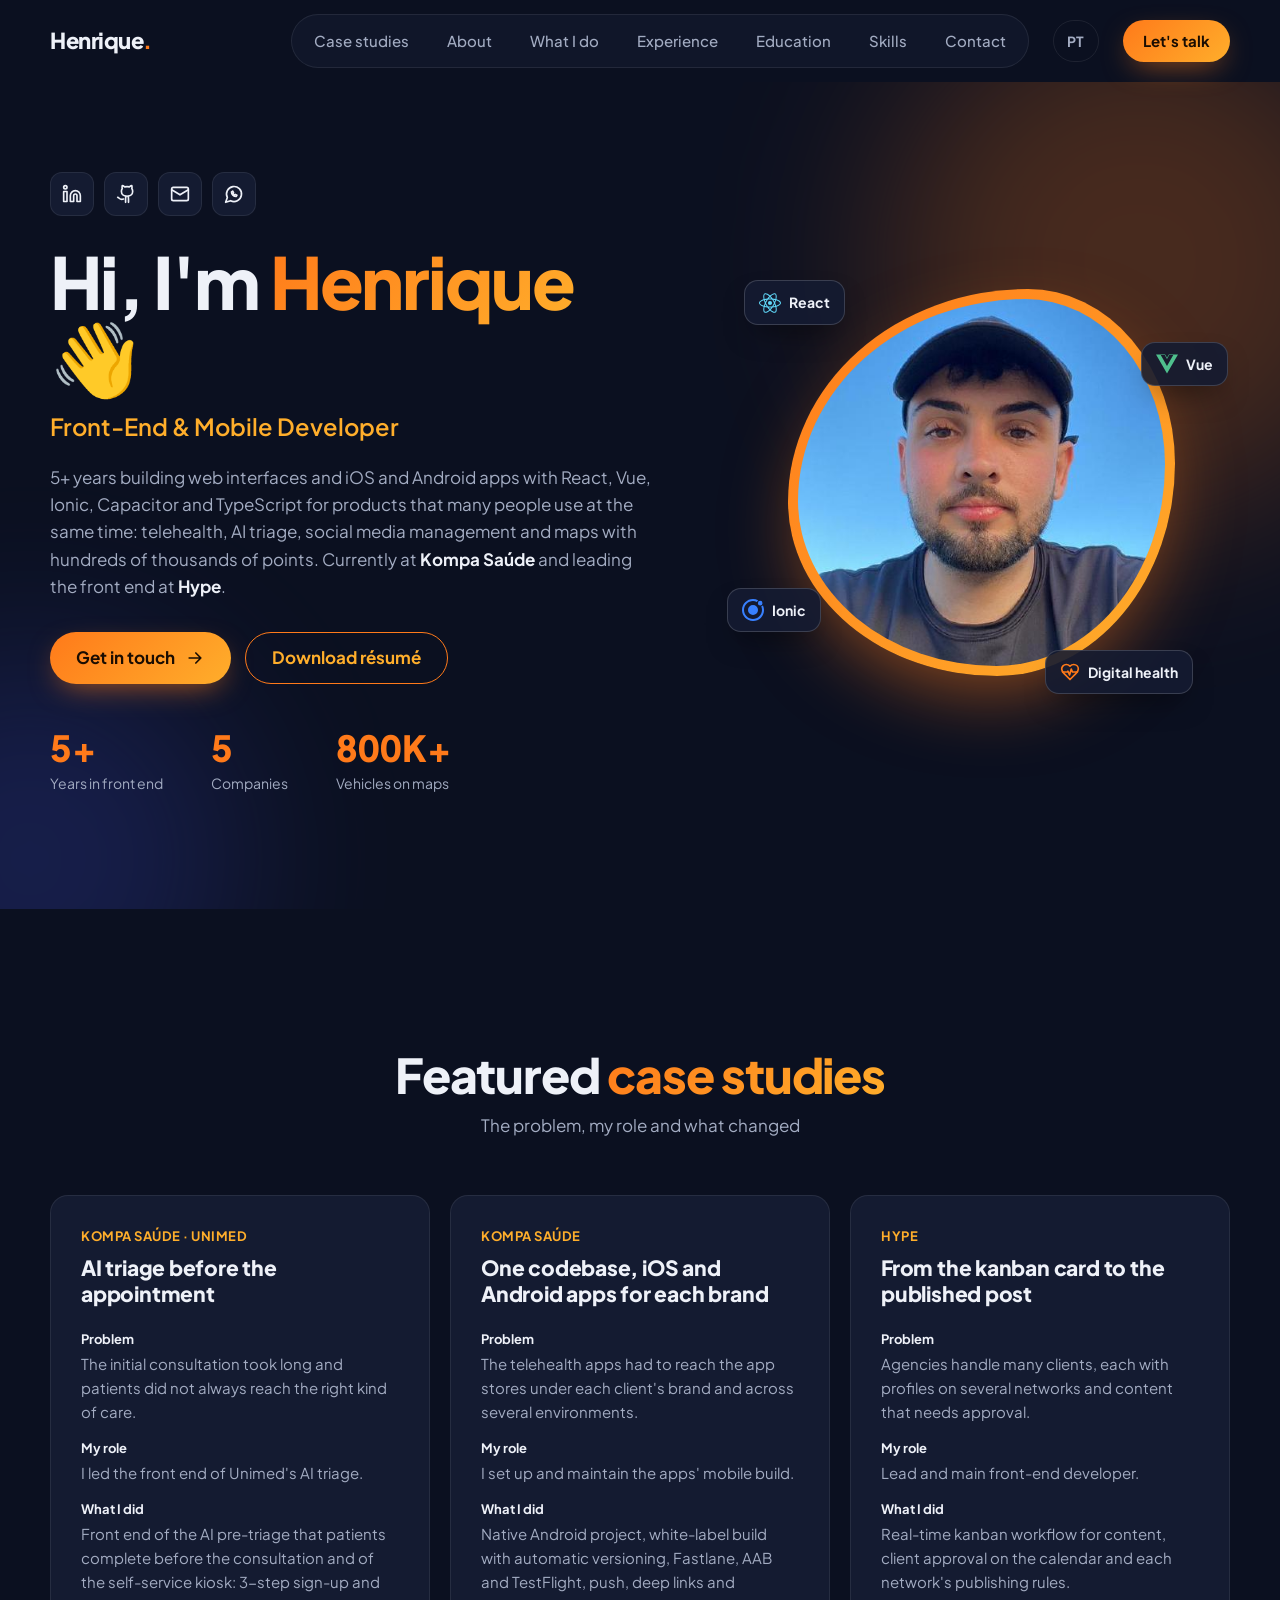
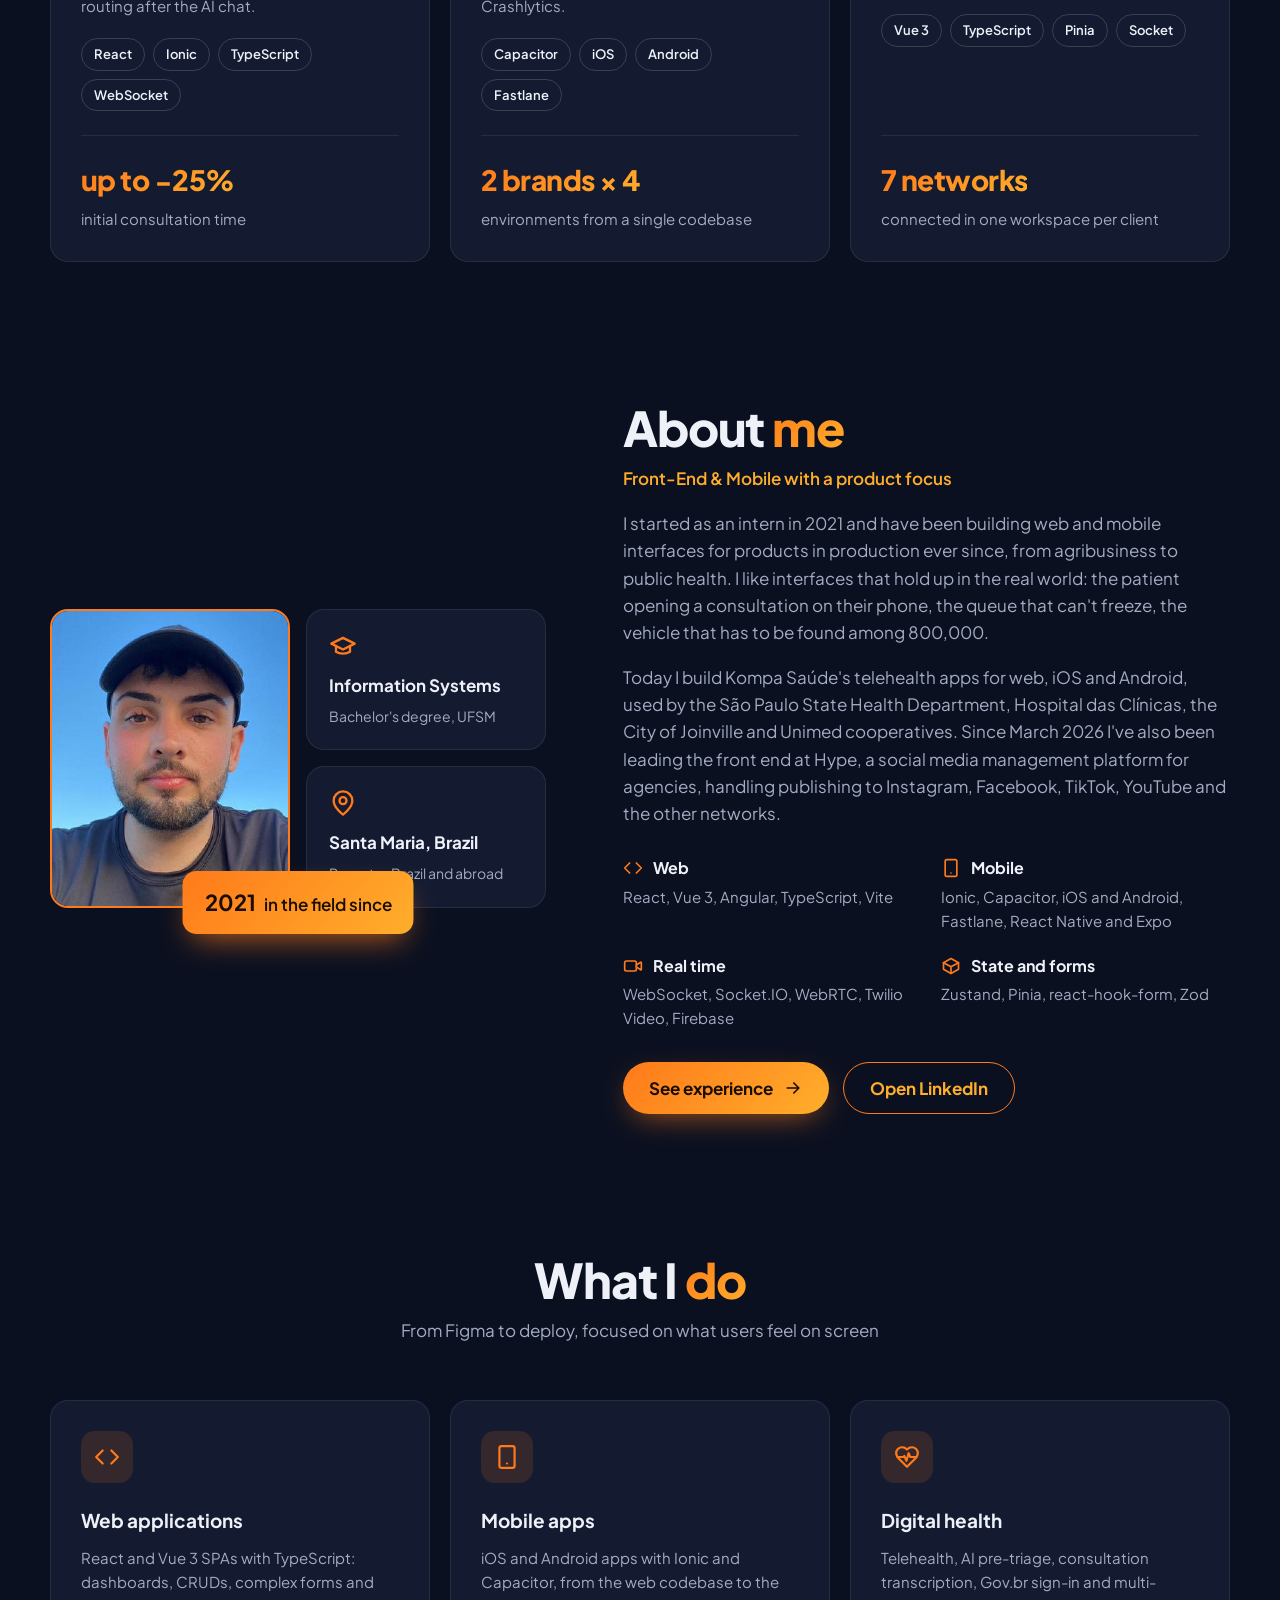
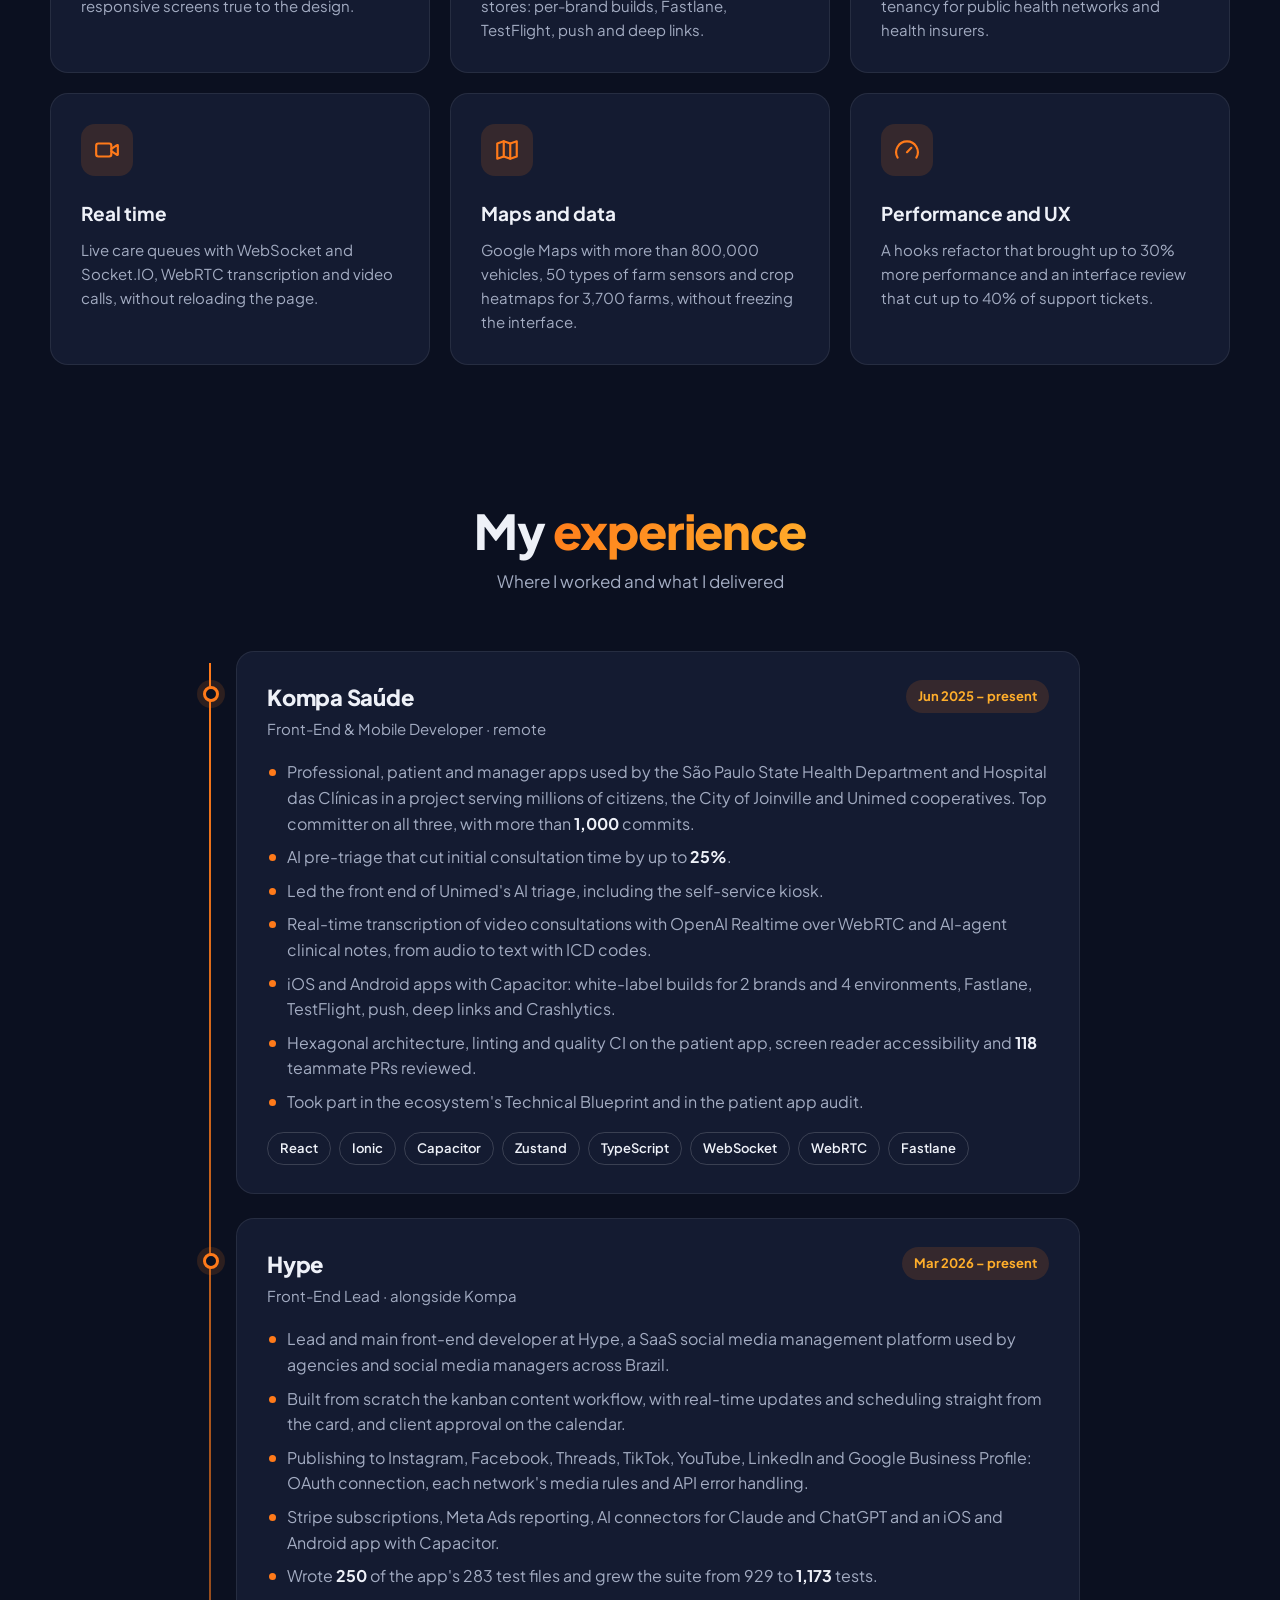
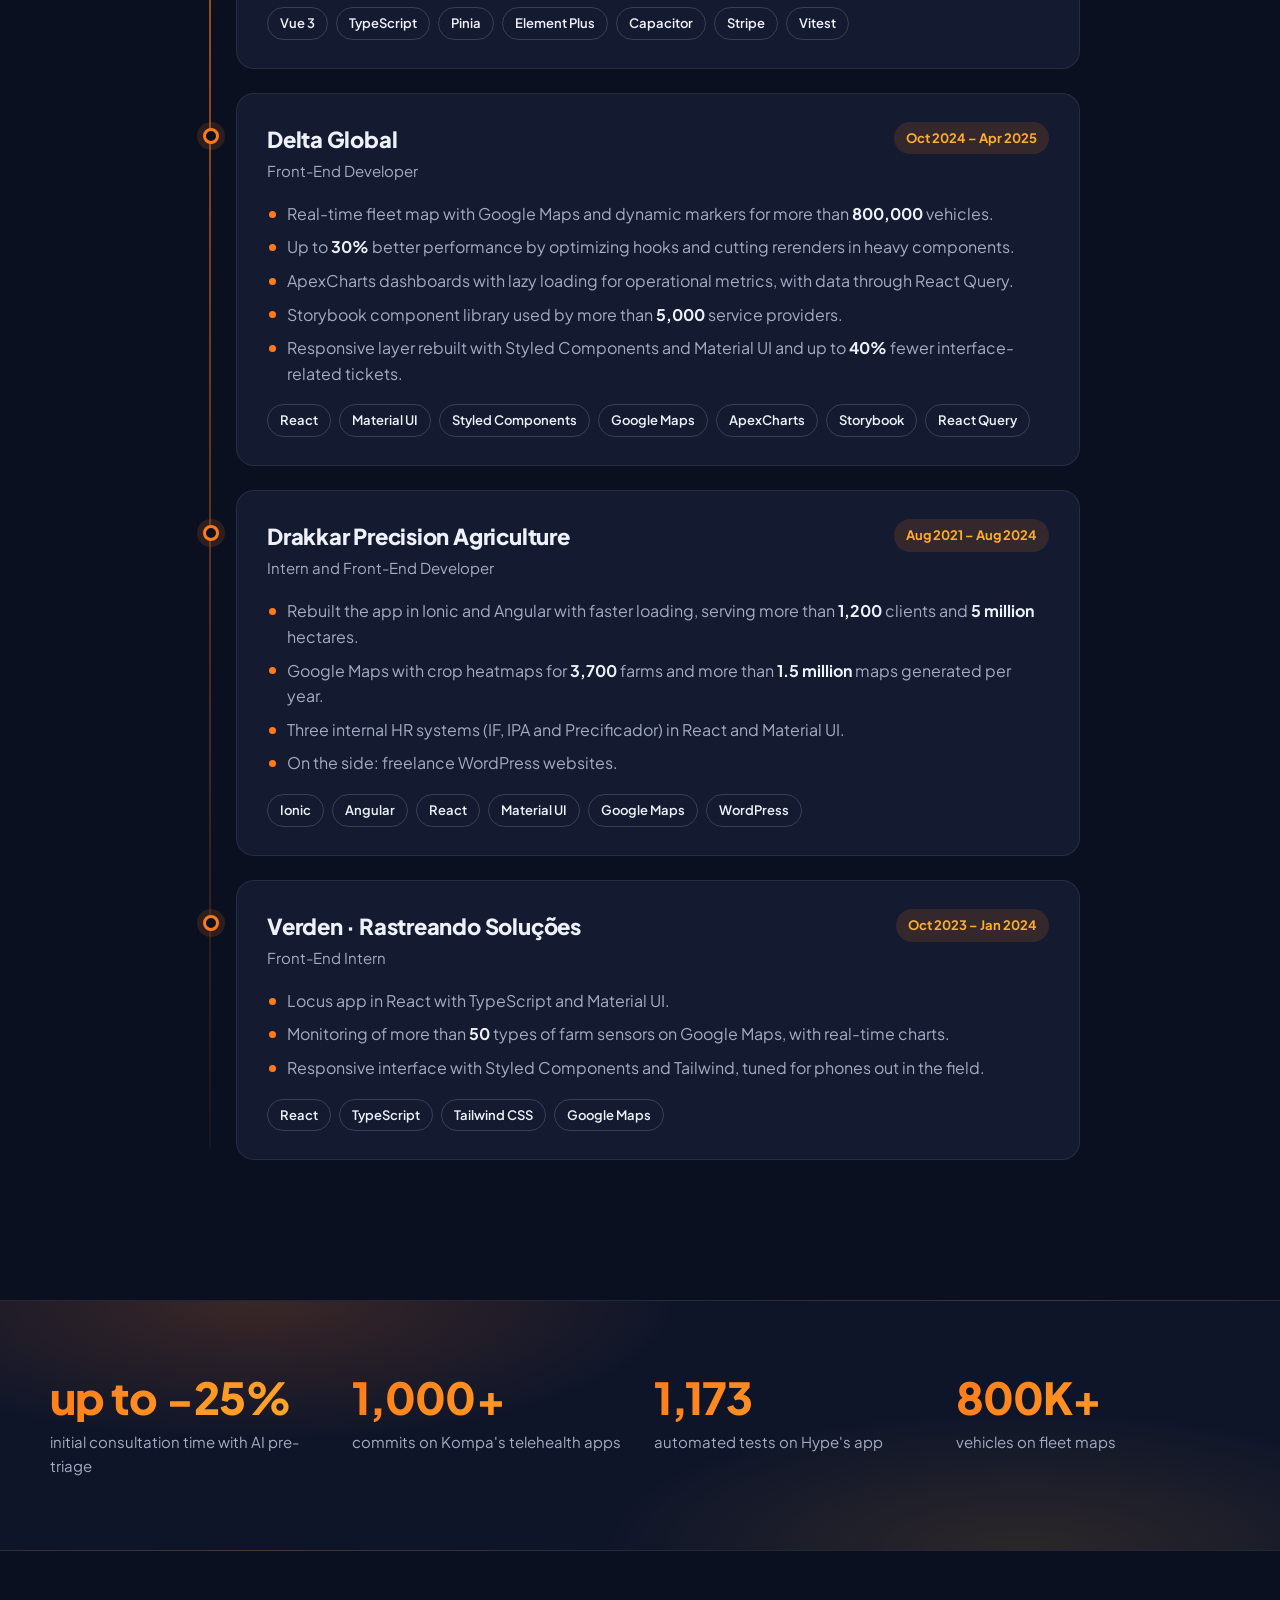
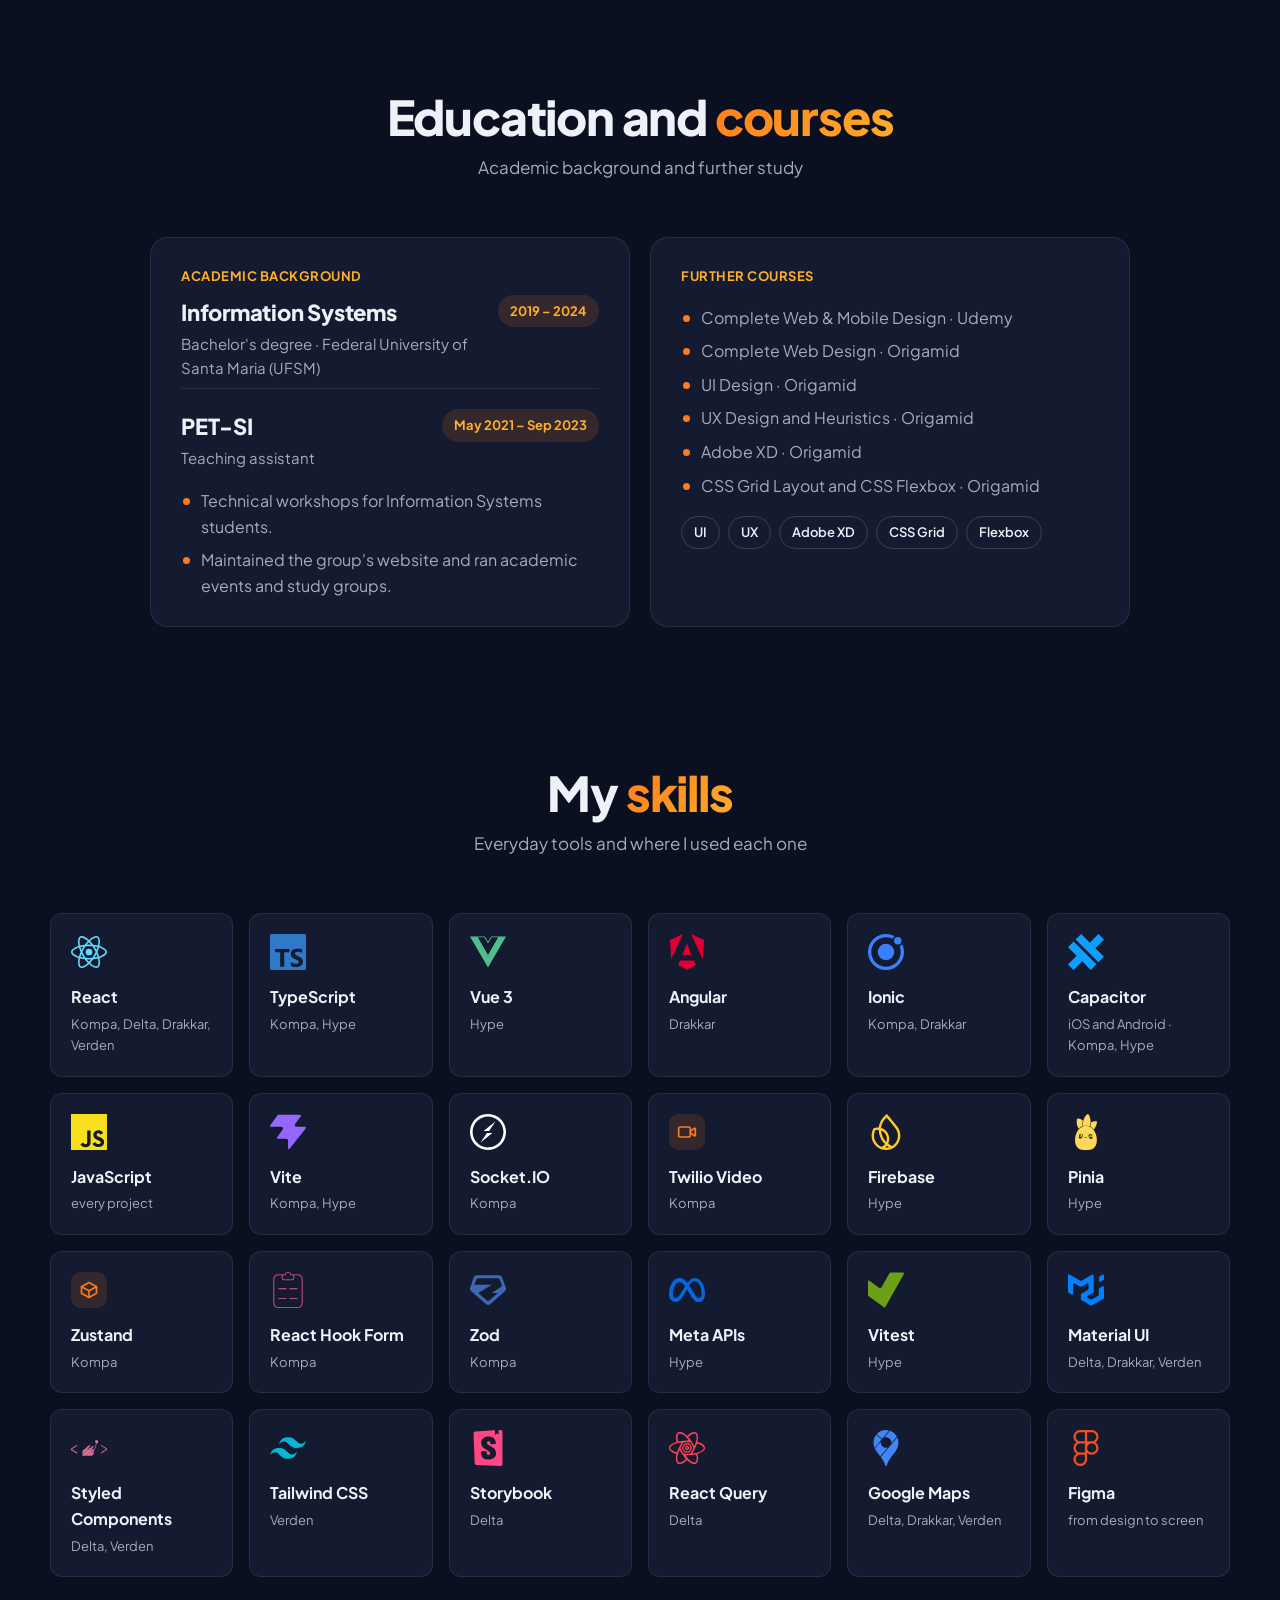
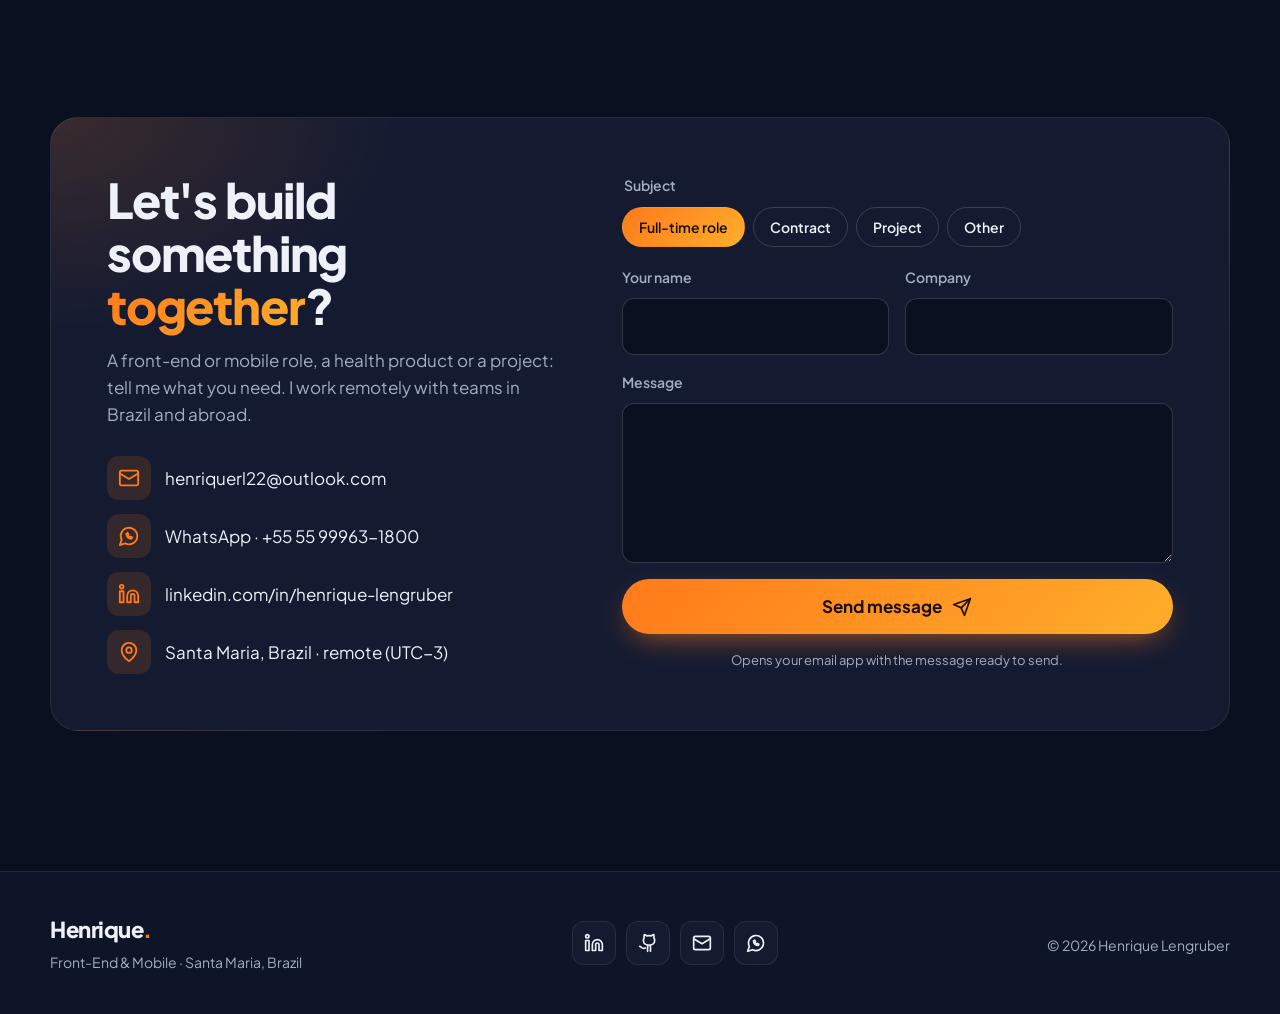
==== en/index.html @ f05dc2ef "feat: versão em inglês, cases, currículo e formação no portfólio - Versão EN completa em /en com tro" ====
<!doctype html>
<html lang="en">
<head>
  <meta charset="utf-8">
  <meta name="viewport" content="width=device-width, initial-scale=1">
  <title>Henrique Lengruber · Front-End & Mobile Developer</title>
  <meta name="description" content="Henrique Lengruber, Front-End and Mobile developer from Brazil. Telehealth, AI triage and iOS and Android apps with React, Vue, Ionic and Capacitor.">
  <meta property="og:title" content="Henrique Lengruber · Front-End & Mobile Developer">
  <meta property="og:description" content="Telehealth, AI triage and iOS and Android apps with React, Vue, Ionic and Capacitor.">
  <meta property="og:image" content="https://henriquerl55.github.io/assets/avatar.jpg">
  <meta property="og:url" content="https://henriquerl55.github.io/en/">
  <meta property="og:type" content="website">
  <meta property="og:locale" content="en_US">
  <meta property="og:locale:alternate" content="pt_BR">
  <meta name="theme-color" content="#0b1020">
  <link rel="canonical" href="https://henriquerl55.github.io/en/">
  <link rel="alternate" hreflang="pt-BR" href="https://henriquerl55.github.io/">
  <link rel="alternate" hreflang="en" href="https://henriquerl55.github.io/en/">
  <link rel="alternate" hreflang="x-default" href="https://henriquerl55.github.io/">
  <script type="application/ld+json">
  {
    "@context": "https://schema.org",
    "@type": "Person",
    "name": "Henrique Lengruber",
    "jobTitle": "Front-End & Mobile Developer",
    "url": "https://henriquerl55.github.io/en/",
    "image": "https://henriquerl55.github.io/assets/avatar.jpg",
    "email": "mailto:henriquerl22@outlook.com",
    "telephone": "+55-55-99963-1800",
    "address": { "@type": "PostalAddress", "addressLocality": "Santa Maria", "addressRegion": "RS", "addressCountry": "BR" },
    "alumniOf": { "@type": "CollegeOrUniversity", "name": "Universidade Federal de Santa Maria" },
    "knowsAbout": ["React", "Vue.js", "Ionic", "TypeScript", "Capacitor", "iOS", "Android", "Telehealth", "WebRTC"],
    "sameAs": ["https://www.linkedin.com/in/henrique-lengruber-4649a41b0", "https://github.com/HenriqueRL55"]
  }
  </script>
  <link rel="icon" href="../assets/avatar.jpg">
  <link rel="preconnect" href="https://fonts.googleapis.com">
  <link rel="preconnect" href="https://fonts.gstatic.com" crossorigin>
  <link href="https://fonts.googleapis.com/css2?family=Plus+Jakarta+Sans:wght@400;500;600;700;800&display=swap" rel="stylesheet">
  <link rel="stylesheet" href="../styles.css">
  <script>document.documentElement.classList.add('js')</script>
</head>
<body>
  <svg width="0" height="0" class="sprite" aria-hidden="true">
    <symbol id="i-code" viewBox="0 0 24 24"><path d="m16 18 6-6-6-6M8 6l-6 6 6 6"/></symbol>
    <symbol id="i-phone" viewBox="0 0 24 24"><rect x="5" y="2" width="14" height="20" rx="2"/><path d="M12 18h.01"/></symbol>
    <symbol id="i-pulse" viewBox="0 0 24 24"><path d="M19 14c1.5-1.5 3-3.2 3-5.5A5.5 5.5 0 0 0 16.5 3c-1.8 0-3 .5-4.5 2-1.5-1.5-2.7-2-4.5-2A5.5 5.5 0 0 0 2 8.5c0 2.3 1.5 4 3 5.5l7 7Z"/><path d="M3.2 12H9l.5-1 2 4.5 2-7 1.5 3.5h5.8"/></symbol>
    <symbol id="i-map" viewBox="0 0 24 24"><path d="M9 4 3 6v14l6-2 6 2 6-2V4l-6 2-6-2Z"/><path d="M9 4v14M15 6v14"/></symbol>
    <symbol id="i-video" viewBox="0 0 24 24"><path d="m16 13 5.2 3.5a.5.5 0 0 0 .8-.4V7.9a.5.5 0 0 0-.8-.4L16 11"/><rect x="2" y="6" width="14" height="12" rx="2"/></symbol>
    <symbol id="i-box" viewBox="0 0 24 24"><path d="M21 8 12 3 3 8v8l9 5 9-5V8Z"/><path d="m3 8 9 5 9-5M12 13v8"/></symbol>
    <symbol id="i-gauge" viewBox="0 0 24 24"><path d="m12 14 4-4"/><path d="M3.3 19a10 10 0 1 1 17.4 0"/></symbol>
    <symbol id="i-mail" viewBox="0 0 24 24"><rect x="2" y="4" width="20" height="16" rx="2"/><path d="m22 7-10 6L2 7"/></symbol>
    <symbol id="i-whatsapp" viewBox="0 0 24 24"><path d="M7.9 20A9 9 0 1 0 4 16.1L2 22Z"/><path d="M9 9.5c0 3 2.5 5.5 5.5 5.5l1-1.5-2-1-1 .8a4 4 0 0 1-1.8-1.8l.8-1-1-2L9 9.5Z"/></symbol>
    <symbol id="i-pin" viewBox="0 0 24 24"><path d="M20 10c0 6-8 12-8 12S4 16 4 10a8 8 0 0 1 16 0Z"/><circle cx="12" cy="10" r="3"/></symbol>
    <symbol id="i-cap" viewBox="0 0 24 24"><path d="M22 10 12 5 2 10l10 5 10-5Z"/><path d="M6 12v5c3 2 9 2 12 0v-5"/></symbol>
    <symbol id="i-arrow" viewBox="0 0 24 24"><path d="M5 12h14M13 6l6 6-6 6"/></symbol>
    <symbol id="i-send" viewBox="0 0 24 24"><path d="m22 2-7 20-4-9-9-4 20-7Z"/><path d="M22 2 11 13"/></symbol>
    <symbol id="i-linkedin" viewBox="0 0 24 24"><path d="M16 8a6 6 0 0 1 6 6v7h-4v-7a2 2 0 0 0-4 0v7h-4v-7a6 6 0 0 1 6-6Z"/><rect x="2" y="9" width="4" height="12"/><circle cx="4" cy="4" r="2"/></symbol>
    <symbol id="i-github" viewBox="0 0 24 24"><path d="M15 22v-4a4.8 4.8 0 0 0-1-3.5c3 0 6-2 6-5.5.1-1.3-.3-2.5-1-3.5.3-1.2.3-2.4 0-3.5 0 0-1 0-3 1.5a10.4 10.4 0 0 0-5.5 0C8.5 2 7.5 2 7.5 2c-.3 1.1-.3 2.3 0 3.5A5.4 5.4 0 0 0 6.5 9c0 3.5 3 5.5 6 5.5-.4.5-.7 1-.8 1.7-.2.6-.3 1.2-.2 1.8v4"/><path d="M9 18c-4.5 2-5-2-7-2"/></symbol>
    <symbol id="i-menu" viewBox="0 0 24 24"><path d="M4 7h16M4 12h16M4 17h16"/></symbol>
  </svg>

  <a class="skip" href="#content">Skip to content</a>

  <header class="nav" id="top">
    <div class="nav__inner">
      <a class="logo" href="#top">Henrique<span>.</span></a>
      <button class="nav__toggle" type="button" aria-expanded="false" aria-controls="menu" aria-label="Open menu" data-label-open="Open menu" data-label-close="Close menu">
        <svg class="icon"><use href="#i-menu"/></svg>
      </button>
      <nav class="nav__links" id="menu" aria-label="Main">
        <a href="#cases">Case studies</a>
        <a href="#about">About</a>
        <a href="#services">What I do</a>
        <a href="#experience">Experience</a>
        <a href="#education">Education</a>
        <a href="#skills">Skills</a>
        <a href="#contact">Contact</a>
      </nav>
      <a class="lang" href="../" hreflang="pt-BR" lang="pt-BR" aria-label="Ler em português">PT</a>
      <a class="btn btn--small nav__cta" href="#contact">Let's talk</a>
    </div>
  </header>

  <main id="content">
    <section class="hero">
      <div class="glow glow--one" aria-hidden="true"></div>
      <div class="glow glow--two" aria-hidden="true"></div>

      <div class="container hero__grid">
        <div class="hero__text">
          <ul class="socials reveal" aria-label="Social links">
            <li><a href="https://www.linkedin.com/in/henrique-lengruber-4649a41b0" rel="noopener" aria-label="LinkedIn"><svg class="icon"><use href="#i-linkedin"/></svg></a></li>
            <li><a href="https://github.com/HenriqueRL55" rel="noopener" aria-label="GitHub"><svg class="icon"><use href="#i-github"/></svg></a></li>
            <li><a href="mailto:henriquerl22@outlook.com" aria-label="Email"><svg class="icon"><use href="#i-mail"/></svg></a></li>
            <li><a href="https://wa.me/5555999631800" rel="noopener" aria-label="WhatsApp"><svg class="icon"><use href="#i-whatsapp"/></svg></a></li>
          </ul>

          <h1 class="hero__title reveal">Hi, I'm <span class="accent">Henrique</span> <span class="wave" aria-hidden="true">👋</span></h1>
          <p class="hero__role reveal">Front-End &amp; Mobile Developer</p>
          <p class="hero__lead reveal">5+ years building web interfaces and iOS and Android apps with React, Vue, Ionic, Capacitor and TypeScript for products that many people use at the same time: telehealth, AI triage, social media management and maps with hundreds of thousands of points. Currently at <strong>Kompa Saúde</strong> and leading the front end at <strong>Hype</strong>.</p>

          <div class="hero__actions reveal">
            <a class="btn" href="#contact">Get in touch <svg class="icon"><use href="#i-arrow"/></svg></a>
            <a class="btn btn--ghost" href="../assets/cv/henrique-lengruber-cv-en.pdf" download>Download résumé</a>
          </div>

          <dl class="stats reveal">
            <div><dt>Years in front end</dt><dd><span data-count="5">5</span>+</dd></div>
            <div><dt>Companies</dt><dd><span data-count="5">5</span></dd></div>
            <div><dt>Vehicles on maps</dt><dd><span data-count="800">800</span>K+</dd></div>
          </dl>
        </div>

        <div class="hero__visual reveal">
          <div class="blob">
            <img src="../assets/avatar.jpg" width="460" height="460" alt="Photo of Henrique Lengruber">
          </div>
          <span class="float float--react"><img src="../assets/icons/react.svg" alt="" width="22" height="22">React</span>
          <span class="float float--vue"><img src="../assets/icons/vuedotjs.svg" alt="" width="22" height="22">Vue</span>
          <span class="float float--ionic"><img src="../assets/icons/ionic.svg" alt="" width="22" height="22">Ionic</span>
          <span class="float float--badge"><svg class="icon"><use href="#i-pulse"/></svg>Digital health</span>
        </div>
      </div>
    </section>

    <section class="section" id="cases">
      <div class="container">
        <header class="section__head">
          <h2 class="section__title reveal">Featured <span class="accent">case studies</span></h2>
          <p class="section__sub reveal">The problem, my role and what changed</p>
        </header>

        <div class="cases">
          <article class="case reveal">
            <p class="case__company">Kompa Saúde · Unimed</p>
            <h3>AI triage before the appointment</h3>
            <dl class="case__facts">
              <div><dt>Problem</dt><dd>The initial consultation took long and patients did not always reach the right kind of care.</dd></div>
              <div><dt>My role</dt><dd>I led the front end of Unimed's AI triage.</dd></div>
              <div><dt>What I did</dt><dd>Front end of the AI pre-triage that patients complete before the consultation and of the self-service kiosk: 3-step sign-up and routing after the AI chat.</dd></div>
            </dl>
            <ul class="tags"><li>React</li><li>Ionic</li><li>TypeScript</li><li>WebSocket</li></ul>
            <p class="case__result"><strong>up to −25%</strong><span>initial consultation time</span></p>
          </article>

          <article class="case reveal">
            <p class="case__company">Kompa Saúde</p>
            <h3>One codebase, iOS and Android apps for each brand</h3>
            <dl class="case__facts">
              <div><dt>Problem</dt><dd>The telehealth apps had to reach the app stores under each client's brand and across several environments.</dd></div>
              <div><dt>My role</dt><dd>I set up and maintain the apps' mobile build.</dd></div>
              <div><dt>What I did</dt><dd>Native Android project, white-label build with automatic versioning, Fastlane, AAB and TestFlight, push, deep links and Crashlytics.</dd></div>
            </dl>
            <ul class="tags"><li>Capacitor</li><li>iOS</li><li>Android</li><li>Fastlane</li></ul>
            <p class="case__result"><strong>2 brands × 4</strong><span>environments from a single codebase</span></p>
          </article>

          <article class="case reveal">
            <p class="case__company">Hype</p>
            <h3>From the kanban card to the published post</h3>
            <dl class="case__facts">
              <div><dt>Problem</dt><dd>Agencies handle many clients, each with profiles on several networks and content that needs approval.</dd></div>
              <div><dt>My role</dt><dd>Lead and main front-end developer.</dd></div>
              <div><dt>What I did</dt><dd>Real-time kanban workflow for content, client approval on the calendar and each network's publishing rules.</dd></div>
            </dl>
            <ul class="tags"><li>Vue 3</li><li>TypeScript</li><li>Pinia</li><li>Socket</li></ul>
            <p class="case__result"><strong>7 networks</strong><span>connected in one workspace per client</span></p>
          </article>
        </div>
      </div>
    </section>

    <section class="section" id="about">
      <div class="container about">
        <div class="about__cards reveal">
          <figure class="about__photo">
            <img src="../assets/avatar.jpg" width="460" height="460" alt="" loading="lazy">
          </figure>
          <div class="about__fact">
            <svg class="icon"><use href="#i-cap"/></svg>
            <strong>Information Systems</strong>
            <span>Bachelor's degree, UFSM</span>
          </div>
          <div class="about__fact">
            <svg class="icon"><use href="#i-pin"/></svg>
            <strong>Santa Maria, Brazil</strong>
            <span>Remote · Brazil and abroad</span>
          </div>
          <div class="about__badge"><strong>2021</strong><span>in the field since</span></div>
        </div>

        <div class="about__text">
          <h2 class="section__title reveal">About <span class="accent">me</span></h2>
          <p class="section__sub reveal">Front-End &amp; Mobile with a product focus</p>
          <p class="reveal">I started as an intern in 2021 and have been building web and mobile interfaces for products in production ever since, from agribusiness to public health. I like interfaces that hold up in the real world: the patient opening a consultation on their phone, the queue that can't freeze, the vehicle that has to be found among 800,000.</p>
          <p class="reveal">Today I build Kompa Saúde's telehealth apps for web, iOS and Android, used by the São Paulo State Health Department, Hospital das Clínicas, the City of Joinville and Unimed cooperatives. Since March 2026 I've also been leading the front end at Hype, a social media management platform for agencies, handling publishing to Instagram, Facebook, TikTok, YouTube and the other networks.</p>

          <div class="about__groups reveal">
            <div>
              <h3><svg class="icon"><use href="#i-code"/></svg>Web</h3>
              <p>React, Vue 3, Angular, TypeScript, Vite</p>
            </div>
            <div>
              <h3><svg class="icon"><use href="#i-phone"/></svg>Mobile</h3>
              <p>Ionic, Capacitor, iOS and Android, Fastlane, React Native and Expo</p>
            </div>
            <div>
              <h3><svg class="icon"><use href="#i-video"/></svg>Real time</h3>
              <p>WebSocket, Socket.IO, WebRTC, Twilio Video, Firebase</p>
            </div>
            <div>
              <h3><svg class="icon"><use href="#i-box"/></svg>State and forms</h3>
              <p>Zustand, Pinia, react-hook-form, Zod</p>
            </div>
          </div>

          <div class="about__actions reveal">
            <a class="btn" href="#experience">See experience <svg class="icon"><use href="#i-arrow"/></svg></a>
            <a class="btn btn--ghost" href="https://www.linkedin.com/in/henrique-lengruber-4649a41b0" rel="noopener">Open LinkedIn</a>
          </div>
        </div>
      </div>
    </section>

    <section class="section" id="services">
      <div class="container">
        <header class="section__head">
          <h2 class="section__title reveal">What I <span class="accent">do</span></h2>
          <p class="section__sub reveal">From Figma to deploy, focused on what users feel on screen</p>
        </header>

        <div class="services">
          <article class="service reveal">
            <span class="service__icon"><svg class="icon"><use href="#i-code"/></svg></span>
            <h3>Web applications</h3>
            <p>React and Vue 3 SPAs with TypeScript: dashboards, CRUDs, complex forms and responsive screens true to the design.</p>
          </article>
          <article class="service reveal">
            <span class="service__icon"><svg class="icon"><use href="#i-phone"/></svg></span>
            <h3>Mobile apps</h3>
            <p>iOS and Android apps with Ionic and Capacitor, from the web codebase to the stores: per-brand builds, Fastlane, TestFlight, push and deep links.</p>
          </article>
          <article class="service reveal">
            <span class="service__icon"><svg class="icon"><use href="#i-pulse"/></svg></span>
            <h3>Digital health</h3>
            <p>Telehealth, AI pre-triage, consultation transcription, Gov.br sign-in and multi-tenancy for public health networks and health insurers.</p>
          </article>
          <article class="service reveal">
            <span class="service__icon"><svg class="icon"><use href="#i-video"/></svg></span>
            <h3>Real time</h3>
            <p>Live care queues with WebSocket and Socket.IO, WebRTC transcription and video calls, without reloading the page.</p>
          </article>
          <article class="service reveal">
            <span class="service__icon"><svg class="icon"><use href="#i-map"/></svg></span>
            <h3>Maps and data</h3>
            <p>Google Maps with more than 800,000 vehicles, 50 types of farm sensors and crop heatmaps for 3,700 farms, without freezing the interface.</p>
          </article>
          <article class="service reveal">
            <span class="service__icon"><svg class="icon"><use href="#i-gauge"/></svg></span>
            <h3>Performance and UX</h3>
            <p>A hooks refactor that brought up to 30% more performance and an interface review that cut up to 40% of support tickets.</p>
          </article>
        </div>
      </div>
    </section>

    <section class="section" id="experience">
      <div class="container">
        <header class="section__head">
          <h2 class="section__title reveal">My <span class="accent">experience</span></h2>
          <p class="section__sub reveal">Where I worked and what I delivered</p>
        </header>

        <ol class="timeline">
          <li class="job reveal">
            <div class="job__head">
              <div>
                <h3><a class="job__link" href="https://www.kompa.com.br/" rel="noopener">Kompa Saúde</a></h3>
                <p class="job__role">Front-End &amp; Mobile Developer · remote</p>
              </div>
              <span class="job__period">Jun 2025 – present</span>
            </div>
            <ul class="job__points">
              <li>Professional, patient and manager apps used by the São Paulo State Health Department and Hospital das Clínicas in a project serving millions of citizens, the City of Joinville and Unimed cooperatives. Top committer on all three, with more than <strong>1,000</strong> commits.</li>
              <li>AI pre-triage that cut initial consultation time by up to <strong>25%</strong>.</li>
              <li>Led the front end of Unimed's AI triage, including the self-service kiosk.</li>
              <li>Real-time transcription of video consultations with OpenAI Realtime over WebRTC and AI-agent clinical notes, from audio to text with ICD codes.</li>
              <li>iOS and Android apps with Capacitor: white-label builds for 2 brands and 4 environments, Fastlane, TestFlight, push, deep links and Crashlytics.</li>
              <li>Hexagonal architecture, linting and quality CI on the patient app, screen reader accessibility and <strong>118</strong> teammate PRs reviewed.</li>
              <li>Took part in the ecosystem's Technical Blueprint and in the patient app audit.</li>
            </ul>
            <ul class="tags"><li>React</li><li>Ionic</li><li>Capacitor</li><li>Zustand</li><li>TypeScript</li><li>WebSocket</li><li>WebRTC</li><li>Fastlane</li></ul>
          </li>

          <li class="job reveal">
            <div class="job__head">
              <div>
                <h3><a class="job__link" href="https://www.hypesocial.com.br/" rel="noopener">Hype</a></h3>
                <p class="job__role">Front-End Lead · alongside Kompa</p>
              </div>
              <span class="job__period">Mar 2026 – present</span>
            </div>
            <ul class="job__points">
              <li>Lead and main front-end developer at Hype, a SaaS social media management platform used by agencies and social media managers across Brazil.</li>
              <li>Built from scratch the kanban content workflow, with real-time updates and scheduling straight from the card, and client approval on the calendar.</li>
              <li>Publishing to Instagram, Facebook, Threads, TikTok, YouTube, LinkedIn and Google Business Profile: OAuth connection, each network's media rules and API error handling.</li>
              <li>Stripe subscriptions, Meta Ads reporting, AI connectors for Claude and ChatGPT and an iOS and Android app with Capacitor.</li>
              <li>Wrote <strong>250</strong> of the app's 283 test files and grew the suite from 929 to <strong>1,173</strong> tests.</li>
            </ul>
            <ul class="tags"><li>Vue 3</li><li>TypeScript</li><li>Pinia</li><li>Element Plus</li><li>Capacitor</li><li>Stripe</li><li>Vitest</li></ul>
          </li>

          <li class="job reveal">
            <div class="job__head">
              <div>
                <h3>Delta Global</h3>
                <p class="job__role">Front-End Developer</p>
              </div>
              <span class="job__period">Oct 2024 – Apr 2025</span>
            </div>
            <ul class="job__points">
              <li>Real-time fleet map with Google Maps and dynamic markers for more than <strong>800,000</strong> vehicles.</li>
              <li>Up to <strong>30%</strong> better performance by optimizing hooks and cutting rerenders in heavy components.</li>
              <li>ApexCharts dashboards with lazy loading for operational metrics, with data through React Query.</li>
              <li>Storybook component library used by more than <strong>5,000</strong> service providers.</li>
              <li>Responsive layer rebuilt with Styled Components and Material UI and up to <strong>40%</strong> fewer interface-related tickets.</li>
            </ul>
            <ul class="tags"><li>React</li><li>Material UI</li><li>Styled Components</li><li>Google Maps</li><li>ApexCharts</li><li>Storybook</li><li>React Query</li></ul>
          </li>

          <li class="job reveal">
            <div class="job__head">
              <div>
                <h3>Drakkar Precision Agriculture</h3>
                <p class="job__role">Intern and Front-End Developer</p>
              </div>
              <span class="job__period">Aug 2021 – Aug 2024</span>
            </div>
            <ul class="job__points">
              <li>Rebuilt the app in Ionic and Angular with faster loading, serving more than <strong>1,200</strong> clients and <strong>5 million</strong> hectares.</li>
              <li>Google Maps with crop heatmaps for <strong>3,700</strong> farms and more than <strong>1.5 million</strong> maps generated per year.</li>
              <li>Three internal HR systems (IF, IPA and Precificador) in React and Material UI.</li>
              <li>On the side: freelance WordPress websites.</li>
            </ul>
            <ul class="tags"><li>Ionic</li><li>Angular</li><li>React</li><li>Material UI</li><li>Google Maps</li><li>WordPress</li></ul>
          </li>

          <li class="job reveal">
            <div class="job__head">
              <div>
                <h3>Verden · Rastreando Soluções</h3>
                <p class="job__role">Front-End Intern</p>
              </div>
              <span class="job__period">Oct 2023 – Jan 2024</span>
            </div>
            <ul class="job__points">
              <li>Locus app in React with TypeScript and Material UI.</li>
              <li>Monitoring of more than <strong>50</strong> types of farm sensors on Google Maps, with real-time charts.</li>
              <li>Responsive interface with Styled Components and Tailwind, tuned for phones out in the field.</li>
            </ul>
            <ul class="tags"><li>React</li><li>TypeScript</li><li>Tailwind CSS</li><li>Google Maps</li></ul>
          </li>
        </ol>
      </div>
    </section>

    <section class="numbers" aria-label="Results">
      <div class="container numbers__grid">
        <div class="reveal"><strong>up to −25%</strong><span>initial consultation time with AI pre-triage</span></div>
        <div class="reveal"><strong>1,000+</strong><span>commits on Kompa's telehealth apps</span></div>
        <div class="reveal"><strong>1,173</strong><span>automated tests on Hype's app</span></div>
        <div class="reveal"><strong>800K+</strong><span>vehicles on fleet maps</span></div>
      </div>
    </section>

    <section class="section" id="education">
      <div class="container">
        <header class="section__head">
          <h2 class="section__title reveal">Education and <span class="accent">courses</span></h2>
          <p class="section__sub reveal">Academic background and further study</p>
        </header>

        <div class="education">
          <article class="job job--plain reveal">
            <p class="case__company">Academic background</p>
            <div class="job__head">
              <div>
                <h3>Information Systems</h3>
                <p class="job__role">Bachelor's degree · Federal University of Santa Maria (UFSM)</p>
              </div>
              <span class="job__period">2019 – 2024</span>
            </div>
            <div class="job__head education__activity">
              <div>
                <h3>PET-SI</h3>
                <p class="job__role">Teaching assistant</p>
              </div>
              <span class="job__period">May 2021 – Sep 2023</span>
            </div>
            <ul class="job__points">
              <li>Technical workshops for Information Systems students.</li>
              <li>Maintained the group's website and ran academic events and study groups.</li>
            </ul>
          </article>

          <article class="job job--plain reveal">
            <p class="case__company">Further courses</p>
            <ul class="job__points">
              <li>Complete Web &amp; Mobile Design · Udemy</li>
              <li>Complete Web Design · Origamid</li>
              <li>UI Design · Origamid</li>
              <li>UX Design and Heuristics · Origamid</li>
              <li>Adobe XD · Origamid</li>
              <li>CSS Grid Layout and CSS Flexbox · Origamid</li>
            </ul>
            <ul class="tags"><li>UI</li><li>UX</li><li>Adobe XD</li><li>CSS Grid</li><li>Flexbox</li></ul>
          </article>
        </div>
      </div>
    </section>

    <section class="section" id="skills">
      <div class="container">
        <header class="section__head">
          <h2 class="section__title reveal">My <span class="accent">skills</span></h2>
          <p class="section__sub reveal">Everyday tools and where I used each one</p>
        </header>

        <ul class="skills">
          <li class="skill reveal"><img src="../assets/icons/react.svg" alt="" width="36" height="36"><strong>React</strong><span>Kompa, Delta, Drakkar, Verden</span></li>
          <li class="skill reveal"><img src="../assets/icons/typescript.svg" alt="" width="36" height="36"><strong>TypeScript</strong><span>Kompa, Hype</span></li>
          <li class="skill reveal"><img src="../assets/icons/vuedotjs.svg" alt="" width="36" height="36"><strong>Vue 3</strong><span>Hype</span></li>
          <li class="skill reveal"><img src="../assets/icons/angular.svg" alt="" width="36" height="36"><strong>Angular</strong><span>Drakkar</span></li>
          <li class="skill reveal"><img src="../assets/icons/ionic.svg" alt="" width="36" height="36"><strong>Ionic</strong><span>Kompa, Drakkar</span></li>
          <li class="skill reveal"><img src="../assets/icons/capacitor.svg" alt="" width="36" height="36"><strong>Capacitor</strong><span>iOS and Android · Kompa, Hype</span></li>
          <li class="skill reveal"><img src="../assets/icons/javascript.svg" alt="" width="36" height="36"><strong>JavaScript</strong><span>every project</span></li>
          <li class="skill reveal"><img src="../assets/icons/vite.svg" alt="" width="36" height="36"><strong>Vite</strong><span>Kompa, Hype</span></li>
          <li class="skill reveal"><img src="../assets/icons/socketdotio.svg" alt="" width="36" height="36"><strong>Socket.IO</strong><span>Kompa</span></li>
          <li class="skill reveal"><span class="skill__glyph"><svg class="icon"><use href="#i-video"/></svg></span><strong>Twilio Video</strong><span>Kompa</span></li>
          <li class="skill reveal"><img src="../assets/icons/firebase.svg" alt="" width="36" height="36"><strong>Firebase</strong><span>Hype</span></li>
          <li class="skill reveal"><img src="../assets/icons/pinia.svg" alt="" width="36" height="36"><strong>Pinia</strong><span>Hype</span></li>
          <li class="skill reveal"><span class="skill__glyph"><svg class="icon"><use href="#i-box"/></svg></span><strong>Zustand</strong><span>Kompa</span></li>
          <li class="skill reveal"><img src="../assets/icons/reacthookform.svg" alt="" width="36" height="36"><strong>React Hook Form</strong><span>Kompa</span></li>
          <li class="skill reveal"><img src="../assets/icons/zod.svg" alt="" width="36" height="36"><strong>Zod</strong><span>Kompa</span></li>
          <li class="skill reveal"><img src="../assets/icons/meta.svg" alt="" width="36" height="36"><strong>Meta APIs</strong><span>Hype</span></li>
          <li class="skill reveal"><img src="../assets/icons/vitest.svg" alt="" width="36" height="36"><strong>Vitest</strong><span>Hype</span></li>
          <li class="skill reveal"><img src="../assets/icons/mui.svg" alt="" width="36" height="36"><strong>Material UI</strong><span>Delta, Drakkar, Verden</span></li>
          <li class="skill reveal"><img src="../assets/icons/styledcomponents.svg" alt="" width="36" height="36"><strong>Styled Components</strong><span>Delta, Verden</span></li>
          <li class="skill reveal"><img src="../assets/icons/tailwindcss.svg" alt="" width="36" height="36"><strong>Tailwind CSS</strong><span>Verden</span></li>
          <li class="skill reveal"><img src="../assets/icons/storybook.svg" alt="" width="36" height="36"><strong>Storybook</strong><span>Delta</span></li>
          <li class="skill reveal"><img src="../assets/icons/reactquery.svg" alt="" width="36" height="36"><strong>React Query</strong><span>Delta</span></li>
          <li class="skill reveal"><img src="../assets/icons/googlemaps.svg" alt="" width="36" height="36"><strong>Google Maps</strong><span>Delta, Drakkar, Verden</span></li>
          <li class="skill reveal"><img src="../assets/icons/figma.svg" alt="" width="36" height="36"><strong>Figma</strong><span>from design to screen</span></li>
        </ul>
      </div>
    </section>

    <section class="section" id="contact">
      <div class="container">
        <div class="contact reveal">
          <div class="contact__info">
            <h2 class="section__title">Let's build something <span class="accent">together</span>?</h2>
            <p>A front-end or mobile role, a health product or a project: tell me what you need. I work remotely with teams in Brazil and abroad.</p>
            <ul class="contact__list">
              <li><svg class="icon"><use href="#i-mail"/></svg><a href="mailto:henriquerl22@outlook.com">henriquerl22@outlook.com</a></li>
              <li><svg class="icon"><use href="#i-whatsapp"/></svg><a href="https://wa.me/5555999631800" rel="noopener">WhatsApp · +55 55 99963-1800</a></li>
              <li><svg class="icon"><use href="#i-linkedin"/></svg><a href="https://www.linkedin.com/in/henrique-lengruber-4649a41b0" rel="noopener">linkedin.com/in/henrique-lengruber</a></li>
              <li><svg class="icon"><use href="#i-pin"/></svg><span>Santa Maria, Brazil · remote (UTC−3)</span></li>
            </ul>
          </div>

          <form class="form" id="form-contato" data-default-topic="Contact" action="mailto:henriquerl22@outlook.com" method="post" enctype="text/plain">
            <fieldset class="form__topics">
              <legend>Subject</legend>
              <label class="chip"><input type="radio" name="assunto" value="Full-time role" checked><span>Full-time role</span></label>
              <label class="chip"><input type="radio" name="assunto" value="Contract"><span>Contract</span></label>
              <label class="chip"><input type="radio" name="assunto" value="Project"><span>Project</span></label>
              <label class="chip"><input type="radio" name="assunto" value="Other"><span>Other</span></label>
            </fieldset>
            <div class="form__row">
              <label class="field"><span>Your name</span><input type="text" name="nome" autocomplete="name" required></label>
              <label class="field"><span>Company</span><input type="text" name="empresa" autocomplete="organization"></label>
            </div>
            <label class="field"><span>Message</span><textarea name="mensagem" rows="5" required></textarea></label>
            <button class="btn btn--full" type="submit">Send message <svg class="icon"><use href="#i-send"/></svg></button>
            <p class="form__note">Opens your email app with the message ready to send.</p>
          </form>
        </div>
      </div>
    </section>
  </main>

  <footer class="footer">
    <div class="container footer__inner">
      <div>
        <a class="logo" href="#top">Henrique<span>.</span></a>
        <p>Front-End &amp; Mobile · Santa Maria, Brazil</p>
      </div>
      <ul class="socials" aria-label="Social links">
        <li><a href="https://www.linkedin.com/in/henrique-lengruber-4649a41b0" rel="noopener" aria-label="LinkedIn"><svg class="icon"><use href="#i-linkedin"/></svg></a></li>
        <li><a href="https://github.com/HenriqueRL55" rel="noopener" aria-label="GitHub"><svg class="icon"><use href="#i-github"/></svg></a></li>
        <li><a href="mailto:henriquerl22@outlook.com" aria-label="Email"><svg class="icon"><use href="#i-mail"/></svg></a></li>
        <li><a href="https://wa.me/5555999631800" rel="noopener" aria-label="WhatsApp"><svg class="icon"><use href="#i-whatsapp"/></svg></a></li>
      </ul>
      <p class="footer__copy">© 2026 Henrique Lengruber</p>
    </div>
  </footer>

  <script src="../main.js" defer></script>
</body>
</html>
---- styles.css ----
:root {
  --bg: #0b1020;
  --bg-2: #0f1529;
  --card: #141b31;
  --card-hover: #1a2340;
  --line: rgba(255, 255, 255, 0.08);
  --line-strong: rgba(255, 255, 255, 0.16);
  --text: #eef1f8;
  --muted: #a3acc2;
  --orange: #ff7a1a;
  --orange-2: #ffae2b;
  --orange-soft: rgba(255, 122, 26, 0.14);
  --gradient: linear-gradient(135deg, var(--orange) 0%, var(--orange-2) 100%);

  --font: "Plus Jakarta Sans", system-ui, -apple-system, "Segoe UI", sans-serif;
  --radius: 18px;
  --radius-small: 12px;
  --container: 1180px;
  --gutter: clamp(20px, 4vw, 40px);
  --section: clamp(88px, 11vw, 140px);

  --ease: cubic-bezier(0.16, 1, 0.3, 1);
  --fast: 200ms;
}

*, *::before, *::after { box-sizing: border-box; }

html { scroll-behavior: smooth; scroll-padding-top: 88px; -webkit-text-size-adjust: 100%; }

body {
  margin: 0;
  background: var(--bg);
  color: var(--text);
  font-family: var(--font);
  font-size: 17px;
  line-height: 1.6;
  overflow-x: hidden;
}

h1, h2, h3, p, ul, ol, dl, dd, figure, fieldset { margin: 0; padding: 0; }
ul, ol { list-style: none; }
fieldset { border: 0; min-width: 0; }
img { display: block; max-width: 100%; height: auto; }
a { color: inherit; text-decoration: none; }
strong { font-weight: 700; color: var(--text); }

:focus-visible { outline: 2px solid var(--orange-2); outline-offset: 3px; border-radius: 6px; }
::selection { background: var(--orange); color: #fff; }

.sprite { position: absolute; }

.icon {
  width: 20px;
  height: 20px;
  flex: none;
  fill: none;
  stroke: currentColor;
  stroke-width: 2;
  stroke-linecap: round;
  stroke-linejoin: round;
}

.skip {
  position: absolute;
  left: 16px;
  top: -60px;
  z-index: 100;
  padding: 10px 16px;
  background: var(--orange);
  color: #fff;
  border-radius: 10px;
}
.skip:focus { top: 12px; }

.container {
  width: min(var(--container), 100% - var(--gutter) * 2);
  margin-inline: auto;
}

.accent {
  background: var(--gradient);
  -webkit-background-clip: text;
  background-clip: text;
  color: transparent;
}

.btn {
  display: inline-flex;
  align-items: center;
  justify-content: center;
  gap: 10px;
  min-height: 52px;
  padding: 0 26px;
  border: 0;
  border-radius: 999px;
  background: var(--gradient);
  color: #1a0d02;
  font: inherit;
  font-weight: 700;
  cursor: pointer;
  box-shadow: 0 10px 30px -10px rgba(255, 122, 26, 0.7);
  transition: transform var(--fast) var(--ease), box-shadow var(--fast);
}
.btn:hover { transform: translateY(-2px); box-shadow: 0 16px 36px -10px rgba(255, 122, 26, 0.85); }
.btn:active { transform: translateY(0) scale(0.98); }
.btn .icon { transition: transform var(--fast) var(--ease); }
.btn:hover .icon { transform: translateX(3px); }

.btn--ghost {
  background: transparent;
  color: var(--orange-2);
  border: 1.5px solid var(--orange);
  box-shadow: none;
}
.btn--ghost:hover { background: var(--orange-soft); box-shadow: none; }

.btn--small { min-height: 42px; padding: 0 20px; font-size: 15px; }
.btn--full { width: 100%; }

.nav {
  position: sticky;
  top: 0;
  z-index: 50;
  padding: 14px var(--gutter);
  transition: background-color var(--fast), padding var(--fast);
}
.nav.is-scrolled { background: rgba(11, 16, 32, 0.82); backdrop-filter: blur(14px); -webkit-backdrop-filter: blur(14px); border-bottom: 1px solid var(--line); }

.nav__inner {
  display: flex;
  align-items: center;
  gap: 24px;
  width: min(var(--container), 100%);
  margin-inline: auto;
}

.logo { font-size: 22px; font-weight: 800; letter-spacing: -0.02em; }
.logo span { color: var(--orange); }

.nav__links {
  display: flex;
  gap: 6px;
  margin-left: auto;
  padding: 6px;
  border: 1px solid var(--line);
  border-radius: 999px;
  background: rgba(20, 27, 49, 0.6);
}
.nav__links a {
  padding: 8px 16px;
  border-radius: 999px;
  color: var(--muted);
  font-size: 15px;
  font-weight: 500;
  white-space: nowrap;
  transition: color var(--fast), background-color var(--fast);
}
.nav__links a:hover, .nav__links a.is-active { color: var(--text); background: var(--card-hover); }

.lang {
  display: grid;
  place-items: center;
  min-width: 46px;
  height: 42px;
  padding: 0 12px;
  border: 1px solid var(--line);
  border-radius: 999px;
  color: var(--muted);
  font-size: 14px;
  font-weight: 700;
  letter-spacing: 0.04em;
  transition: color var(--fast), border-color var(--fast);
}
.lang:hover { color: var(--text); border-color: var(--orange); }

.nav__toggle {
  display: none;
  margin-left: auto;
  width: 44px;
  height: 44px;
  place-items: center;
  border: 1px solid var(--line);
  border-radius: 12px;
  background: var(--card);
  color: var(--text);
  cursor: pointer;
}

.hero {
  position: relative;
  padding: clamp(48px, 7vw, 96px) 0 clamp(72px, 9vw, 120px);
  overflow: hidden;
}

.glow {
  position: absolute;
  border-radius: 50%;
  filter: blur(90px);
  pointer-events: none;
  opacity: 0.55;
}
.glow--one { width: 520px; height: 520px; right: -120px; top: -80px; background: rgba(255, 122, 26, 0.45); animation: drift 14s ease-in-out infinite alternate; }
.glow--two { width: 420px; height: 420px; left: -180px; bottom: -160px; background: rgba(76, 92, 255, 0.35); animation: drift 18s ease-in-out infinite alternate-reverse; }

.hero__grid {
  position: relative;
  display: grid;
  grid-template-columns: 1.1fr 0.9fr;
  align-items: center;
  gap: clamp(40px, 6vw, 80px);
}

.socials { display: flex; gap: 10px; }
.socials a {
  display: grid;
  place-items: center;
  width: 44px;
  height: 44px;
  border: 1px solid var(--line);
  border-radius: 12px;
  background: var(--card);
  color: var(--text);
  transition: transform var(--fast) var(--ease), color var(--fast), border-color var(--fast);
}
.socials a:hover { transform: translateY(-3px); color: var(--orange-2); border-color: var(--orange); }

.hero__title {
  margin-top: 28px;
  font-size: clamp(2.5rem, 1.6rem + 3.6vw, 4.5rem);
  font-weight: 800;
  line-height: 1.05;
  letter-spacing: -0.03em;
}

.wave { display: inline-block; transform-origin: 70% 70%; animation: wave 2.4s ease-in-out 1s infinite; }

.hero__role {
  margin-top: 14px;
  font-size: clamp(1.125rem, 1rem + 0.6vw, 1.5rem);
  font-weight: 600;
  color: var(--orange-2);
}

.hero__lead { margin-top: 18px; max-width: 54ch; color: var(--muted); }

.hero__actions { display: flex; flex-wrap: wrap; gap: 14px; margin-top: 32px; }

.stats { display: flex; flex-wrap: wrap; gap: clamp(24px, 4vw, 48px); margin-top: 44px; }
.stats div { display: flex; flex-direction: column-reverse; }
.stats dd {
  font-size: clamp(1.75rem, 1.4rem + 1.2vw, 2.25rem);
  font-weight: 800;
  line-height: 1.1;
  color: var(--orange);
  font-variant-numeric: tabular-nums;
}
.stats dt { margin-top: 4px; font-size: 14px; color: var(--muted); }

.hero__visual { position: relative; justify-self: center; width: min(440px, 100%); aspect-ratio: 1; }

.blob {
  position: absolute;
  inset: 6%;
  border-radius: 62% 38% 46% 54% / 55% 45% 55% 45%;
  background: var(--gradient);
  padding: 10px;
  box-shadow: 0 30px 80px -20px rgba(255, 122, 26, 0.6);
  animation: morph 12s ease-in-out infinite;
}
.blob img {
  width: 100%;
  height: 100%;
  object-fit: cover;
  border-radius: inherit;
}

.float {
  position: absolute;
  display: inline-flex;
  align-items: center;
  gap: 8px;
  padding: 10px 14px;
  border: 1px solid var(--line-strong);
  border-radius: 14px;
  background: rgba(20, 27, 49, 0.9);
  font-size: 14px;
  font-weight: 700;
  box-shadow: 0 14px 30px -12px rgba(0, 0, 0, 0.6);
  animation: bob 5s ease-in-out infinite;
}
.float img { width: 22px; height: 22px; }
.float .icon { color: var(--orange); }
.float--react { top: 4%; left: -4%; }
.float--vue { top: 18%; right: -6%; animation-delay: -1.2s; }
.float--ionic { bottom: 16%; left: -8%; animation-delay: -2.4s; }
.float--badge { bottom: 2%; right: 2%; animation-delay: -3.4s; }

.section { padding: var(--section) 0 0; }

.section__head { text-align: center; margin-bottom: clamp(40px, 5vw, 56px); }

.section__title {
  font-size: clamp(2rem, 1.5rem + 2vw, 3rem);
  font-weight: 800;
  line-height: 1.1;
  letter-spacing: -0.025em;
}

.section__sub { margin-top: 10px; color: var(--muted); }

.about {
  display: grid;
  grid-template-columns: 0.9fr 1.1fr;
  gap: clamp(40px, 6vw, 80px);
  align-items: center;
}

.about__cards {
  position: relative;
  display: grid;
  grid-template-columns: 1fr 1fr;
  gap: 16px;
}

.about__photo {
  grid-row: span 2;
  overflow: hidden;
  border: 2px solid var(--orange);
  border-radius: var(--radius);
}
.about__photo img { width: 100%; height: 100%; object-fit: cover; transition: transform 600ms var(--ease); }
.about__photo:hover img { transform: scale(1.05); }

.about__fact {
  display: flex;
  flex-direction: column;
  gap: 6px;
  padding: 22px;
  border: 1px solid var(--line);
  border-radius: var(--radius);
  background: var(--card);
}
.about__fact .icon { width: 28px; height: 28px; color: var(--orange); margin-bottom: 6px; }
.about__fact span { font-size: 14px; color: var(--muted); }

.about__badge {
  position: absolute;
  left: 50%;
  bottom: -26px;
  transform: translateX(-50%);
  display: flex;
  align-items: baseline;
  gap: 8px;
  padding: 14px 22px;
  border-radius: 14px;
  background: var(--gradient);
  color: #1a0d02;
  white-space: nowrap;
  box-shadow: 0 14px 30px -10px rgba(255, 122, 26, 0.7);
}
.about__badge strong { color: inherit; font-size: 22px; }
.about__badge span { font-weight: 600; }

.about__text > p:not(.section__sub) { margin-top: 18px; color: var(--muted); }
.about__text .section__sub { color: var(--orange-2); font-weight: 600; }

.about__groups {
  display: grid;
  grid-template-columns: 1fr 1fr;
  gap: 20px 28px;
  margin-top: 28px;
}
.about__groups h3 { display: flex; align-items: center; gap: 10px; font-size: 16px; font-weight: 700; }
.about__groups h3 .icon { color: var(--orange); }
.about__groups p { margin-top: 4px; font-size: 15px; color: var(--muted); }

.about__actions { display: flex; flex-wrap: wrap; gap: 14px; margin-top: 32px; }

.services {
  display: grid;
  grid-template-columns: repeat(3, 1fr);
  gap: 20px;
}

.service {
  position: relative;
  padding: 30px;
  border: 1px solid var(--line);
  border-radius: var(--radius);
  background: var(--card);
  overflow: hidden;
  transition: transform 300ms var(--ease), border-color 300ms, background-color 300ms;
}
.service::after {
  content: "";
  position: absolute;
  inset: auto -40% -60% auto;
  width: 220px;
  height: 220px;
  border-radius: 50%;
  background: rgba(255, 122, 26, 0.18);
  filter: blur(50px);
  opacity: 0;
  transition: opacity 300ms;
}
.service:hover { transform: translateY(-6px); border-color: rgba(255, 122, 26, 0.5); background: var(--card-hover); }
.service:hover::after { opacity: 1; }

.service__icon {
  display: grid;
  place-items: center;
  width: 52px;
  height: 52px;
  border-radius: 14px;
  background: var(--orange-soft);
  color: var(--orange);
}
.service__icon .icon { width: 26px; height: 26px; }
.service h3 { margin-top: 22px; font-size: 19px; font-weight: 700; }
.service p { margin-top: 10px; font-size: 15px; color: var(--muted); }

.cases {
  display: grid;
  grid-template-columns: repeat(3, 1fr);
  gap: 20px;
}

.case {
  display: flex;
  flex-direction: column;
  padding: 30px;
  border: 1px solid var(--line);
  border-radius: var(--radius);
  background: var(--card);
  transition: transform 300ms var(--ease), border-color 300ms, background-color 300ms;
}
.case:hover { transform: translateY(-6px); border-color: rgba(255, 122, 26, 0.5); background: var(--card-hover); }

.case__company { font-size: 13px; font-weight: 700; letter-spacing: 0.04em; text-transform: uppercase; color: var(--orange-2); }
.case h3 { margin-top: 8px; font-size: 21px; font-weight: 800; letter-spacing: -0.01em; line-height: 1.25; }

.case__facts { display: grid; gap: 14px; margin: 22px 0 20px; }
.case .tags { margin: 0 0 24px; }
.case__facts dt { font-size: 13px; font-weight: 700; color: var(--text); }
.case__facts dd { margin-top: 2px; font-size: 15px; color: var(--muted); }

.case__result {
  display: flex;
  align-items: baseline;
  flex-wrap: wrap;
  gap: 4px 10px;
  margin-top: auto;
  padding-top: 22px;
  border-top: 1px solid var(--line);
}
.case__result strong {
  font-size: 28px;
  font-weight: 800;
  letter-spacing: -0.02em;
  background: var(--gradient);
  -webkit-background-clip: text;
  background-clip: text;
  color: transparent;
}
.case__result span { font-size: 15px; color: var(--muted); }

.timeline {
  position: relative;
  display: grid;
  gap: 24px;
  max-width: 880px;
  margin-inline: auto;
  padding-left: 36px;
}
.timeline::before {
  content: "";
  position: absolute;
  left: 9px;
  top: 12px;
  bottom: 12px;
  width: 2px;
  background: linear-gradient(var(--orange), rgba(255, 122, 26, 0.05));
}

.job {
  position: relative;
  padding: 28px 30px;
  border: 1px solid var(--line);
  border-radius: var(--radius);
  background: var(--card);
  transition: border-color 300ms, transform 300ms var(--ease);
}
.job::before {
  content: "";
  position: absolute;
  left: -34px;
  top: 34px;
  width: 16px;
  height: 16px;
  border-radius: 50%;
  background: var(--bg);
  border: 3px solid var(--orange);
  box-shadow: 0 0 0 6px var(--orange-soft);
}
.job:hover { border-color: rgba(255, 122, 26, 0.45); transform: translateX(4px); }

.job__head { display: flex; justify-content: space-between; align-items: flex-start; gap: 16px; }
.job h3 { font-size: 22px; font-weight: 800; letter-spacing: -0.01em; }
.job__link { color: inherit; text-decoration: none; transition: color 200ms ease; }
.job__link:hover { color: var(--orange-2); }
.job__role { margin-top: 2px; font-size: 15px; color: var(--muted); }

.job__period {
  flex: none;
  padding: 6px 12px;
  border-radius: 999px;
  background: var(--orange-soft);
  color: var(--orange-2);
  font-size: 13px;
  font-weight: 700;
  white-space: nowrap;
}

.job__points { display: grid; gap: 8px; margin-top: 18px; }
.job__points li { position: relative; padding-left: 20px; color: var(--muted); font-size: 16px; }
.job__points li::before {
  content: "";
  position: absolute;
  left: 2px;
  top: 0.62em;
  width: 7px;
  height: 7px;
  border-radius: 50%;
  background: var(--orange);
}

.tags { display: flex; flex-wrap: wrap; gap: 8px; margin-top: 18px; }
.tags li {
  padding: 5px 12px;
  border: 1px solid var(--line-strong);
  border-radius: 999px;
  font-size: 13px;
  font-weight: 600;
  color: var(--text);
}

.numbers {
  margin-top: var(--section);
  padding: clamp(48px, 6vw, 72px) 0;
  background:
    radial-gradient(600px 200px at 20% 0%, rgba(255, 122, 26, 0.18), transparent 70%),
    radial-gradient(600px 200px at 80% 100%, rgba(255, 174, 43, 0.12), transparent 70%),
    var(--bg-2);
  border-block: 1px solid var(--line);
}
.numbers__grid { display: grid; grid-template-columns: repeat(4, 1fr); gap: 28px; }
.numbers strong {
  display: block;
  font-size: clamp(2rem, 1.5rem + 1.8vw, 2.75rem);
  font-weight: 800;
  line-height: 1.1;
  letter-spacing: -0.02em;
  background: var(--gradient);
  -webkit-background-clip: text;
  background-clip: text;
  color: transparent;
}
.numbers span { display: block; margin-top: 8px; font-size: 15px; color: var(--muted); }

.skills {
  display: grid;
  grid-template-columns: repeat(auto-fill, minmax(170px, 1fr));
  gap: 16px;
}

.skill {
  display: flex;
  flex-direction: column;
  align-items: flex-start;
  gap: 4px;
  padding: 20px;
  border: 1px solid var(--line);
  border-radius: var(--radius-small);
  background: var(--card);
  transition: transform 250ms var(--ease), border-color 250ms, background-color 250ms;
}
.skill img, .skill__glyph { width: 36px; height: 36px; margin-bottom: 10px; transition: transform 250ms var(--ease); }
.skill__glyph { display: grid; place-items: center; border-radius: 10px; background: var(--orange-soft); color: var(--orange); }
.skill strong { font-size: 16px; }
.skill span:last-child { font-size: 13px; color: var(--muted); }
.skill:hover { transform: translateY(-4px); border-color: rgba(255, 122, 26, 0.45); background: var(--card-hover); }
.skill:hover img, .skill:hover .skill__glyph { transform: scale(1.12) rotate(-6deg); }

.contact {
  position: relative;
  display: grid;
  grid-template-columns: 0.9fr 1.1fr;
  gap: clamp(32px, 5vw, 64px);
  padding: clamp(28px, 5vw, 56px);
  border: 1px solid var(--line);
  border-radius: 28px;
  background:
    radial-gradient(500px 300px at 0% 0%, rgba(255, 122, 26, 0.16), transparent 70%),
    var(--card);
  overflow: hidden;
}

.contact__info > p { margin-top: 14px; color: var(--muted); }
.contact__list { display: grid; gap: 14px; margin-top: 28px; }
.contact__list li { display: flex; align-items: center; gap: 14px; }
.contact__list .icon {
  width: 44px;
  height: 44px;
  padding: 11px;
  border-radius: 12px;
  background: var(--orange-soft);
  color: var(--orange);
}
.contact__list a { word-break: break-word; transition: color var(--fast); }
.contact__list a:hover { color: var(--orange-2); }

.form { display: grid; gap: 16px; }
.form__topics { display: flex; flex-wrap: wrap; gap: 8px; }
.form__topics legend { margin-bottom: 10px; font-size: 14px; font-weight: 600; color: var(--muted); }
.form__row { display: grid; grid-template-columns: 1fr 1fr; gap: 16px; }

.chip { position: relative; cursor: pointer; }
.chip input { position: absolute; inset: 0; opacity: 0; margin: 0; cursor: pointer; }
.chip span {
  display: inline-flex;
  align-items: center;
  min-height: 40px;
  padding: 0 16px;
  border: 1px solid var(--line-strong);
  border-radius: 999px;
  font-size: 14px;
  font-weight: 600;
  transition: background-color var(--fast), border-color var(--fast), color var(--fast);
}
.chip:hover span { border-color: var(--orange); }
.chip input:checked + span { background: var(--gradient); border-color: transparent; color: #1a0d02; }
.chip input:focus-visible + span { outline: 2px solid var(--orange-2); outline-offset: 2px; }

.field { display: grid; gap: 8px; }
.field span { font-size: 14px; font-weight: 600; color: var(--muted); }
.field input, .field textarea {
  width: 100%;
  padding: 14px 16px;
  border: 1px solid var(--line-strong);
  border-radius: var(--radius-small);
  background: var(--bg);
  color: var(--text);
  font: inherit;
  font-size: 16px;
  resize: vertical;
  transition: border-color var(--fast), box-shadow var(--fast);
}
.field input:focus, .field textarea:focus { outline: none; border-color: var(--orange); box-shadow: 0 0 0 4px var(--orange-soft); }

.form__note { font-size: 13px; color: var(--muted); text-align: center; }

.footer { margin-top: var(--section); padding: 40px 0; border-top: 1px solid var(--line); background: var(--bg-2); }
.footer__inner { display: flex; flex-wrap: wrap; align-items: center; justify-content: space-between; gap: 24px; }
.footer__inner p { margin-top: 4px; font-size: 14px; color: var(--muted); }
.footer__copy { font-size: 14px; color: var(--muted); }

.js .reveal { opacity: 0; transform: translateY(28px); }
.js .reveal.is-in {
  opacity: 1;
  transform: none;
  transition: opacity 700ms ease, transform 800ms var(--ease);
  transition-delay: var(--delay, 0ms);
}

@keyframes drift {
  from { transform: translate(0, 0) scale(1); }
  to { transform: translate(-60px, 40px) scale(1.15); }
}

@keyframes morph {
  0%, 100% { border-radius: 62% 38% 46% 54% / 55% 45% 55% 45%; }
  50% { border-radius: 42% 58% 60% 40% / 45% 58% 42% 55%; }
}

@keyframes bob {
  0%, 100% { transform: translateY(0); }
  50% { transform: translateY(-10px); }
}

@keyframes wave {
  0%, 60%, 100% { transform: rotate(0); }
  10%, 30% { transform: rotate(16deg); }
  20%, 40% { transform: rotate(-8deg); }
}

@media (max-width: 1180px) {
  .nav__toggle { display: grid; order: 3; margin-left: 0; }
  .lang { order: 2; margin-left: auto; }
  .nav__cta { display: none; }
  .nav__links {
    position: absolute;
    top: calc(100% + 8px);
    left: var(--gutter);
    right: var(--gutter);
    flex-direction: column;
    padding: 10px;
    border-radius: var(--radius);
    background: var(--card);
    box-shadow: 0 20px 40px -12px rgba(0, 0, 0, 0.7);
    opacity: 0;
    visibility: hidden;
    transform: translateY(-8px);
    transition: opacity var(--fast), transform var(--fast) var(--ease), visibility var(--fast);
  }
  .nav__links a { padding: 14px 16px; font-size: 16px; }
  .nav.is-open .nav__links { opacity: 1; visibility: visible; transform: none; }
  .nav.is-open { background: rgba(11, 16, 32, 0.95); }
}

@media (max-width: 1080px) {
  .services { grid-template-columns: repeat(2, 1fr); }
  .cases { grid-template-columns: 1fr; max-width: 680px; margin-inline: auto; }
  .numbers__grid { grid-template-columns: repeat(2, 1fr); }
}

@media (max-width: 900px) {
  .hero__grid { grid-template-columns: 1fr; }
  .hero__visual { grid-row: 1; width: min(320px, 78%); }
  .hero__text { text-align: left; }

  .about { grid-template-columns: 1fr; }
  .about__cards { max-width: 520px; margin-bottom: 26px; }

  .contact { grid-template-columns: 1fr; }
}

@media (max-width: 600px) {
  body { font-size: 16px; }
  .services, .numbers__grid, .about__groups, .form__row { grid-template-columns: 1fr; }
  .skills { grid-template-columns: repeat(2, 1fr); gap: 12px; }
  .skill { padding: 16px; }
  .job { padding: 22px 20px; }
  .job__head { flex-direction: column; gap: 10px; }
  .timeline { padding-left: 28px; }
  .job::before { left: -27px; }
  .timeline::before { left: 6px; }
  .float { padding: 8px 10px; font-size: 13px; }
  .float--react { left: -6%; }
  .float--ionic { left: -10%; }
  .footer__inner { flex-direction: column; align-items: flex-start; }
}

@media (prefers-reduced-motion: reduce) {
  html { scroll-behavior: auto; }
  .glow, .blob, .float, .wave { animation: none; }
  .js .reveal { transform: none; }
  .js .reveal.is-in { transition: opacity 500ms ease; }
}

.education { display: grid; grid-template-columns: 1fr 1fr; gap: 20px; max-width: 980px; margin-inline: auto; }
.job--plain::before { content: none; }
.job--plain:hover { transform: translateY(-4px); }
.job--plain .job__head { margin-top: 8px; }
.education__activity { margin-top: 24px; padding-top: 20px; border-top: 1px solid var(--line); }

@media (max-width: 900px) {
  .education { grid-template-columns: 1fr; max-width: 680px; }
}
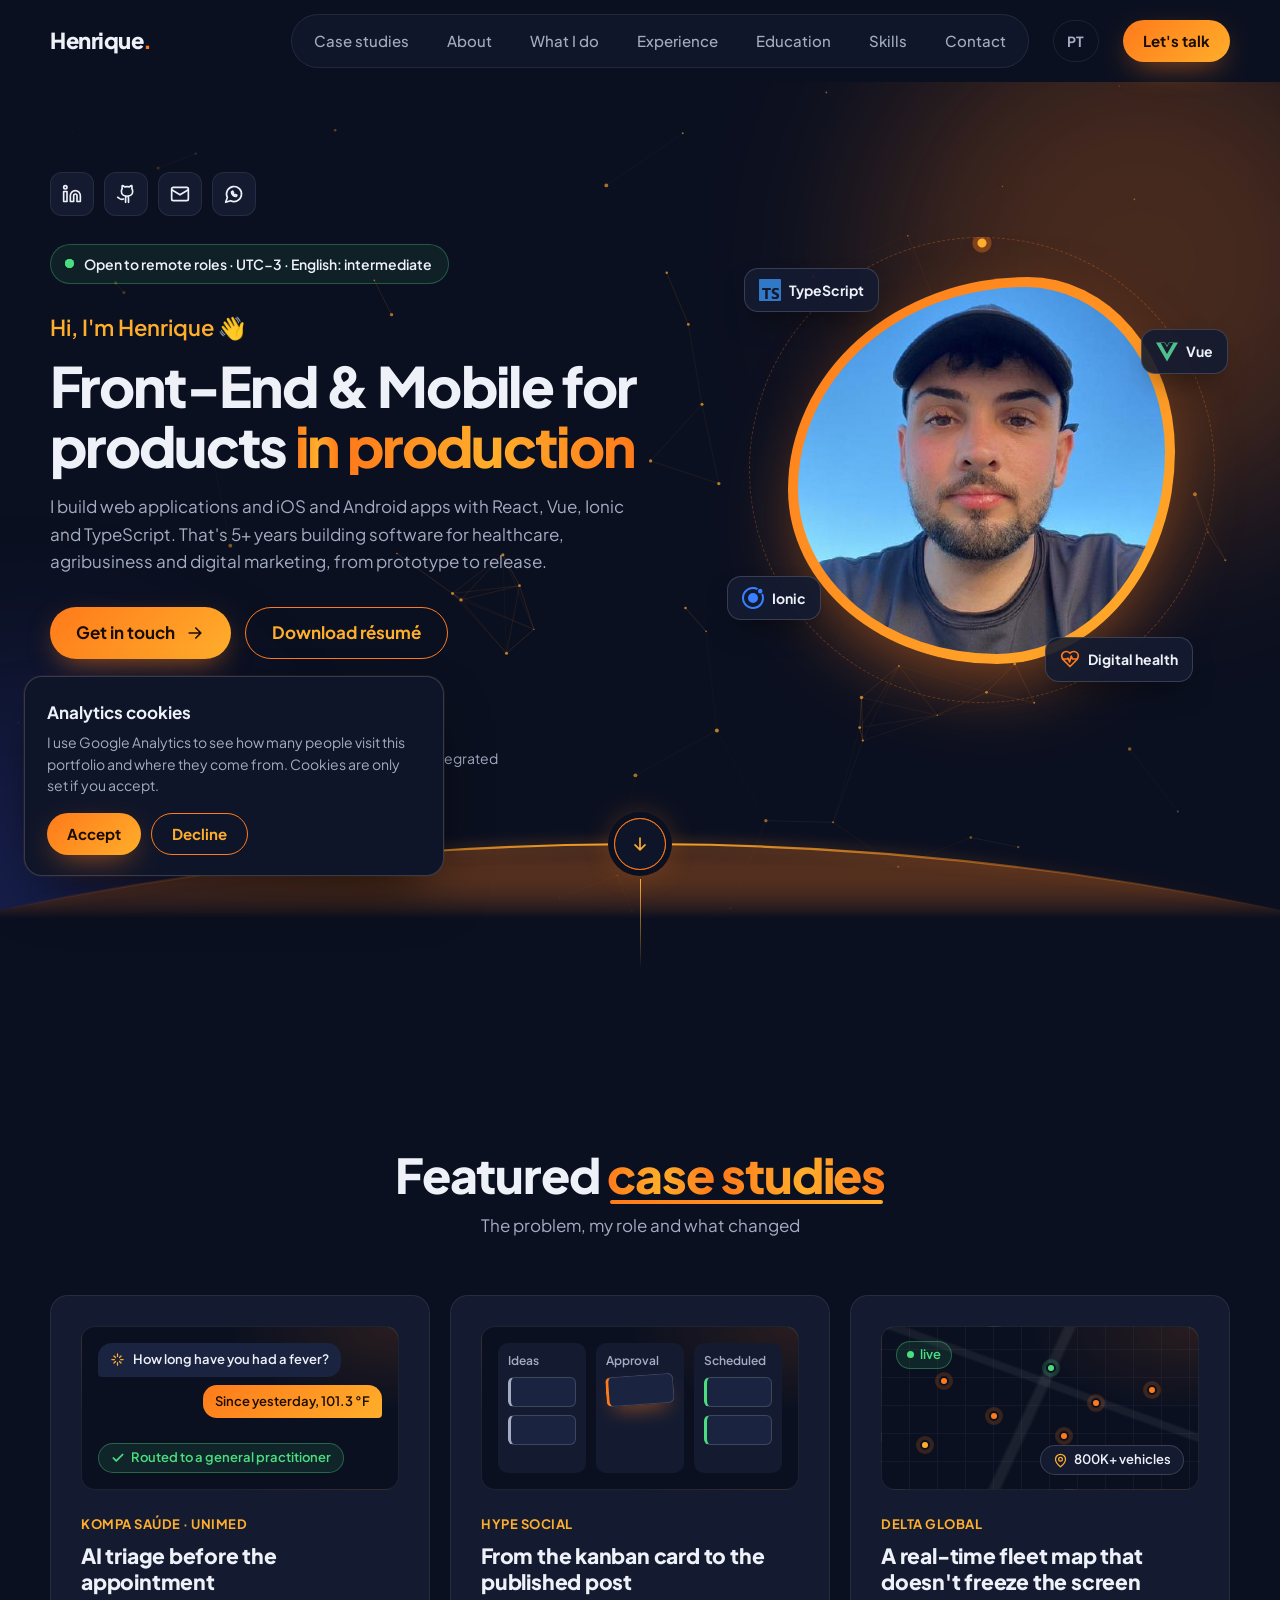
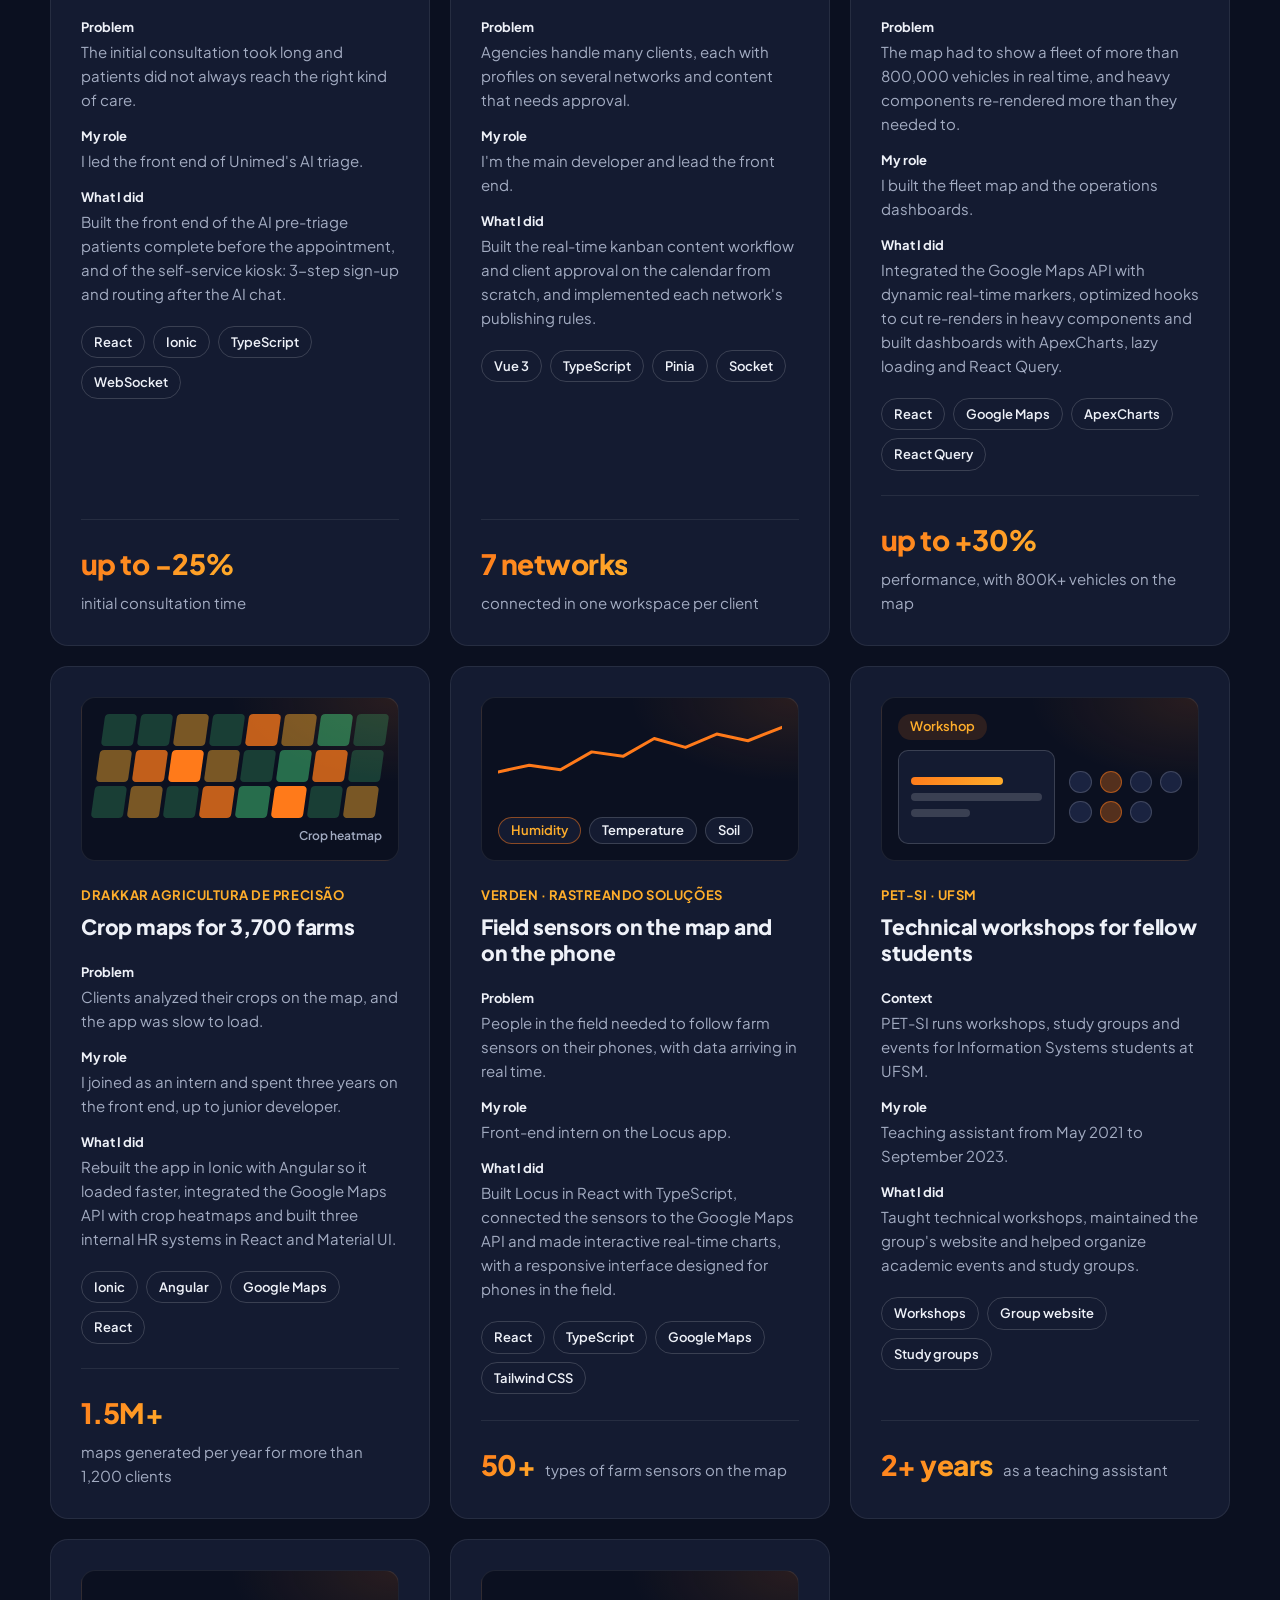
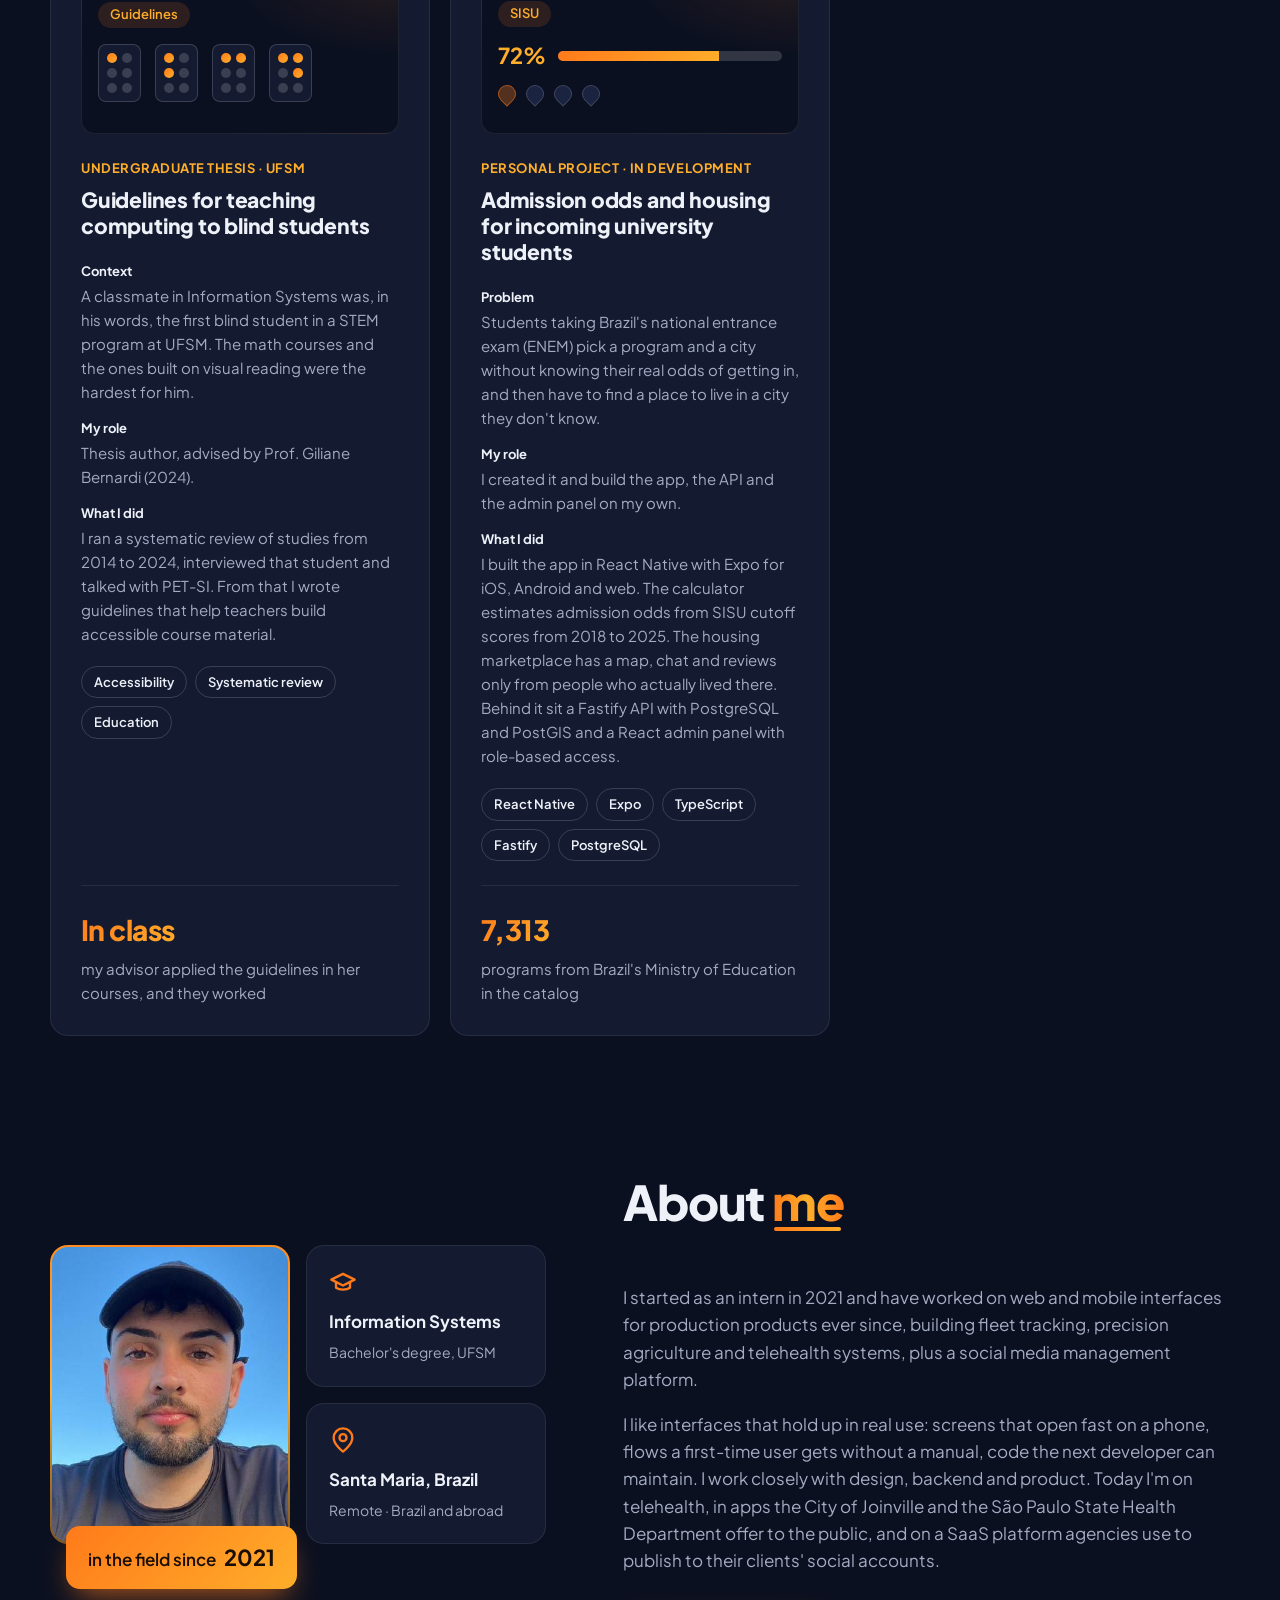
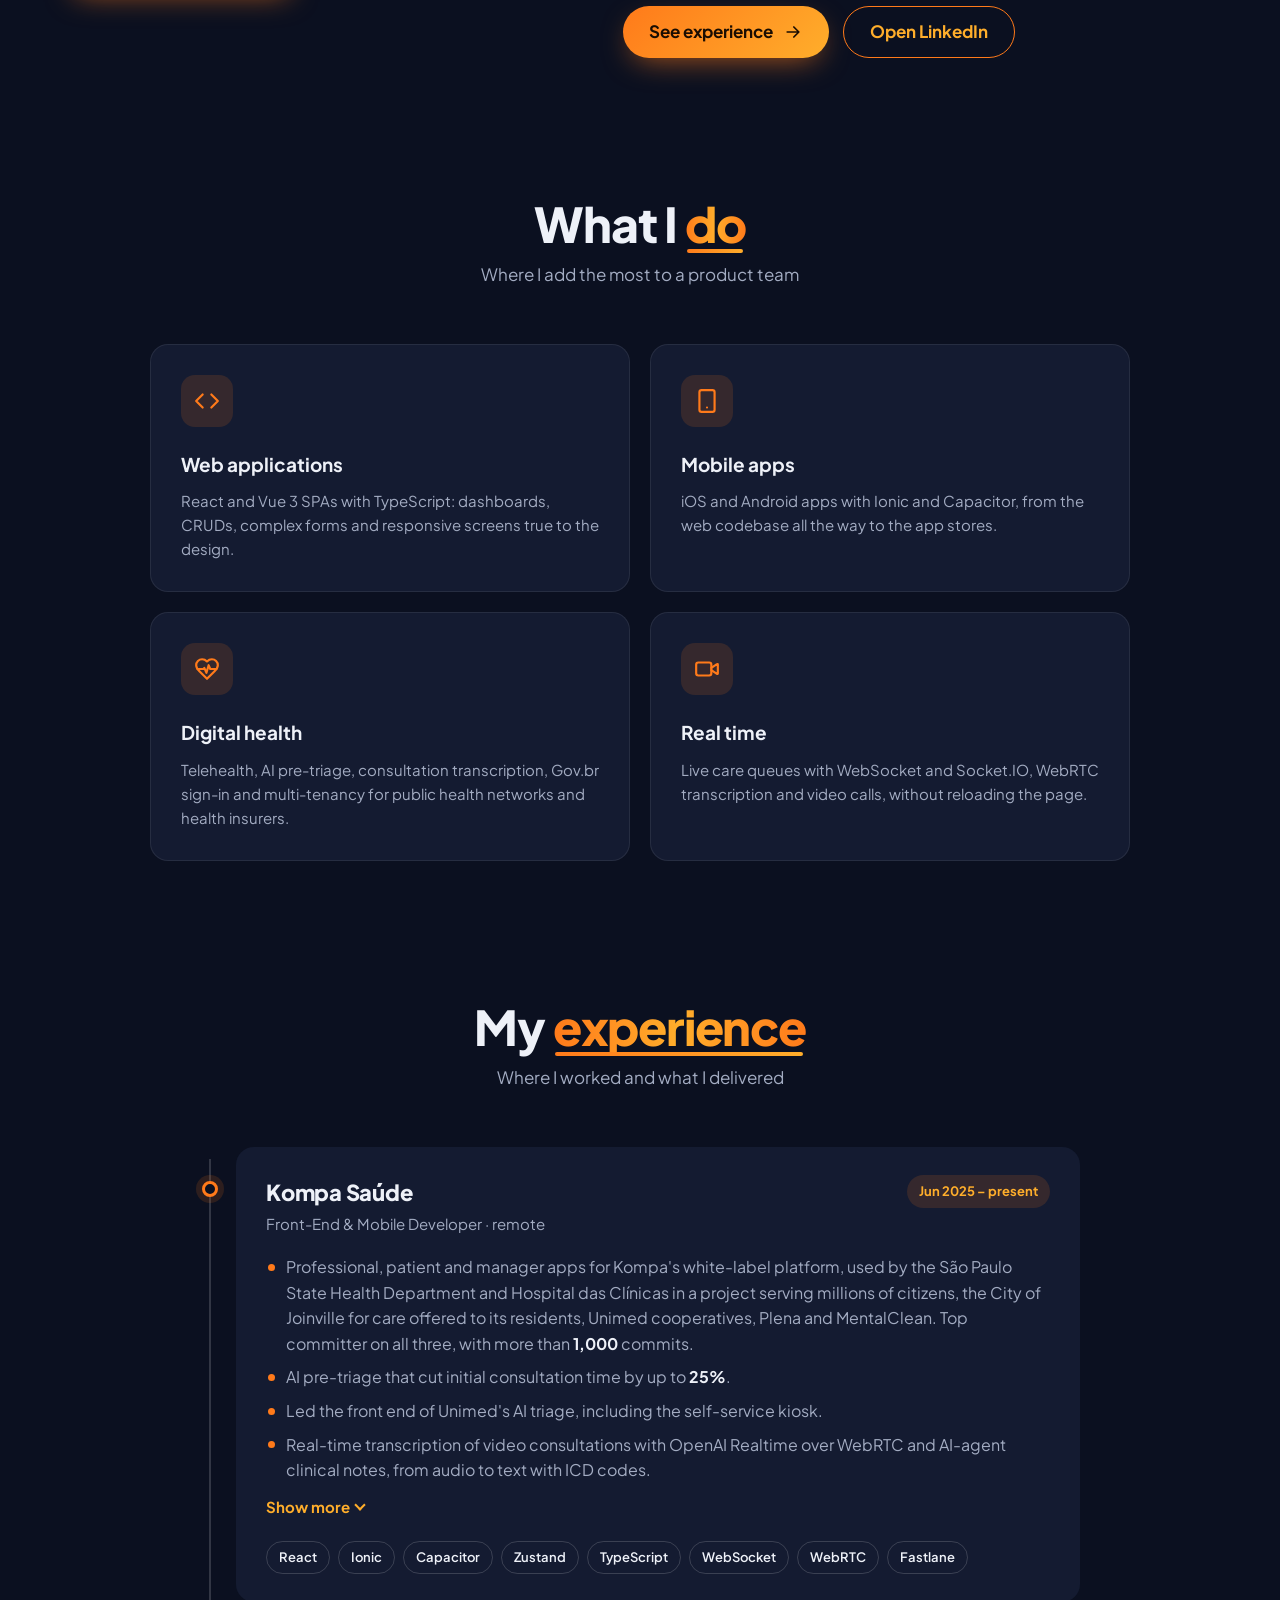
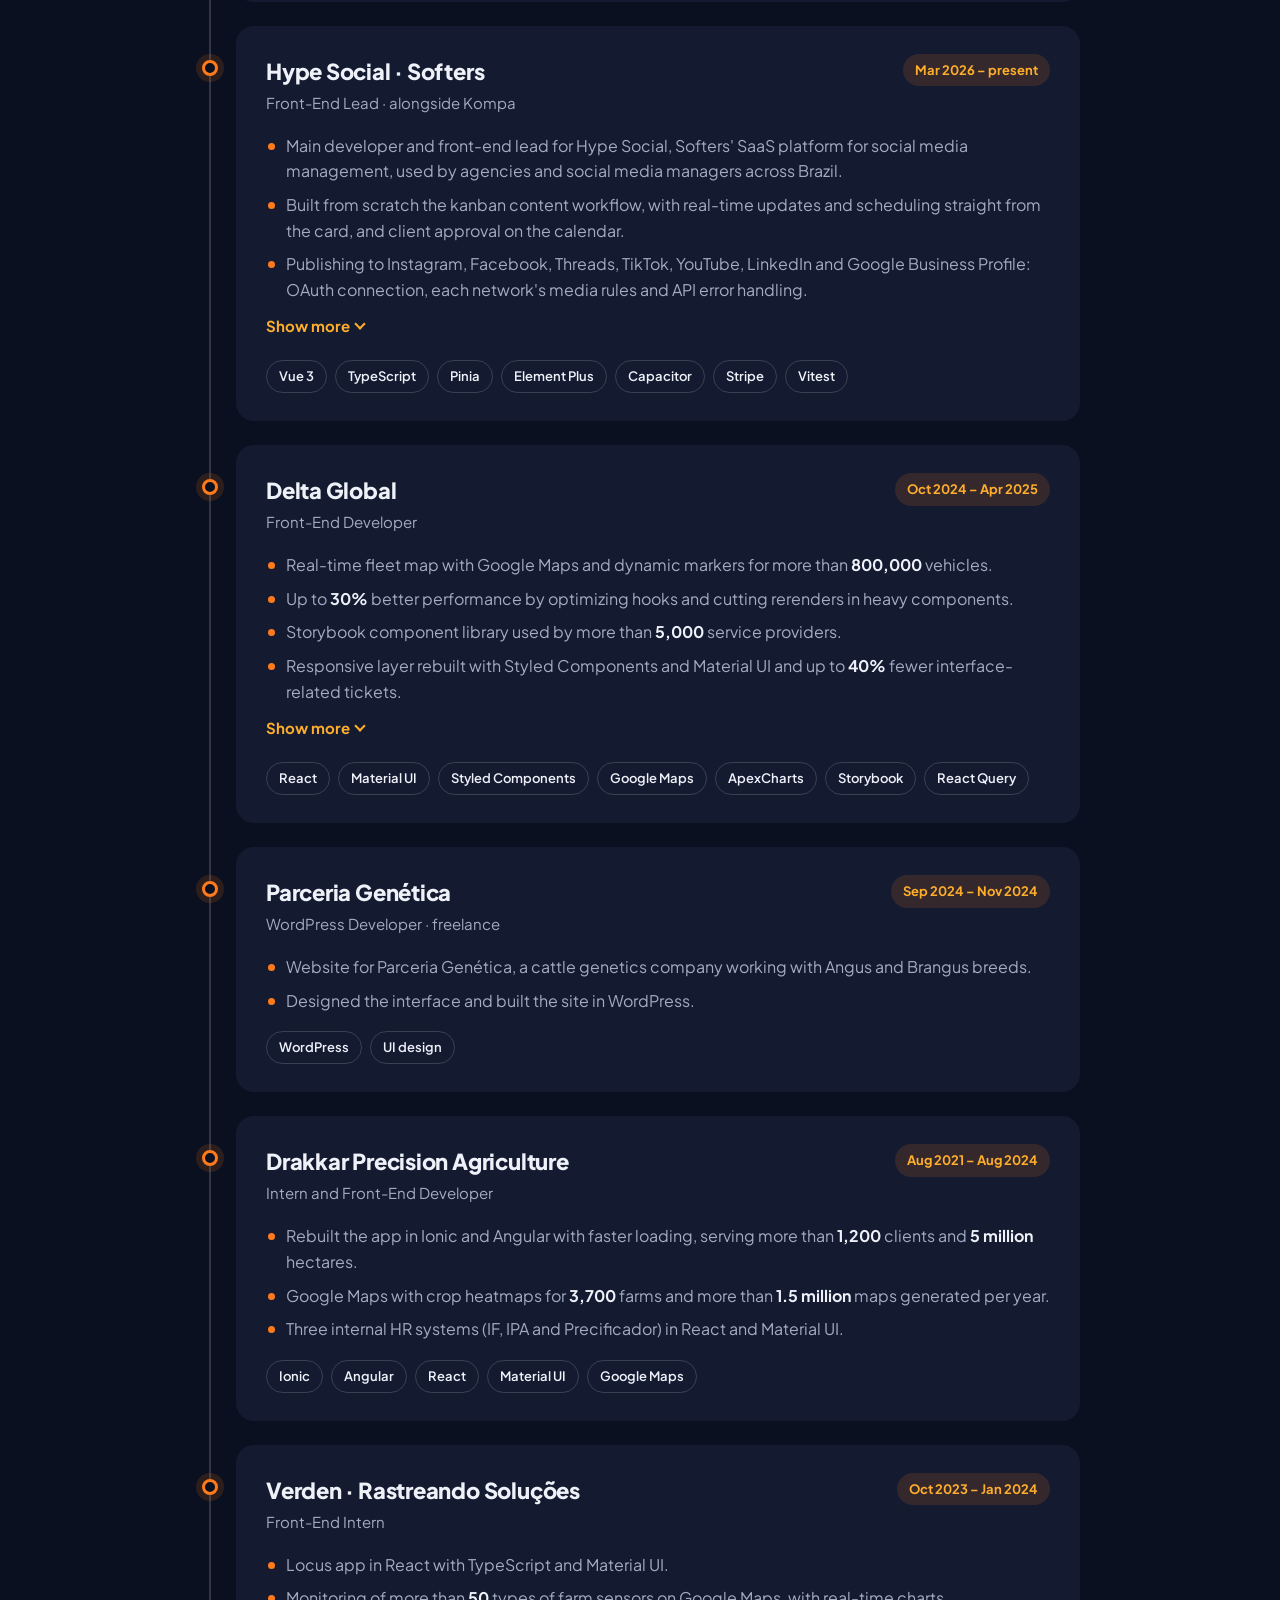
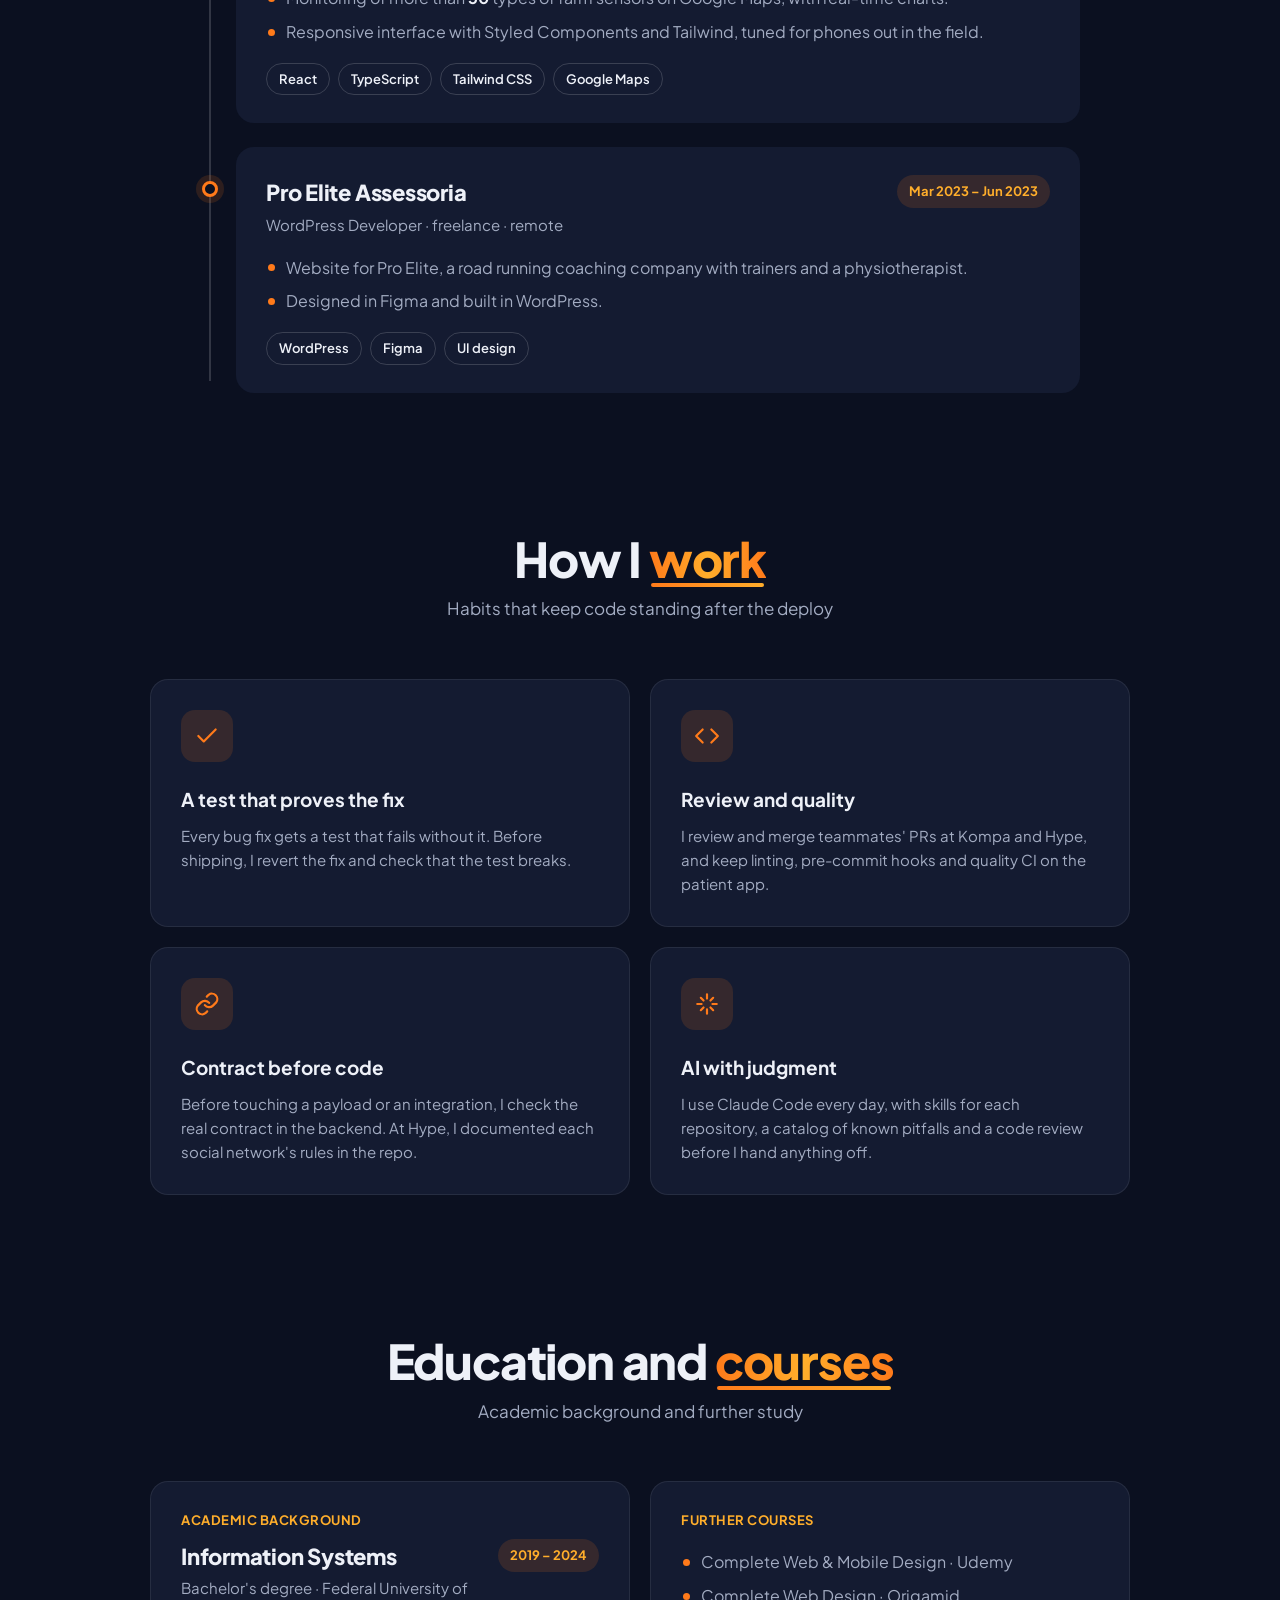
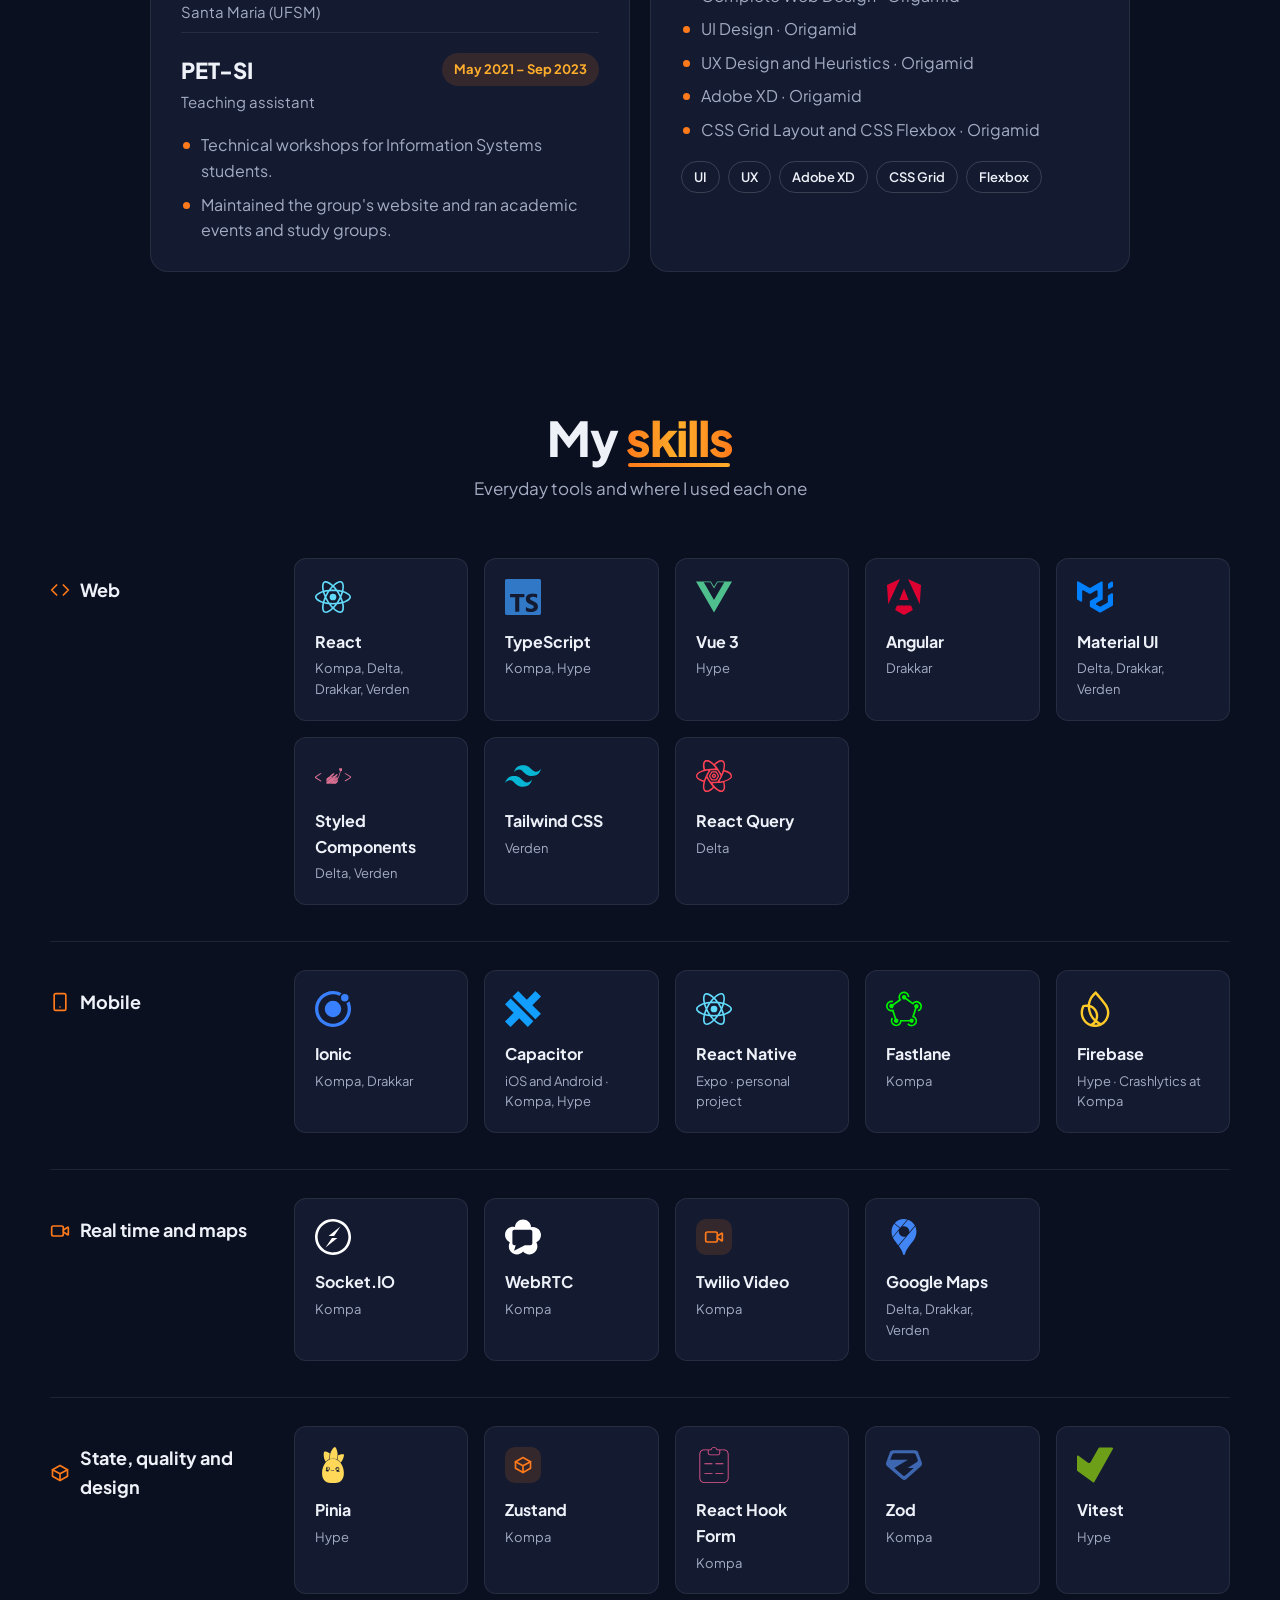
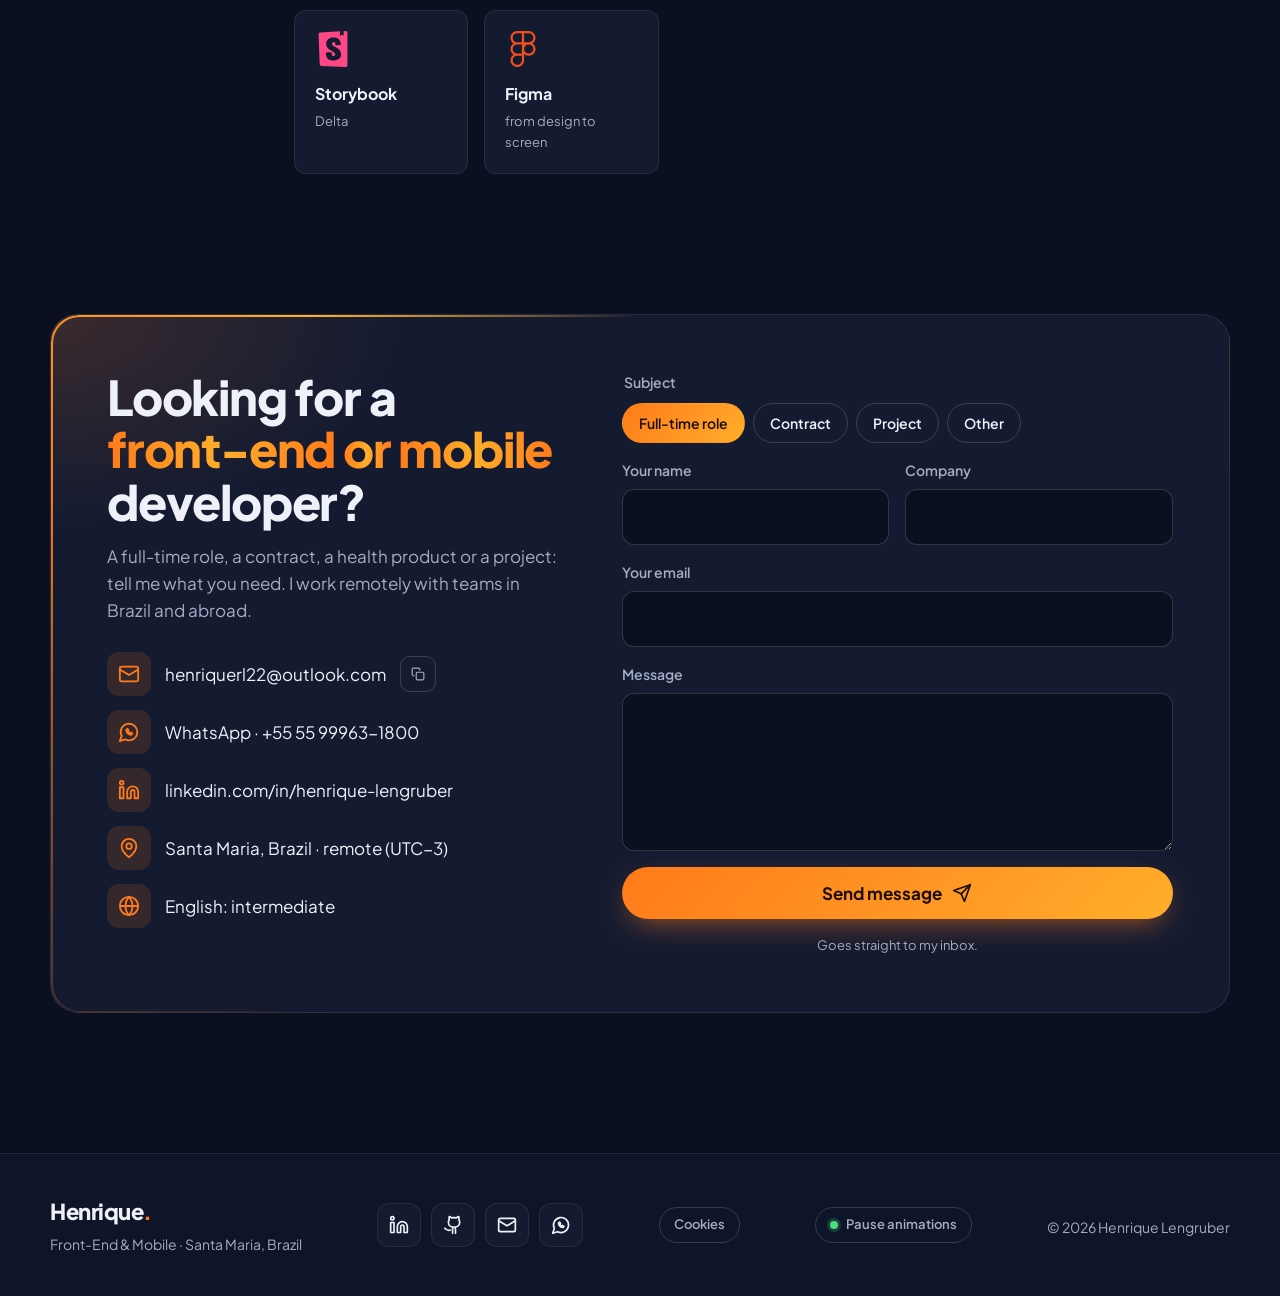
==== commit 8a1abcda: "feat: animações, horizonte entre seções e Google Analytics com consentimento - Animações que funcion" ====
--- a/en/index.html
+++ b/en/index.html
@@ -4,10 +4,13 @@
   <meta charset="utf-8">
   <meta name="viewport" content="width=device-width, initial-scale=1">
   <title>Henrique Lengruber · Front-End & Mobile Developer</title>
-  <meta name="description" content="Henrique Lengruber, Front-End and Mobile developer from Brazil. Telehealth, AI triage and iOS and Android apps with React, Vue, Ionic and Capacitor.">
+  <meta name="description" content="Henrique Lengruber, Front-End and Mobile developer from Brazil. Web applications and iOS and Android apps with React, Vue, Ionic and TypeScript for healthcare, agribusiness and digital marketing.">
   <meta property="og:title" content="Henrique Lengruber · Front-End & Mobile Developer">
-  <meta property="og:description" content="Telehealth, AI triage and iOS and Android apps with React, Vue, Ionic and Capacitor.">
-  <meta property="og:image" content="https://henriquerl55.github.io/assets/avatar.jpg">
+  <meta property="og:description" content="Web applications and iOS and Android apps with React, Vue, Ionic and TypeScript. 5+ years in healthcare, agribusiness and digital marketing, from prototype to release.">
+  <meta property="og:image" content="https://henriquerl55.github.io/assets/og-image-en.png">
+  <meta property="og:image:width" content="1200">
+  <meta property="og:image:height" content="630">
+  <meta name="twitter:card" content="summary_large_image">
   <meta property="og:url" content="https://henriquerl55.github.io/en/">
   <meta property="og:type" content="website">
   <meta property="og:locale" content="en_US">
@@ -23,21 +26,28 @@
     "@type": "Person",
     "name": "Henrique Lengruber",
     "jobTitle": "Front-End & Mobile Developer",
+    "description": "Front-End and Mobile developer with 5+ years building web applications and iOS and Android apps for healthcare, agribusiness and digital marketing.",
+    "worksFor": [
+      { "@type": "Organization", "name": "Kompa Saúde", "url": "https://www.kompa.com.br/" },
+      { "@type": "Organization", "name": "Softers", "url": "https://www.softers.com.br/" }
+    ],
     "url": "https://henriquerl55.github.io/en/",
     "image": "https://henriquerl55.github.io/assets/avatar.jpg",
     "email": "mailto:henriquerl22@outlook.com",
     "telephone": "+55-55-99963-1800",
     "address": { "@type": "PostalAddress", "addressLocality": "Santa Maria", "addressRegion": "RS", "addressCountry": "BR" },
-    "alumniOf": { "@type": "CollegeOrUniversity", "name": "Universidade Federal de Santa Maria" },
-    "knowsAbout": ["React", "Vue.js", "Ionic", "TypeScript", "Capacitor", "iOS", "Android", "Telehealth", "WebRTC"],
+    "alumniOf": { "@type": "CollegeOrUniversity", "name": "Universidade Federal de Santa Maria", "url": "https://www.ufsm.br/" },
+    "knowsLanguage": ["pt-BR", "en"],
+    "knowsAbout": ["React", "React Native", "Vue.js", "Angular", "TypeScript", "Ionic", "Capacitor", "iOS", "Android", "WebRTC", "WebSocket", "Google Maps", "Firebase", "Telehealth", "Social media management", "Precision agriculture"],
     "sameAs": ["https://www.linkedin.com/in/henrique-lengruber-4649a41b0", "https://github.com/HenriqueRL55"]
   }
   </script>
-  <link rel="icon" href="../assets/avatar.jpg">
+  <link rel="icon" href="../assets/favicon.svg" type="image/svg+xml">
   <link rel="preconnect" href="https://fonts.googleapis.com">
   <link rel="preconnect" href="https://fonts.gstatic.com" crossorigin>
   <link href="https://fonts.googleapis.com/css2?family=Plus+Jakarta+Sans:wght@400;500;600;700;800&display=swap" rel="stylesheet">
   <link rel="stylesheet" href="../styles.css">
+  <link rel="stylesheet" href="../motion.css">
   <script>document.documentElement.classList.add('js')</script>
 </head>
 <body>
@@ -45,10 +55,8 @@
     <symbol id="i-code" viewBox="0 0 24 24"><path d="m16 18 6-6-6-6M8 6l-6 6 6 6"/></symbol>
     <symbol id="i-phone" viewBox="0 0 24 24"><rect x="5" y="2" width="14" height="20" rx="2"/><path d="M12 18h.01"/></symbol>
     <symbol id="i-pulse" viewBox="0 0 24 24"><path d="M19 14c1.5-1.5 3-3.2 3-5.5A5.5 5.5 0 0 0 16.5 3c-1.8 0-3 .5-4.5 2-1.5-1.5-2.7-2-4.5-2A5.5 5.5 0 0 0 2 8.5c0 2.3 1.5 4 3 5.5l7 7Z"/><path d="M3.2 12H9l.5-1 2 4.5 2-7 1.5 3.5h5.8"/></symbol>
-    <symbol id="i-map" viewBox="0 0 24 24"><path d="M9 4 3 6v14l6-2 6 2 6-2V4l-6 2-6-2Z"/><path d="M9 4v14M15 6v14"/></symbol>
     <symbol id="i-video" viewBox="0 0 24 24"><path d="m16 13 5.2 3.5a.5.5 0 0 0 .8-.4V7.9a.5.5 0 0 0-.8-.4L16 11"/><rect x="2" y="6" width="14" height="12" rx="2"/></symbol>
     <symbol id="i-box" viewBox="0 0 24 24"><path d="M21 8 12 3 3 8v8l9 5 9-5V8Z"/><path d="m3 8 9 5 9-5M12 13v8"/></symbol>
-    <symbol id="i-gauge" viewBox="0 0 24 24"><path d="m12 14 4-4"/><path d="M3.3 19a10 10 0 1 1 17.4 0"/></symbol>
     <symbol id="i-mail" viewBox="0 0 24 24"><rect x="2" y="4" width="20" height="16" rx="2"/><path d="m22 7-10 6L2 7"/></symbol>
     <symbol id="i-whatsapp" viewBox="0 0 24 24"><path d="M7.9 20A9 9 0 1 0 4 16.1L2 22Z"/><path d="M9 9.5c0 3 2.5 5.5 5.5 5.5l1-1.5-2-1-1 .8a4 4 0 0 1-1.8-1.8l.8-1-1-2L9 9.5Z"/></symbol>
     <symbol id="i-pin" viewBox="0 0 24 24"><path d="M20 10c0 6-8 12-8 12S4 16 4 10a8 8 0 0 1 16 0Z"/><circle cx="12" cy="10" r="3"/></symbol>
@@ -58,11 +66,18 @@
     <symbol id="i-linkedin" viewBox="0 0 24 24"><path d="M16 8a6 6 0 0 1 6 6v7h-4v-7a2 2 0 0 0-4 0v7h-4v-7a6 6 0 0 1 6-6Z"/><rect x="2" y="9" width="4" height="12"/><circle cx="4" cy="4" r="2"/></symbol>
     <symbol id="i-github" viewBox="0 0 24 24"><path d="M15 22v-4a4.8 4.8 0 0 0-1-3.5c3 0 6-2 6-5.5.1-1.3-.3-2.5-1-3.5.3-1.2.3-2.4 0-3.5 0 0-1 0-3 1.5a10.4 10.4 0 0 0-5.5 0C8.5 2 7.5 2 7.5 2c-.3 1.1-.3 2.3 0 3.5A5.4 5.4 0 0 0 6.5 9c0 3.5 3 5.5 6 5.5-.4.5-.7 1-.8 1.7-.2.6-.3 1.2-.2 1.8v4"/><path d="M9 18c-4.5 2-5-2-7-2"/></symbol>
     <symbol id="i-menu" viewBox="0 0 24 24"><path d="M4 7h16M4 12h16M4 17h16"/></symbol>
+    <symbol id="i-check" viewBox="0 0 24 24"><path d="M20 6 9 17l-5-5"/></symbol>
+    <symbol id="i-spark" viewBox="0 0 24 24"><path d="M12 3v4M12 17v4M3 12h4M17 12h4M6.3 6.3l2.5 2.5M15.2 15.2l2.5 2.5M6.3 17.7l2.5-2.5M15.2 8.8l2.5-2.5"/></symbol>
+    <symbol id="i-link" viewBox="0 0 24 24"><path d="M10 13a5 5 0 0 0 7.5.5l3-3a5 5 0 0 0-7-7l-1.7 1.7"/><path d="M14 11a5 5 0 0 0-7.5-.5l-3 3a5 5 0 0 0 7 7l1.7-1.7"/></symbol>
+    <symbol id="i-leaf" viewBox="0 0 24 24"><path d="M11 20A7 7 0 0 1 9.8 6.1C15.5 5 17 4.5 19 2c1 2 2 4.2 2 8 0 5.5-4.8 10-10 10Z"/><path d="M2 21c0-3 1.9-5.4 5.1-6C9.5 14.5 12 13 13 12"/></symbol>
+    <symbol id="i-share" viewBox="0 0 24 24"><circle cx="18" cy="5" r="3"/><circle cx="6" cy="12" r="3"/><circle cx="18" cy="19" r="3"/><path d="m8.6 13.5 6.8 4M15.4 6.5l-6.8 4"/></symbol>
+    <symbol id="i-copy" viewBox="0 0 24 24"><rect x="9" y="9" width="13" height="13" rx="2"/><path d="M5 15H4a2 2 0 0 1-2-2V4a2 2 0 0 1 2-2h9a2 2 0 0 1 2 2v1"/></symbol>
+    <symbol id="i-globe" viewBox="0 0 24 24"><circle cx="12" cy="12" r="10"/><path d="M2 12h20M12 2a15 15 0 0 1 0 20 15 15 0 0 1 0-20Z"/></symbol>
   </svg>
 
   <a class="skip" href="#content">Skip to content</a>
 
-  <header class="nav" id="top">
+  <header class="nav">
     <div class="nav__inner">
       <a class="logo" href="#top">Henrique<span>.</span></a>
       <button class="nav__toggle" type="button" aria-expanded="false" aria-controls="menu" aria-label="Open menu" data-label-open="Open menu" data-label-close="Close menu">
@@ -77,13 +92,13 @@
         <a href="#skills">Skills</a>
         <a href="#contact">Contact</a>
       </nav>
-      <a class="lang" href="../" hreflang="pt-BR" lang="pt-BR" aria-label="Ler em português">PT</a>
+      <a class="lang" href="../" hreflang="pt-BR" lang="pt-BR" aria-label="PT · Ler em português">PT</a>
       <a class="btn btn--small nav__cta" href="#contact">Let's talk</a>
     </div>
   </header>
 
   <main id="content">
-    <section class="hero">
+    <section class="hero" id="top">
       <div class="glow glow--one" aria-hidden="true"></div>
       <div class="glow glow--two" aria-hidden="true"></div>
 
@@ -96,9 +111,10 @@
             <li><a href="https://wa.me/5555999631800" rel="noopener" aria-label="WhatsApp"><svg class="icon"><use href="#i-whatsapp"/></svg></a></li>
           </ul>
 
-          <h1 class="hero__title reveal">Hi, I'm <span class="accent">Henrique</span> <span class="wave" aria-hidden="true">👋</span></h1>
-          <p class="hero__role reveal">Front-End &amp; Mobile Developer</p>
-          <p class="hero__lead reveal">5+ years building web interfaces and iOS and Android apps with React, Vue, Ionic, Capacitor and TypeScript for products that many people use at the same time: telehealth, AI triage, social media management and maps with hundreds of thousands of points. Currently at <strong>Kompa Saúde</strong> and leading the front end at <strong>Hype</strong>.</p>
+          <p class="status reveal"><span class="status__dot" aria-hidden="true"></span>Open to remote roles · UTC−3 · English: intermediate</p>
+          <p class="hero__hello reveal">Hi, I'm Henrique <span class="wave" aria-hidden="true">👋</span></p>
+          <h1 class="hero__title reveal">Front-End &amp; Mobile for products <span class="accent">in production</span></h1>
+          <p class="hero__lead reveal">I build web applications and iOS and Android apps with React, Vue, Ionic and TypeScript. That's 5+ years building software for healthcare, agribusiness and digital marketing, from prototype to release.</p>
 
           <div class="hero__actions reveal">
             <a class="btn" href="#contact">Get in touch <svg class="icon"><use href="#i-arrow"/></svg></a>
@@ -107,8 +123,8 @@
 
           <dl class="stats reveal">
             <div><dt>Years in front end</dt><dd><span data-count="5">5</span>+</dd></div>
-            <div><dt>Companies</dt><dd><span data-count="5">5</span></dd></div>
-            <div><dt>Vehicles on maps</dt><dd><span data-count="800">800</span>K+</dd></div>
+            <div><dt>Telehealth apps</dt><dd><span data-count="3">3</span></dd></div>
+            <div><dt>Networks integrated</dt><dd><span data-count="7">7</span></dd></div>
           </dl>
         </div>
 
@@ -119,10 +135,30 @@
           <span class="float float--react"><img src="../assets/icons/react.svg" alt="" width="22" height="22">React</span>
           <span class="float float--vue"><img src="../assets/icons/vuedotjs.svg" alt="" width="22" height="22">Vue</span>
           <span class="float float--ionic"><img src="../assets/icons/ionic.svg" alt="" width="22" height="22">Ionic</span>
-          <span class="float float--badge"><svg class="icon"><use href="#i-pulse"/></svg>Digital health</span>
-        </div>
-      </div>
-    </section>
+          <span class="float float--badge" data-domains="pulse:Digital health|share:Social media|leaf:Agribusiness|pin:Real-time fleets|cap:Accessible education"><svg class="icon"><use href="#i-pulse"/></svg>Digital health</span>
+        </div>
+      </div>
+    </section>
+
+    <div class="horizon reveal">
+      <svg class="horizon__arc" viewBox="0 0 1440 200" preserveAspectRatio="none" aria-hidden="true">
+        <defs>
+          <linearGradient id="horizon-line" x1="0" x2="1">
+            <stop offset="0" stop-color="#ff7a1a" stop-opacity="0"/>
+            <stop offset="0.5" stop-color="#ffae2b"/>
+            <stop offset="1" stop-color="#ff7a1a" stop-opacity="0"/>
+          </linearGradient>
+          <linearGradient id="horizon-ground" x1="0" y1="0" x2="0" y2="1">
+            <stop offset="0" class="horizon__haze"/>
+            <stop offset="0.45" class="horizon__floor"/>
+          </linearGradient>
+        </defs>
+        <path class="horizon__ground" d="M0 200V110Q720 -10 1440 110V200Z"/>
+        <path class="horizon__line" d="M0 110Q720 -10 1440 110" pathLength="1"/>
+        <path class="horizon__spark" d="M0 110Q720 -10 1440 110" pathLength="1"/>
+      </svg>
+      <a class="horizon__cue" href="#cases" aria-label="Go to the case studies"><svg class="icon"><use href="#i-arrow"/></svg></a>
+    </div>
 
     <section class="section" id="cases">
       <div class="container">
@@ -133,39 +169,129 @@
 
         <div class="cases">
           <article class="case reveal">
+            <div class="case__visual chat" aria-hidden="true">
+              <span class="chat__bubble chat__bubble--ai"><svg class="icon"><use href="#i-spark"/></svg>How long have you had a fever?</span>
+              <span class="chat__bubble chat__bubble--me">Since yesterday, 101.3 °F</span>
+              <span class="chat__route"><svg class="icon"><use href="#i-check"/></svg>Routed to a general practitioner</span>
+            </div>
             <p class="case__company">Kompa Saúde · Unimed</p>
             <h3>AI triage before the appointment</h3>
             <dl class="case__facts">
               <div><dt>Problem</dt><dd>The initial consultation took long and patients did not always reach the right kind of care.</dd></div>
               <div><dt>My role</dt><dd>I led the front end of Unimed's AI triage.</dd></div>
-              <div><dt>What I did</dt><dd>Front end of the AI pre-triage that patients complete before the consultation and of the self-service kiosk: 3-step sign-up and routing after the AI chat.</dd></div>
+              <div><dt>What I did</dt><dd>Built the front end of the AI pre-triage patients complete before the appointment, and of the self-service kiosk: 3-step sign-up and routing after the AI chat.</dd></div>
             </dl>
             <ul class="tags"><li>React</li><li>Ionic</li><li>TypeScript</li><li>WebSocket</li></ul>
             <p class="case__result"><strong>up to −25%</strong><span>initial consultation time</span></p>
           </article>
-
           <article class="case reveal">
-            <p class="case__company">Kompa Saúde</p>
-            <h3>One codebase, iOS and Android apps for each brand</h3>
-            <dl class="case__facts">
-              <div><dt>Problem</dt><dd>The telehealth apps had to reach the app stores under each client's brand and across several environments.</dd></div>
-              <div><dt>My role</dt><dd>I set up and maintain the apps' mobile build.</dd></div>
-              <div><dt>What I did</dt><dd>Native Android project, white-label build with automatic versioning, Fastlane, AAB and TestFlight, push, deep links and Crashlytics.</dd></div>
-            </dl>
-            <ul class="tags"><li>Capacitor</li><li>iOS</li><li>Android</li><li>Fastlane</li></ul>
-            <p class="case__result"><strong>2 brands × 4</strong><span>environments from a single codebase</span></p>
-          </article>
-
-          <article class="case reveal">
-            <p class="case__company">Hype</p>
+            <div class="case__visual kanban" aria-hidden="true">
+              <div class="kanban__col"><span class="kanban__title">Ideas</span><i></i><i></i></div>
+              <div class="kanban__col"><span class="kanban__title">Approval</span><i class="is-moving"></i></div>
+              <div class="kanban__col"><span class="kanban__title">Scheduled</span><i class="is-done"></i><i class="is-done"></i></div>
+            </div>
+            <p class="case__company">Hype Social</p>
             <h3>From the kanban card to the published post</h3>
             <dl class="case__facts">
               <div><dt>Problem</dt><dd>Agencies handle many clients, each with profiles on several networks and content that needs approval.</dd></div>
-              <div><dt>My role</dt><dd>Lead and main front-end developer.</dd></div>
-              <div><dt>What I did</dt><dd>Real-time kanban workflow for content, client approval on the calendar and each network's publishing rules.</dd></div>
+              <div><dt>My role</dt><dd>I'm the main developer and lead the front end.</dd></div>
+              <div><dt>What I did</dt><dd>Built the real-time kanban content workflow and client approval on the calendar from scratch, and implemented each network's publishing rules.</dd></div>
             </dl>
             <ul class="tags"><li>Vue 3</li><li>TypeScript</li><li>Pinia</li><li>Socket</li></ul>
             <p class="case__result"><strong>7 networks</strong><span>connected in one workspace per client</span></p>
+          </article>
+          <article class="case reveal">
+            <div class="case__visual fleet" aria-hidden="true">
+              <span class="fleet__live">live</span>
+              <i></i><i></i><i></i><i></i><i></i><i></i><i></i>
+              <span class="fleet__count"><svg class="icon"><use href="#i-pin"/></svg>800K+ vehicles</span>
+            </div>
+            <p class="case__company">Delta Global</p>
+            <h3>A real-time fleet map that doesn't freeze the screen</h3>
+            <dl class="case__facts">
+              <div><dt>Problem</dt><dd>The map had to show a fleet of more than 800,000 vehicles in real time, and heavy components re-rendered more than they needed to.</dd></div>
+              <div><dt>My role</dt><dd>I built the fleet map and the operations dashboards.</dd></div>
+              <div><dt>What I did</dt><dd>Integrated the Google Maps API with dynamic real-time markers, optimized hooks to cut re-renders in heavy components and built dashboards with ApexCharts, lazy loading and React Query.</dd></div>
+            </dl>
+            <ul class="tags"><li>React</li><li>Google Maps</li><li>ApexCharts</li><li>React Query</li></ul>
+            <p class="case__result"><strong>up to +30%</strong><span>performance, with 800K+ vehicles on the map</span></p>
+          </article>
+          <article class="case reveal">
+            <div class="case__visual heat" aria-hidden="true">
+              <div class="heat__field"><i></i><i></i><i></i><i></i><i></i><i></i><i></i><i></i><i></i><i></i><i></i><i></i><i></i><i></i><i></i><i></i><i></i><i></i><i></i><i></i><i></i><i></i><i></i><i></i></div>
+              <span class="heat__legend">Crop heatmap</span>
+            </div>
+            <p class="case__company">Drakkar Agricultura de Precisão</p>
+            <h3>Crop maps for 3,700 farms</h3>
+            <dl class="case__facts">
+              <div><dt>Problem</dt><dd>Clients analyzed their crops on the map, and the app was slow to load.</dd></div>
+              <div><dt>My role</dt><dd>I joined as an intern and spent three years on the front end, up to junior developer.</dd></div>
+              <div><dt>What I did</dt><dd>Rebuilt the app in Ionic with Angular so it loaded faster, integrated the Google Maps API with crop heatmaps and built three internal HR systems in React and Material UI.</dd></div>
+            </dl>
+            <ul class="tags"><li>Ionic</li><li>Angular</li><li>Google Maps</li><li>React</li></ul>
+            <p class="case__result"><strong>1.5M+</strong><span>maps generated per year for more than 1,200 clients</span></p>
+          </article>
+          <article class="case reveal">
+            <div class="case__visual sensor" aria-hidden="true">
+              <svg class="sensor__chart" viewBox="0 0 200 70" preserveAspectRatio="none"><polyline points="0,52 22,46 44,50 66,34 88,38 110,22 132,30 154,18 176,24 200,12"/></svg>
+              <div class="sensor__chips"><span>Humidity</span><span>Temperature</span><span>Soil</span></div>
+            </div>
+            <p class="case__company">Verden · Rastreando Soluções</p>
+            <h3>Field sensors on the map and on the phone</h3>
+            <dl class="case__facts">
+              <div><dt>Problem</dt><dd>People in the field needed to follow farm sensors on their phones, with data arriving in real time.</dd></div>
+              <div><dt>My role</dt><dd>Front-end intern on the Locus app.</dd></div>
+              <div><dt>What I did</dt><dd>Built Locus in React with TypeScript, connected the sensors to the Google Maps API and made interactive real-time charts, with a responsive interface designed for phones in the field.</dd></div>
+            </dl>
+            <ul class="tags"><li>React</li><li>TypeScript</li><li>Google Maps</li><li>Tailwind CSS</li></ul>
+            <p class="case__result"><strong>50+</strong><span>types of farm sensors on the map</span></p>
+          </article>
+          <article class="case reveal">
+            <div class="case__visual talk" aria-hidden="true">
+              <span class="talk__tag">Workshop</span>
+              <div class="talk__slide"><i></i><i></i><i></i></div>
+              <div class="talk__crowd"><i></i><i></i><i></i><i></i><i></i><i></i><i></i></div>
+            </div>
+            <p class="case__company">PET-SI · UFSM</p>
+            <h3>Technical workshops for fellow students</h3>
+            <dl class="case__facts">
+              <div><dt>Context</dt><dd>PET-SI runs workshops, study groups and events for Information Systems students at UFSM.</dd></div>
+              <div><dt>My role</dt><dd>Teaching assistant from May 2021 to September 2023.</dd></div>
+              <div><dt>What I did</dt><dd>Taught technical workshops, maintained the group's website and helped organize academic events and study groups.</dd></div>
+            </dl>
+            <ul class="tags"><li>Workshops</li><li>Group website</li><li>Study groups</li></ul>
+            <p class="case__result"><strong>2+ years</strong><span>as a teaching assistant</span></p>
+          </article>
+          <article class="case reveal">
+            <div class="case__visual braille" aria-hidden="true">
+              <span class="braille__tag">Guidelines</span>
+              <div class="braille__line"><span class="braille__cell"><i class="on"></i><i></i><i></i><i></i><i></i><i></i></span><span class="braille__cell"><i class="on"></i><i></i><i class="on"></i><i></i><i></i><i></i></span><span class="braille__cell"><i class="on"></i><i class="on"></i><i></i><i></i><i></i><i></i></span><span class="braille__cell"><i class="on"></i><i class="on"></i><i></i><i class="on"></i><i></i><i></i></span></div>
+            </div>
+            <p class="case__company">Undergraduate thesis · UFSM</p>
+            <h3>Guidelines for teaching computing to blind students</h3>
+            <dl class="case__facts">
+              <div><dt>Context</dt><dd>A classmate in Information Systems was, in his words, the first blind student in a STEM program at UFSM. The math courses and the ones built on visual reading were the hardest for him.</dd></div>
+              <div><dt>My role</dt><dd>Thesis author, advised by Prof. Giliane Bernardi (2024).</dd></div>
+              <div><dt>What I did</dt><dd>I ran a systematic review of studies from 2014 to 2024, interviewed that student and talked with PET-SI. From that I wrote guidelines that help teachers build accessible course material.</dd></div>
+            </dl>
+            <ul class="tags"><li>Accessibility</li><li>Systematic review</li><li>Education</li></ul>
+            <p class="case__result"><strong>In class</strong><span>my advisor applied the guidelines in her courses, and they worked</span></p>
+          </article>
+          <article class="case reveal">
+            <div class="case__visual odds" aria-hidden="true">
+              <span class="odds__tag">SISU</span>
+              <div class="odds__meter"><b><span data-count="72">72</span>%</b><span class="odds__bar"><i></i></span></div>
+              <div class="odds__pins"><i></i><i></i><i></i><i></i></div>
+            </div>
+            <p class="case__company">Personal project · in development</p>
+            <h3>Admission odds and housing for incoming university students</h3>
+            <dl class="case__facts">
+              <div><dt>Problem</dt><dd>Students taking Brazil's national entrance exam (ENEM) pick a program and a city without knowing their real odds of getting in, and then have to find a place to live in a city they don't know.</dd></div>
+              <div><dt>My role</dt><dd>I created it and build the app, the API and the admin panel on my own.</dd></div>
+              <div><dt>What I did</dt><dd>I built the app in React Native with Expo for iOS, Android and web. The calculator estimates admission odds from SISU cutoff scores from 2018 to 2025. The housing marketplace has a map, chat and reviews only from people who actually lived there. Behind it sit a Fastify API with PostgreSQL and PostGIS and a React admin panel with role-based access.</dd></div>
+            </dl>
+            <ul class="tags"><li>React Native</li><li>Expo</li><li>TypeScript</li><li>Fastify</li><li>PostgreSQL</li></ul>
+            <p class="case__result"><strong>7,313</strong><span>programs from Brazil's Ministry of Education in the catalog</span></p>
           </article>
         </div>
       </div>
@@ -175,7 +301,7 @@
       <div class="container about">
         <div class="about__cards reveal">
           <figure class="about__photo">
-            <img src="../assets/avatar.jpg" width="460" height="460" alt="" loading="lazy">
+            <img src="../assets/avatar.jpg" width="460" height="460" alt="Henrique Lengruber wearing a cap, outdoors with a blue sky behind him" loading="lazy">
           </figure>
           <div class="about__fact">
             <svg class="icon"><use href="#i-cap"/></svg>
@@ -187,33 +313,14 @@
             <strong>Santa Maria, Brazil</strong>
             <span>Remote · Brazil and abroad</span>
           </div>
-          <div class="about__badge"><strong>2021</strong><span>in the field since</span></div>
+          <div class="about__badge"><span>in the field since</span><strong>2021</strong></div>
         </div>
 
         <div class="about__text">
           <h2 class="section__title reveal">About <span class="accent">me</span></h2>
           <p class="section__sub reveal">Front-End &amp; Mobile with a product focus</p>
-          <p class="reveal">I started as an intern in 2021 and have been building web and mobile interfaces for products in production ever since, from agribusiness to public health. I like interfaces that hold up in the real world: the patient opening a consultation on their phone, the queue that can't freeze, the vehicle that has to be found among 800,000.</p>
-          <p class="reveal">Today I build Kompa Saúde's telehealth apps for web, iOS and Android, used by the São Paulo State Health Department, Hospital das Clínicas, the City of Joinville and Unimed cooperatives. Since March 2026 I've also been leading the front end at Hype, a social media management platform for agencies, handling publishing to Instagram, Facebook, TikTok, YouTube and the other networks.</p>
-
-          <div class="about__groups reveal">
-            <div>
-              <h3><svg class="icon"><use href="#i-code"/></svg>Web</h3>
-              <p>React, Vue 3, Angular, TypeScript, Vite</p>
-            </div>
-            <div>
-              <h3><svg class="icon"><use href="#i-phone"/></svg>Mobile</h3>
-              <p>Ionic, Capacitor, iOS and Android, Fastlane, React Native and Expo</p>
-            </div>
-            <div>
-              <h3><svg class="icon"><use href="#i-video"/></svg>Real time</h3>
-              <p>WebSocket, Socket.IO, WebRTC, Twilio Video, Firebase</p>
-            </div>
-            <div>
-              <h3><svg class="icon"><use href="#i-box"/></svg>State and forms</h3>
-              <p>Zustand, Pinia, react-hook-form, Zod</p>
-            </div>
-          </div>
+          <p class="reveal">I started as an intern in 2021 and have worked on web and mobile interfaces for production products ever since, building fleet tracking, precision agriculture and telehealth systems, plus a social media management platform.</p>
+          <p class="reveal">I like interfaces that hold up in real use: screens that open fast on a phone, flows a first-time user gets without a manual, code the next developer can maintain. I work closely with design, backend and product. Today I'm on telehealth, in apps the City of Joinville and the São Paulo State Health Department offer to the public, and on a SaaS platform agencies use to publish to their clients' social accounts.</p>
 
           <div class="about__actions reveal">
             <a class="btn" href="#experience">See experience <svg class="icon"><use href="#i-arrow"/></svg></a>
@@ -227,10 +334,10 @@
       <div class="container">
         <header class="section__head">
           <h2 class="section__title reveal">What I <span class="accent">do</span></h2>
-          <p class="section__sub reveal">From Figma to deploy, focused on what users feel on screen</p>
+          <p class="section__sub reveal">Where I add the most to a product team</p>
         </header>
 
-        <div class="services">
+        <div class="services services--two">
           <article class="service reveal">
             <span class="service__icon"><svg class="icon"><use href="#i-code"/></svg></span>
             <h3>Web applications</h3>
@@ -239,7 +346,7 @@
           <article class="service reveal">
             <span class="service__icon"><svg class="icon"><use href="#i-phone"/></svg></span>
             <h3>Mobile apps</h3>
-            <p>iOS and Android apps with Ionic and Capacitor, from the web codebase to the stores: per-brand builds, Fastlane, TestFlight, push and deep links.</p>
+            <p>iOS and Android apps with Ionic and Capacitor, from the web codebase all the way to the app stores.</p>
           </article>
           <article class="service reveal">
             <span class="service__icon"><svg class="icon"><use href="#i-pulse"/></svg></span>
@@ -250,16 +357,6 @@
             <span class="service__icon"><svg class="icon"><use href="#i-video"/></svg></span>
             <h3>Real time</h3>
             <p>Live care queues with WebSocket and Socket.IO, WebRTC transcription and video calls, without reloading the page.</p>
-          </article>
-          <article class="service reveal">
-            <span class="service__icon"><svg class="icon"><use href="#i-map"/></svg></span>
-            <h3>Maps and data</h3>
-            <p>Google Maps with more than 800,000 vehicles, 50 types of farm sensors and crop heatmaps for 3,700 farms, without freezing the interface.</p>
-          </article>
-          <article class="service reveal">
-            <span class="service__icon"><svg class="icon"><use href="#i-gauge"/></svg></span>
-            <h3>Performance and UX</h3>
-            <p>A hooks refactor that brought up to 30% more performance and an interface review that cut up to 40% of support tickets.</p>
           </article>
         </div>
       </div>
@@ -282,32 +379,42 @@
               <span class="job__period">Jun 2025 – present</span>
             </div>
             <ul class="job__points">
-              <li>Professional, patient and manager apps used by the São Paulo State Health Department and Hospital das Clínicas in a project serving millions of citizens, the City of Joinville and Unimed cooperatives. Top committer on all three, with more than <strong>1,000</strong> commits.</li>
+              <li>Professional, patient and manager apps for Kompa's white-label platform, used by the São Paulo State Health Department and Hospital das Clínicas in a project serving millions of citizens, the City of Joinville for care offered to its residents, Unimed cooperatives, Plena and MentalClean. Top committer on all three, with more than <strong>1,000</strong> commits.</li>
               <li>AI pre-triage that cut initial consultation time by up to <strong>25%</strong>.</li>
               <li>Led the front end of Unimed's AI triage, including the self-service kiosk.</li>
               <li>Real-time transcription of video consultations with OpenAI Realtime over WebRTC and AI-agent clinical notes, from audio to text with ICD codes.</li>
-              <li>iOS and Android apps with Capacitor: white-label builds for 2 brands and 4 environments, Fastlane, TestFlight, push, deep links and Crashlytics.</li>
-              <li>Hexagonal architecture, linting and quality CI on the patient app, screen reader accessibility and <strong>118</strong> teammate PRs reviewed.</li>
-              <li>Took part in the ecosystem's Technical Blueprint and in the patient app audit.</li>
-            </ul>
+            </ul>
+            <details class="job__more">
+              <summary>Show more</summary>
+              <ul class="job__points">
+                <li>iOS and Android apps with Capacitor: white-label builds for 2 brands and 4 environments, Fastlane, TestFlight, push, deep links and Crashlytics.</li>
+                <li>Hexagonal architecture, linting and quality CI on the patient app, screen reader accessibility and <strong>118</strong> teammate PRs reviewed and merged.</li>
+                <li>Took part in the ecosystem's Technical Blueprint and in the patient app audit.</li>
+              </ul>
+            </details>
             <ul class="tags"><li>React</li><li>Ionic</li><li>Capacitor</li><li>Zustand</li><li>TypeScript</li><li>WebSocket</li><li>WebRTC</li><li>Fastlane</li></ul>
           </li>
 
           <li class="job reveal">
             <div class="job__head">
               <div>
-                <h3><a class="job__link" href="https://www.hypesocial.com.br/" rel="noopener">Hype</a></h3>
+                <h3><a class="job__link" href="https://www.hypesocial.com.br/" rel="noopener">Hype Social</a> · Softers</h3>
                 <p class="job__role">Front-End Lead · alongside Kompa</p>
               </div>
               <span class="job__period">Mar 2026 – present</span>
             </div>
             <ul class="job__points">
-              <li>Lead and main front-end developer at Hype, a SaaS social media management platform used by agencies and social media managers across Brazil.</li>
+              <li>Main developer and front-end lead for Hype Social, Softers' SaaS platform for social media management, used by agencies and social media managers across Brazil.</li>
               <li>Built from scratch the kanban content workflow, with real-time updates and scheduling straight from the card, and client approval on the calendar.</li>
               <li>Publishing to Instagram, Facebook, Threads, TikTok, YouTube, LinkedIn and Google Business Profile: OAuth connection, each network's media rules and API error handling.</li>
-              <li>Stripe subscriptions, Meta Ads reporting, AI connectors for Claude and ChatGPT and an iOS and Android app with Capacitor.</li>
-              <li>Wrote <strong>250</strong> of the app's 283 test files and grew the suite from 929 to <strong>1,173</strong> tests.</li>
-            </ul>
+            </ul>
+            <details class="job__more">
+              <summary>Show more</summary>
+              <ul class="job__points">
+                <li>Stripe subscriptions, Meta Ads reporting, AI connectors for Claude and ChatGPT and an iOS and Android app with Capacitor.</li>
+                <li>Wrote <strong>250</strong> of the app's 283 test files and grew the suite from 929 to <strong>1,173</strong> tests.</li>
+              </ul>
+            </details>
             <ul class="tags"><li>Vue 3</li><li>TypeScript</li><li>Pinia</li><li>Element Plus</li><li>Capacitor</li><li>Stripe</li><li>Vitest</li></ul>
           </li>
 
@@ -322,13 +429,32 @@
             <ul class="job__points">
               <li>Real-time fleet map with Google Maps and dynamic markers for more than <strong>800,000</strong> vehicles.</li>
               <li>Up to <strong>30%</strong> better performance by optimizing hooks and cutting rerenders in heavy components.</li>
-              <li>ApexCharts dashboards with lazy loading for operational metrics, with data through React Query.</li>
               <li>Storybook component library used by more than <strong>5,000</strong> service providers.</li>
               <li>Responsive layer rebuilt with Styled Components and Material UI and up to <strong>40%</strong> fewer interface-related tickets.</li>
             </ul>
+            <details class="job__more">
+              <summary>Show more</summary>
+              <ul class="job__points">
+                <li>ApexCharts dashboards with lazy loading for operational metrics, with data through React Query.</li>
+              </ul>
+            </details>
             <ul class="tags"><li>React</li><li>Material UI</li><li>Styled Components</li><li>Google Maps</li><li>ApexCharts</li><li>Storybook</li><li>React Query</li></ul>
           </li>
 
+          <li class="job reveal">
+            <div class="job__head">
+              <div>
+                <h3>Parceria Genética</h3>
+                <p class="job__role">WordPress Developer · freelance</p>
+              </div>
+              <span class="job__period">Sep 2024 – Nov 2024</span>
+            </div>
+            <ul class="job__points">
+              <li>Website for Parceria Genética, a cattle genetics company working with Angus and Brangus breeds.</li>
+              <li>Designed the interface and built the site in WordPress.</li>
+            </ul>
+            <ul class="tags"><li>WordPress</li><li>UI design</li></ul>
+          </li>
           <li class="job reveal">
             <div class="job__head">
               <div>
@@ -341,9 +467,8 @@
               <li>Rebuilt the app in Ionic and Angular with faster loading, serving more than <strong>1,200</strong> clients and <strong>5 million</strong> hectares.</li>
               <li>Google Maps with crop heatmaps for <strong>3,700</strong> farms and more than <strong>1.5 million</strong> maps generated per year.</li>
               <li>Three internal HR systems (IF, IPA and Precificador) in React and Material UI.</li>
-              <li>On the side: freelance WordPress websites.</li>
-            </ul>
-            <ul class="tags"><li>Ionic</li><li>Angular</li><li>React</li><li>Material UI</li><li>Google Maps</li><li>WordPress</li></ul>
+            </ul>
+            <ul class="tags"><li>Ionic</li><li>Angular</li><li>React</li><li>Material UI</li><li>Google Maps</li></ul>
           </li>
 
           <li class="job reveal">
@@ -361,16 +486,53 @@
             </ul>
             <ul class="tags"><li>React</li><li>TypeScript</li><li>Tailwind CSS</li><li>Google Maps</li></ul>
           </li>
+          <li class="job reveal">
+            <div class="job__head">
+              <div>
+                <h3>Pro Elite Assessoria</h3>
+                <p class="job__role">WordPress Developer · freelance · remote</p>
+              </div>
+              <span class="job__period">Mar 2023 – Jun 2023</span>
+            </div>
+            <ul class="job__points">
+              <li>Website for Pro Elite, a road running coaching company with trainers and a physiotherapist.</li>
+              <li>Designed in Figma and built in WordPress.</li>
+            </ul>
+            <ul class="tags"><li>WordPress</li><li>Figma</li><li>UI design</li></ul>
+          </li>
         </ol>
       </div>
     </section>
 
-    <section class="numbers" aria-label="Results">
-      <div class="container numbers__grid">
-        <div class="reveal"><strong>up to −25%</strong><span>initial consultation time with AI pre-triage</span></div>
-        <div class="reveal"><strong>1,000+</strong><span>commits on Kompa's telehealth apps</span></div>
-        <div class="reveal"><strong>1,173</strong><span>automated tests on Hype's app</span></div>
-        <div class="reveal"><strong>800K+</strong><span>vehicles on fleet maps</span></div>
+    <section class="section" id="process">
+      <div class="container">
+        <header class="section__head">
+          <h2 class="section__title reveal">How I <span class="accent">work</span></h2>
+          <p class="section__sub reveal">Habits that keep code standing after the deploy</p>
+        </header>
+
+        <div class="services services--two">
+          <article class="service reveal">
+            <span class="service__icon"><svg class="icon"><use href="#i-check"/></svg></span>
+            <h3>A test that proves the fix</h3>
+            <p>Every bug fix gets a test that fails without it. Before shipping, I revert the fix and check that the test breaks.</p>
+          </article>
+          <article class="service reveal">
+            <span class="service__icon"><svg class="icon"><use href="#i-code"/></svg></span>
+            <h3>Review and quality</h3>
+            <p>I review and merge teammates' PRs at Kompa and Hype, and keep linting, pre-commit hooks and quality CI on the patient app.</p>
+          </article>
+          <article class="service reveal">
+            <span class="service__icon"><svg class="icon"><use href="#i-link"/></svg></span>
+            <h3>Contract before code</h3>
+            <p>Before touching a payload or an integration, I check the real contract in the backend. At Hype, I documented each social network's rules in the repo.</p>
+          </article>
+          <article class="service reveal">
+            <span class="service__icon"><svg class="icon"><use href="#i-spark"/></svg></span>
+            <h3>AI with judgment</h3>
+            <p>I use Claude Code every day, with skills for each repository, a catalog of known pitfalls and a code review before I hand anything off.</p>
+          </article>
+        </div>
       </div>
     </section>
 
@@ -427,32 +589,52 @@
           <p class="section__sub reveal">Everyday tools and where I used each one</p>
         </header>
 
-        <ul class="skills">
-          <li class="skill reveal"><img src="../assets/icons/react.svg" alt="" width="36" height="36"><strong>React</strong><span>Kompa, Delta, Drakkar, Verden</span></li>
-          <li class="skill reveal"><img src="../assets/icons/typescript.svg" alt="" width="36" height="36"><strong>TypeScript</strong><span>Kompa, Hype</span></li>
-          <li class="skill reveal"><img src="../assets/icons/vuedotjs.svg" alt="" width="36" height="36"><strong>Vue 3</strong><span>Hype</span></li>
-          <li class="skill reveal"><img src="../assets/icons/angular.svg" alt="" width="36" height="36"><strong>Angular</strong><span>Drakkar</span></li>
-          <li class="skill reveal"><img src="../assets/icons/ionic.svg" alt="" width="36" height="36"><strong>Ionic</strong><span>Kompa, Drakkar</span></li>
-          <li class="skill reveal"><img src="../assets/icons/capacitor.svg" alt="" width="36" height="36"><strong>Capacitor</strong><span>iOS and Android · Kompa, Hype</span></li>
-          <li class="skill reveal"><img src="../assets/icons/javascript.svg" alt="" width="36" height="36"><strong>JavaScript</strong><span>every project</span></li>
-          <li class="skill reveal"><img src="../assets/icons/vite.svg" alt="" width="36" height="36"><strong>Vite</strong><span>Kompa, Hype</span></li>
-          <li class="skill reveal"><img src="../assets/icons/socketdotio.svg" alt="" width="36" height="36"><strong>Socket.IO</strong><span>Kompa</span></li>
-          <li class="skill reveal"><span class="skill__glyph"><svg class="icon"><use href="#i-video"/></svg></span><strong>Twilio Video</strong><span>Kompa</span></li>
-          <li class="skill reveal"><img src="../assets/icons/firebase.svg" alt="" width="36" height="36"><strong>Firebase</strong><span>Hype</span></li>
-          <li class="skill reveal"><img src="../assets/icons/pinia.svg" alt="" width="36" height="36"><strong>Pinia</strong><span>Hype</span></li>
-          <li class="skill reveal"><span class="skill__glyph"><svg class="icon"><use href="#i-box"/></svg></span><strong>Zustand</strong><span>Kompa</span></li>
-          <li class="skill reveal"><img src="../assets/icons/reacthookform.svg" alt="" width="36" height="36"><strong>React Hook Form</strong><span>Kompa</span></li>
-          <li class="skill reveal"><img src="../assets/icons/zod.svg" alt="" width="36" height="36"><strong>Zod</strong><span>Kompa</span></li>
-          <li class="skill reveal"><img src="../assets/icons/meta.svg" alt="" width="36" height="36"><strong>Meta APIs</strong><span>Hype</span></li>
-          <li class="skill reveal"><img src="../assets/icons/vitest.svg" alt="" width="36" height="36"><strong>Vitest</strong><span>Hype</span></li>
-          <li class="skill reveal"><img src="../assets/icons/mui.svg" alt="" width="36" height="36"><strong>Material UI</strong><span>Delta, Drakkar, Verden</span></li>
-          <li class="skill reveal"><img src="../assets/icons/styledcomponents.svg" alt="" width="36" height="36"><strong>Styled Components</strong><span>Delta, Verden</span></li>
-          <li class="skill reveal"><img src="../assets/icons/tailwindcss.svg" alt="" width="36" height="36"><strong>Tailwind CSS</strong><span>Verden</span></li>
-          <li class="skill reveal"><img src="../assets/icons/storybook.svg" alt="" width="36" height="36"><strong>Storybook</strong><span>Delta</span></li>
-          <li class="skill reveal"><img src="../assets/icons/reactquery.svg" alt="" width="36" height="36"><strong>React Query</strong><span>Delta</span></li>
-          <li class="skill reveal"><img src="../assets/icons/googlemaps.svg" alt="" width="36" height="36"><strong>Google Maps</strong><span>Delta, Drakkar, Verden</span></li>
-          <li class="skill reveal"><img src="../assets/icons/figma.svg" alt="" width="36" height="36"><strong>Figma</strong><span>from design to screen</span></li>
-        </ul>
+        <div class="skill-groups">
+          <section class="skill-group reveal">
+            <h3><svg class="icon"><use href="#i-code"/></svg>Web</h3>
+            <ul class="skills">
+              <li class="skill"><img src="../assets/icons/react.svg" alt="" width="36" height="36" loading="lazy"><strong>React</strong><span>Kompa, Delta, Drakkar, Verden</span></li>
+              <li class="skill"><img src="../assets/icons/typescript.svg" alt="" width="36" height="36" loading="lazy"><strong>TypeScript</strong><span>Kompa, Hype</span></li>
+              <li class="skill"><img src="../assets/icons/vuedotjs.svg" alt="" width="36" height="36" loading="lazy"><strong>Vue 3</strong><span>Hype</span></li>
+              <li class="skill"><img src="../assets/icons/angular.svg" alt="" width="36" height="36" loading="lazy"><strong>Angular</strong><span>Drakkar</span></li>
+              <li class="skill"><img src="../assets/icons/mui.svg" alt="" width="36" height="36" loading="lazy"><strong>Material UI</strong><span>Delta, Drakkar, Verden</span></li>
+              <li class="skill"><img src="../assets/icons/styledcomponents.svg" alt="" width="36" height="36" loading="lazy"><strong>Styled Components</strong><span>Delta, Verden</span></li>
+              <li class="skill"><img src="../assets/icons/tailwindcss.svg" alt="" width="36" height="36" loading="lazy"><strong>Tailwind CSS</strong><span>Verden</span></li>
+              <li class="skill"><img src="../assets/icons/reactquery.svg" alt="" width="36" height="36" loading="lazy"><strong>React Query</strong><span>Delta</span></li>
+            </ul>
+          </section>
+          <section class="skill-group reveal">
+            <h3><svg class="icon"><use href="#i-phone"/></svg>Mobile</h3>
+            <ul class="skills">
+              <li class="skill"><img src="../assets/icons/ionic.svg" alt="" width="36" height="36" loading="lazy"><strong>Ionic</strong><span>Kompa, Drakkar</span></li>
+              <li class="skill"><img src="../assets/icons/capacitor.svg" alt="" width="36" height="36" loading="lazy"><strong>Capacitor</strong><span>iOS and Android · Kompa, Hype</span></li>
+              <li class="skill"><img src="../assets/icons/react.svg" alt="" width="36" height="36" loading="lazy"><strong>React Native</strong><span>Expo · personal project</span></li>
+              <li class="skill"><img src="../assets/icons/fastlane.svg" alt="" width="36" height="36" loading="lazy"><strong>Fastlane</strong><span>Kompa</span></li>
+              <li class="skill"><img src="../assets/icons/firebase.svg" alt="" width="36" height="36" loading="lazy"><strong>Firebase</strong><span>Hype · Crashlytics at Kompa</span></li>
+            </ul>
+          </section>
+          <section class="skill-group reveal">
+            <h3><svg class="icon"><use href="#i-video"/></svg>Real time and maps</h3>
+            <ul class="skills">
+              <li class="skill"><img src="../assets/icons/socketdotio.svg" alt="" width="36" height="36" loading="lazy"><strong>Socket.IO</strong><span>Kompa</span></li>
+              <li class="skill"><img src="../assets/icons/webrtc.svg" alt="" width="36" height="36" loading="lazy"><strong>WebRTC</strong><span>Kompa</span></li>
+              <li class="skill"><span class="skill__glyph"><svg class="icon"><use href="#i-video"/></svg></span><strong>Twilio Video</strong><span>Kompa</span></li>
+              <li class="skill"><img src="../assets/icons/googlemaps.svg" alt="" width="36" height="36" loading="lazy"><strong>Google Maps</strong><span>Delta, Drakkar, Verden</span></li>
+            </ul>
+          </section>
+          <section class="skill-group reveal">
+            <h3><svg class="icon"><use href="#i-box"/></svg>State, quality and design</h3>
+            <ul class="skills">
+              <li class="skill"><img src="../assets/icons/pinia.svg" alt="" width="36" height="36" loading="lazy"><strong>Pinia</strong><span>Hype</span></li>
+              <li class="skill"><span class="skill__glyph"><svg class="icon"><use href="#i-box"/></svg></span><strong>Zustand</strong><span>Kompa</span></li>
+              <li class="skill"><img src="../assets/icons/reacthookform.svg" alt="" width="36" height="36" loading="lazy"><strong>React Hook Form</strong><span>Kompa</span></li>
+              <li class="skill"><img src="../assets/icons/zod.svg" alt="" width="36" height="36" loading="lazy"><strong>Zod</strong><span>Kompa</span></li>
+              <li class="skill"><img src="../assets/icons/vitest.svg" alt="" width="36" height="36" loading="lazy"><strong>Vitest</strong><span>Hype</span></li>
+              <li class="skill"><img src="../assets/icons/storybook.svg" alt="" width="36" height="36" loading="lazy"><strong>Storybook</strong><span>Delta</span></li>
+              <li class="skill"><img src="../assets/icons/figma.svg" alt="" width="36" height="36" loading="lazy"><strong>Figma</strong><span>from design to screen</span></li>
+            </ul>
+          </section>
+        </div>
       </div>
     </section>
 
@@ -460,17 +642,18 @@
       <div class="container">
         <div class="contact reveal">
           <div class="contact__info">
-            <h2 class="section__title">Let's build something <span class="accent">together</span>?</h2>
-            <p>A front-end or mobile role, a health product or a project: tell me what you need. I work remotely with teams in Brazil and abroad.</p>
+            <h2 class="section__title">Looking for a <span class="accent">front-end or mobile</span> developer?</h2>
+            <p>A full-time role, a contract, a health product or a project: tell me what you need. I work remotely with teams in Brazil and abroad.</p>
             <ul class="contact__list">
-              <li><svg class="icon"><use href="#i-mail"/></svg><a href="mailto:henriquerl22@outlook.com">henriquerl22@outlook.com</a></li>
+              <li><svg class="icon"><use href="#i-mail"/></svg><a href="mailto:henriquerl22@outlook.com">henriquerl22@outlook.com</a><button class="copy" type="button" data-copy="henriquerl22@outlook.com" data-label-done="Copied!" data-label-fail="Couldn't copy" aria-label="Copy email"><svg class="icon"><use href="#i-copy"/></svg><span aria-live="polite">Copy</span></button></li>
               <li><svg class="icon"><use href="#i-whatsapp"/></svg><a href="https://wa.me/5555999631800" rel="noopener">WhatsApp · +55 55 99963-1800</a></li>
               <li><svg class="icon"><use href="#i-linkedin"/></svg><a href="https://www.linkedin.com/in/henrique-lengruber-4649a41b0" rel="noopener">linkedin.com/in/henrique-lengruber</a></li>
               <li><svg class="icon"><use href="#i-pin"/></svg><span>Santa Maria, Brazil · remote (UTC−3)</span></li>
+              <li><svg class="icon"><use href="#i-globe"/></svg><span>English: intermediate</span></li>
             </ul>
           </div>
 
-          <form class="form" id="form-contato" data-default-topic="Contact" action="mailto:henriquerl22@outlook.com" method="post" enctype="text/plain">
+          <form class="form" id="form-contato" data-default-topic="Contact" data-msg-sending="Sending…" data-msg-success="Message sent! I'll reply to the email you provided." data-msg-error="I couldn't send it from here, so I opened your email app with the message ready." action="https://formsubmit.co/henriquerl22@outlook.com" method="post">
             <fieldset class="form__topics">
               <legend>Subject</legend>
               <label class="chip"><input type="radio" name="assunto" value="Full-time role" checked><span>Full-time role</span></label>
@@ -482,14 +665,26 @@
               <label class="field"><span>Your name</span><input type="text" name="nome" autocomplete="name" required></label>
               <label class="field"><span>Company</span><input type="text" name="empresa" autocomplete="organization"></label>
             </div>
+            <label class="field"><span>Your email</span><input type="email" name="email" autocomplete="email" required></label>
             <label class="field"><span>Message</span><textarea name="mensagem" rows="5" required></textarea></label>
+            <label class="form__honey" aria-hidden="true">Leave this empty<input type="text" name="_honey" tabindex="-1" autocomplete="off"></label>
+            <input type="hidden" name="_subject" value="Portfolio contact">
             <button class="btn btn--full" type="submit">Send message <svg class="icon"><use href="#i-send"/></svg></button>
-            <p class="form__note">Opens your email app with the message ready to send.</p>
+            <p class="form__note form__status" role="status">Goes straight to my inbox.</p>
           </form>
         </div>
       </div>
     </section>
   </main>
+
+  <section class="consent" aria-label="Cookie notice" hidden>
+    <p class="consent__title">Analytics cookies</p>
+    <p class="consent__text">I use Google Analytics to see how many people visit this portfolio and where they come from. Cookies are only set if you accept.</p>
+    <div class="consent__actions">
+      <button class="btn btn--small" type="button" data-consent="granted">Accept</button>
+      <button class="btn btn--small btn--ghost" type="button" data-consent="denied">Decline</button>
+    </div>
+  </section>
 
   <footer class="footer">
     <div class="container footer__inner">
@@ -503,10 +698,14 @@
         <li><a href="mailto:henriquerl22@outlook.com" aria-label="Email"><svg class="icon"><use href="#i-mail"/></svg></a></li>
         <li><a href="https://wa.me/5555999631800" rel="noopener" aria-label="WhatsApp"><svg class="icon"><use href="#i-whatsapp"/></svg></a></li>
       </ul>
+      <button class="cookie-settings" type="button" hidden>Cookies</button>
+      <button class="motion-toggle" type="button" data-label-pause="Pause animations" data-label-resume="Resume animations"><span>Pause animations</span></button>
       <p class="footer__copy">© 2026 Henrique Lengruber</p>
     </div>
   </footer>
 
   <script src="../main.js" defer></script>
+  <script src="../motion.js" defer></script>
+  <script src="../consent.js" data-ga-id="G-S2KB0QDFQE" defer></script>
 </body>
 </html>
--- a/styles.css
+++ b/styles.css
@@ -10,6 +10,7 @@
   --orange: #ff7a1a;
   --orange-2: #ffae2b;
   --orange-soft: rgba(255, 122, 26, 0.14);
+  --green: #4ade80;
   --gradient: linear-gradient(135deg, var(--orange) 0%, var(--orange-2) 100%);
 
   --font: "Plus Jakarta Sans", system-ui, -apple-system, "Segoe UI", sans-serif;
@@ -224,22 +225,52 @@
 }
 .socials a:hover { transform: translateY(-3px); color: var(--orange-2); border-color: var(--orange); }
 
-.hero__title {
+.status {
+  display: inline-flex;
+  align-items: center;
+  gap: 10px;
   margin-top: 28px;
-  font-size: clamp(2.5rem, 1.6rem + 3.6vw, 4.5rem);
-  font-weight: 800;
-  line-height: 1.05;
-  letter-spacing: -0.03em;
-}
-
-.wave { display: inline-block; transform-origin: 70% 70%; animation: wave 2.4s ease-in-out 1s infinite; }
-
-.hero__role {
-  margin-top: 14px;
-  font-size: clamp(1.125rem, 1rem + 0.6vw, 1.5rem);
+  padding: 8px 16px 8px 14px;
+  border: 1px solid rgba(74, 222, 128, 0.3);
+  border-radius: 999px;
+  background: rgba(74, 222, 128, 0.08);
+  font-size: 14px;
+  font-weight: 600;
+}
+.status__dot {
+  position: relative;
+  width: 9px;
+  height: 9px;
+  flex: none;
+  border-radius: 50%;
+  background: var(--green);
+}
+.status__dot::after {
+  content: "";
+  position: absolute;
+  inset: 0;
+  border-radius: 50%;
+  background: var(--green);
+  animation: ping 1.8s ease-out infinite;
+}
+
+.hero__hello {
+  margin-top: 26px;
+  font-size: clamp(1.125rem, 1rem + 0.5vw, 1.375rem);
   font-weight: 600;
   color: var(--orange-2);
 }
+
+.hero__title {
+  margin-top: 10px;
+  font-size: clamp(2.1rem, 1.4rem + 2.6vw, 3.6rem);
+  font-weight: 800;
+  line-height: 1.08;
+  letter-spacing: -0.03em;
+  text-wrap: balance;
+}
+
+.wave { display: inline-block; transform-origin: 70% 70%; animation: wave 2.4s ease-in-out 1s infinite; }
 
 .hero__lead { margin-top: 18px; max-width: 54ch; color: var(--muted); }
 
@@ -344,10 +375,10 @@
 .about__fact span { font-size: 14px; color: var(--muted); }
 
 .about__badge {
-  position: absolute;
-  left: 50%;
-  bottom: -26px;
-  transform: translateX(-50%);
+  grid-column: 1 / -1;
+  justify-self: start;
+  margin: -34px 0 0 16px;
+  position: relative;
   display: flex;
   align-items: baseline;
   gap: 8px;
@@ -364,16 +395,6 @@
 .about__text > p:not(.section__sub) { margin-top: 18px; color: var(--muted); }
 .about__text .section__sub { color: var(--orange-2); font-weight: 600; }
 
-.about__groups {
-  display: grid;
-  grid-template-columns: 1fr 1fr;
-  gap: 20px 28px;
-  margin-top: 28px;
-}
-.about__groups h3 { display: flex; align-items: center; gap: 10px; font-size: 16px; font-weight: 700; }
-.about__groups h3 .icon { color: var(--orange); }
-.about__groups p { margin-top: 4px; font-size: 15px; color: var(--muted); }
-
 .about__actions { display: flex; flex-wrap: wrap; gap: 14px; margin-top: 32px; }
 
 .services {
@@ -381,6 +402,8 @@
   grid-template-columns: repeat(3, 1fr);
   gap: 20px;
 }
+
+.services--two { grid-template-columns: repeat(2, 1fr); max-width: 980px; margin-inline: auto; }
 
 .service {
   position: relative;
@@ -436,6 +459,230 @@
 }
 .case:hover { transform: translateY(-6px); border-color: rgba(255, 122, 26, 0.5); background: var(--card-hover); }
 
+.case__visual {
+  position: relative;
+  height: 164px;
+  margin-bottom: 24px;
+  padding: 16px;
+  border: 1px solid var(--line);
+  border-radius: 14px;
+  background:
+    radial-gradient(240px 120px at 100% 0%, rgba(255, 122, 26, 0.12), transparent 70%),
+    var(--bg);
+  overflow: hidden;
+  font-size: 13px;
+  font-weight: 600;
+  line-height: 1.35;
+}
+
+.chat { display: flex; flex-direction: column; gap: 8px; }
+.chat__bubble {
+  display: inline-flex;
+  align-items: center;
+  gap: 8px;
+  max-width: 88%;
+  padding: 8px 12px;
+  border-radius: 14px;
+}
+.chat__bubble .icon { width: 15px; height: 15px; color: var(--orange-2); }
+.chat__bubble--ai { align-self: flex-start; border-bottom-left-radius: 4px; background: var(--card-hover); }
+.chat__bubble--me { align-self: flex-end; border-bottom-right-radius: 4px; background: var(--gradient); color: #1a0d02; }
+.chat__route {
+  display: inline-flex;
+  align-items: center;
+  gap: 6px;
+  align-self: flex-start;
+  margin-top: auto;
+  padding: 5px 12px;
+  border: 1px solid rgba(74, 222, 128, 0.35);
+  border-radius: 999px;
+  background: rgba(74, 222, 128, 0.1);
+  color: var(--green);
+}
+.chat__route .icon { width: 14px; height: 14px; stroke-width: 3; }
+
+.fleet {
+  background:
+    linear-gradient(115deg, transparent 46%, rgba(255, 255, 255, 0.07) 47%, rgba(255, 255, 255, 0.07) 49%, transparent 50%),
+    linear-gradient(20deg, transparent 58%, rgba(255, 255, 255, 0.06) 59%, rgba(255, 255, 255, 0.06) 61%, transparent 62%),
+    repeating-linear-gradient(0deg, transparent 0 27px, rgba(255, 255, 255, 0.035) 27px 28px),
+    repeating-linear-gradient(90deg, transparent 0 27px, rgba(255, 255, 255, 0.035) 27px 28px),
+    radial-gradient(240px 120px at 100% 0%, rgba(255, 122, 26, 0.12), transparent 70%),
+    var(--bg);
+}
+.fleet i {
+  position: absolute;
+  width: 10px;
+  height: 10px;
+  border: 2px solid var(--bg);
+  border-radius: 50%;
+  background: var(--orange);
+  box-shadow: 0 0 0 4px rgba(255, 122, 26, 0.18);
+}
+.fleet i:nth-of-type(1) { top: 30%; left: 18%; }
+.fleet i:nth-of-type(2) { top: 52%; left: 34%; }
+.fleet i:nth-of-type(3) { top: 22%; left: 52%; background: var(--green); box-shadow: 0 0 0 4px rgba(74, 222, 128, 0.18); }
+.fleet i:nth-of-type(4) { top: 44%; left: 66%; }
+.fleet i:nth-of-type(5) { top: 64%; left: 56%; }
+.fleet i:nth-of-type(6) { top: 36%; left: 84%; }
+.fleet i:nth-of-type(7) { top: 70%; left: 12%; background: var(--orange-2); }
+.fleet__live {
+  position: absolute;
+  top: 14px;
+  left: 14px;
+  display: inline-flex;
+  align-items: center;
+  gap: 6px;
+  padding: 4px 10px;
+  border: 1px solid rgba(74, 222, 128, 0.35);
+  border-radius: 999px;
+  background: rgba(74, 222, 128, 0.1);
+  color: var(--green);
+}
+.fleet__live::before { content: ""; width: 7px; height: 7px; border-radius: 50%; background: currentColor; }
+.fleet__count {
+  position: absolute;
+  right: 14px;
+  bottom: 14px;
+  display: inline-flex;
+  align-items: center;
+  gap: 6px;
+  padding: 5px 12px;
+  border: 1px solid var(--line-strong);
+  border-radius: 999px;
+  background: var(--card);
+}
+.fleet__count .icon { width: 15px; height: 15px; color: var(--orange-2); }
+
+.kanban { display: grid; grid-template-columns: repeat(3, 1fr); gap: 10px; }
+.kanban__col {
+  display: flex;
+  flex-direction: column;
+  gap: 8px;
+  padding: 10px;
+  border-radius: 10px;
+  background: var(--card);
+}
+.kanban__title { color: var(--muted); font-size: 12px; white-space: nowrap; overflow: hidden; text-overflow: ellipsis; }
+.kanban__col i {
+  height: 30px;
+  border: 1px solid var(--line-strong);
+  border-left: 3px solid var(--muted);
+  border-radius: 6px;
+  background: var(--card-hover);
+}
+.kanban__col i.is-moving {
+  border-left-color: var(--orange);
+  box-shadow: 0 10px 20px -8px rgba(255, 122, 26, 0.6);
+  transform: rotate(-4deg) translateY(-2px);
+}
+.kanban__col i.is-done { border-left-color: var(--green); }
+
+.heat { display: flex; flex-direction: column; gap: 10px; }
+.heat__field {
+  flex: 1;
+  display: grid;
+  grid-template-columns: repeat(8, 1fr);
+  gap: 4px;
+  transform: skewX(-8deg);
+}
+.heat__field i { border-radius: 4px; background: rgba(74, 222, 128, 0.22); }
+.heat__field i:nth-child(3n) { background: rgba(255, 174, 43, 0.45); }
+.heat__field i:nth-child(5n) { background: rgba(255, 122, 26, 0.75); }
+.heat__field i:nth-child(7n) { background: rgba(74, 222, 128, 0.45); }
+.heat__field i:nth-child(11n) { background: var(--orange); }
+.heat__legend { align-self: flex-end; color: var(--muted); font-size: 12px; }
+
+.sensor { display: flex; flex-direction: column; justify-content: space-between; }
+.sensor__chart { width: 100%; height: 78px; }
+.sensor__chart polyline {
+  fill: none;
+  stroke: var(--orange);
+  stroke-width: 3;
+  stroke-linecap: round;
+  stroke-linejoin: round;
+  vector-effect: non-scaling-stroke;
+}
+.sensor__chips { display: flex; flex-wrap: wrap; gap: 8px; }
+.sensor__chips span {
+  padding: 4px 12px;
+  border: 1px solid var(--line-strong);
+  border-radius: 999px;
+  background: var(--card);
+}
+.sensor__chips span:first-child { border-color: rgba(255, 122, 26, 0.5); color: var(--orange-2); }
+
+.talk { display: grid; grid-template-columns: 1.4fr 1fr; grid-template-rows: auto 1fr; gap: 10px 14px; }
+.talk__tag {
+  grid-column: 1 / -1;
+  justify-self: start;
+  padding: 4px 12px;
+  border-radius: 999px;
+  background: var(--orange-soft);
+  color: var(--orange-2);
+}
+.talk__slide {
+  display: flex;
+  flex-direction: column;
+  justify-content: center;
+  gap: 8px;
+  padding: 12px;
+  border: 1px solid var(--line-strong);
+  border-radius: 10px;
+  background: var(--card);
+}
+.talk__slide i { height: 8px; border-radius: 4px; background: var(--line-strong); }
+.talk__slide i:first-child { width: 70%; background: var(--gradient); }
+.talk__slide i:last-child { width: 45%; }
+.talk__crowd { display: grid; grid-template-columns: repeat(4, 1fr); align-content: center; gap: 8px; }
+.talk__crowd i { aspect-ratio: 1; border-radius: 50%; background: var(--card-hover); border: 1px solid var(--line-strong); }
+.talk__crowd i:nth-child(2), .talk__crowd i:nth-child(6) { background: rgba(255, 122, 26, 0.3); border-color: rgba(255, 122, 26, 0.5); }
+
+.braille { display: flex; flex-direction: column; justify-content: center; gap: 16px; }
+.braille__tag {
+  align-self: flex-start;
+  padding: 4px 12px;
+  border-radius: 999px;
+  background: var(--orange-soft);
+  color: var(--orange-2);
+}
+.braille__line { display: flex; gap: 14px; }
+.braille__cell {
+  display: grid;
+  grid-template-columns: repeat(2, 10px);
+  grid-auto-rows: 10px;
+  gap: 5px;
+  padding: 8px;
+  border: 1px solid var(--line-strong);
+  border-radius: 8px;
+  background: var(--card);
+}
+.braille__cell i { border-radius: 50%; background: var(--line-strong); }
+.braille__cell i.on { background: var(--gradient); }
+
+.odds { display: flex; flex-direction: column; justify-content: center; gap: 14px; }
+.odds__tag {
+  align-self: flex-start;
+  padding: 4px 12px;
+  border-radius: 999px;
+  background: var(--orange-soft);
+  color: var(--orange-2);
+}
+.odds__meter { display: flex; align-items: center; gap: 12px; }
+.odds__meter b { font-size: 22px; color: var(--orange-2); }
+.odds__bar { flex: 1; height: 10px; border-radius: 5px; background: var(--line-strong); overflow: hidden; }
+.odds__bar i { display: block; width: 72%; height: 100%; background: var(--gradient); }
+.odds__pins { display: flex; gap: 10px; }
+.odds__pins i {
+  width: 18px;
+  height: 18px;
+  border-radius: 50% 50% 50% 0;
+  transform: rotate(-45deg);
+  background: var(--card-hover);
+  border: 1px solid var(--line-strong);
+}
+.odds__pins i:first-child { background: rgba(255, 122, 26, 0.3); border-color: rgba(255, 122, 26, 0.5); }
+
 .case__company { font-size: 13px; font-weight: 700; letter-spacing: 0.04em; text-transform: uppercase; color: var(--orange-2); }
 .case h3 { margin-top: 8px; font-size: 21px; font-weight: 800; letter-spacing: -0.01em; line-height: 1.25; }
 
@@ -534,6 +781,32 @@
   background: var(--orange);
 }
 
+.job__more { margin-top: 8px; }
+.job__more summary {
+  display: inline-flex;
+  align-items: center;
+  gap: 6px;
+  padding: 4px 0;
+  color: var(--orange-2);
+  font-size: 15px;
+  font-weight: 700;
+  cursor: pointer;
+  list-style: none;
+}
+.job__more summary::-webkit-details-marker { display: none; }
+.job__more summary::after {
+  content: "";
+  width: 8px;
+  height: 8px;
+  border-right: 2px solid currentColor;
+  border-bottom: 2px solid currentColor;
+  transform: translateY(-2px) rotate(45deg);
+  transition: transform var(--fast) var(--ease);
+}
+.job__more[open] summary::after { transform: translateY(2px) rotate(-135deg); }
+.job__more summary:hover { color: var(--orange); }
+.job__more .job__points { margin-top: 8px; }
+
 .tags { display: flex; flex-wrap: wrap; gap: 8px; margin-top: 18px; }
 .tags li {
   padding: 5px 12px;
@@ -544,28 +817,25 @@
   color: var(--text);
 }
 
-.numbers {
-  margin-top: var(--section);
-  padding: clamp(48px, 6vw, 72px) 0;
-  background:
-    radial-gradient(600px 200px at 20% 0%, rgba(255, 122, 26, 0.18), transparent 70%),
-    radial-gradient(600px 200px at 80% 100%, rgba(255, 174, 43, 0.12), transparent 70%),
-    var(--bg-2);
-  border-block: 1px solid var(--line);
-}
-.numbers__grid { display: grid; grid-template-columns: repeat(4, 1fr); gap: 28px; }
-.numbers strong {
-  display: block;
-  font-size: clamp(2rem, 1.5rem + 1.8vw, 2.75rem);
-  font-weight: 800;
-  line-height: 1.1;
-  letter-spacing: -0.02em;
-  background: var(--gradient);
-  -webkit-background-clip: text;
-  background-clip: text;
-  color: transparent;
-}
-.numbers span { display: block; margin-top: 8px; font-size: 15px; color: var(--muted); }
+.skill-groups { display: grid; gap: 36px; }
+.skill-group {
+  display: grid;
+  grid-template-columns: 220px 1fr;
+  gap: 24px;
+  align-items: start;
+  padding-top: 28px;
+  border-top: 1px solid var(--line);
+}
+.skill-group:first-child { padding-top: 0; border-top: 0; }
+.skill-group h3 {
+  display: flex;
+  align-items: center;
+  gap: 10px;
+  padding-top: 18px;
+  font-size: 18px;
+  font-weight: 700;
+}
+.skill-group h3 .icon { color: var(--orange); }
 
 .skills {
   display: grid;
@@ -657,7 +927,32 @@
 }
 .field input:focus, .field textarea:focus { outline: none; border-color: var(--orange); box-shadow: 0 0 0 4px var(--orange-soft); }
 
+.copy {
+  display: grid;
+  place-items: center;
+  flex: none;
+  width: 36px;
+  height: 36px;
+  padding: 0;
+  border: 1px solid var(--line-strong);
+  border-radius: 10px;
+  background: transparent;
+  color: var(--muted);
+  cursor: pointer;
+  transition: color var(--fast), border-color var(--fast);
+}
+.copy span { position: absolute; width: 1px; height: 1px; overflow: hidden; clip-path: inset(50%); white-space: nowrap; }
+.copy:hover { color: var(--orange-2); border-color: var(--orange); }
+.copy[data-state="done"] { color: var(--green); border-color: var(--green); }
+.copy[data-state="fail"] { color: var(--orange-2); border-color: var(--orange); }
+.contact__list .copy .icon { width: 14px; height: 14px; padding: 0; border-radius: 0; background: none; color: currentColor; }
+
+.form__honey { position: absolute; left: -9999px; width: 1px; height: 1px; overflow: hidden; }
+
 .form__note { font-size: 13px; color: var(--muted); text-align: center; }
+.form__status[data-state="msgSuccess"] { color: var(--green); }
+.form__status[data-state="msgError"] { color: var(--orange-2); }
+.btn:disabled { opacity: 0.6; cursor: progress; transform: none; }
 
 .footer { margin-top: var(--section); padding: 40px 0; border-top: 1px solid var(--line); background: var(--bg-2); }
 .footer__inner { display: flex; flex-wrap: wrap; align-items: center; justify-content: space-between; gap: 24px; }
@@ -685,6 +980,11 @@
 @keyframes bob {
   0%, 100% { transform: translateY(0); }
   50% { transform: translateY(-10px); }
+}
+
+@keyframes ping {
+  from { transform: scale(1); opacity: 0.7; }
+  to { transform: scale(2.6); opacity: 0; }
 }
 
 @keyframes wave {
@@ -720,7 +1020,6 @@
 @media (max-width: 1080px) {
   .services { grid-template-columns: repeat(2, 1fr); }
   .cases { grid-template-columns: 1fr; max-width: 680px; margin-inline: auto; }
-  .numbers__grid { grid-template-columns: repeat(2, 1fr); }
 }
 
 @media (max-width: 900px) {
@@ -732,13 +1031,17 @@
   .about__cards { max-width: 520px; margin-bottom: 26px; }
 
   .contact { grid-template-columns: 1fr; }
+
+  .skill-group { grid-template-columns: 1fr; gap: 16px; }
+  .skill-group h3 { padding-top: 0; }
 }
 
 @media (max-width: 600px) {
   body { font-size: 16px; }
-  .services, .numbers__grid, .about__groups, .form__row { grid-template-columns: 1fr; }
+  .services, .form__row { grid-template-columns: 1fr; }
   .skills { grid-template-columns: repeat(2, 1fr); gap: 12px; }
   .skill { padding: 16px; }
+  .about__badge { margin: 0; }
   .job { padding: 22px 20px; }
   .job__head { flex-direction: column; gap: 10px; }
   .timeline { padding-left: 28px; }
@@ -752,9 +1055,7 @@
 
 @media (prefers-reduced-motion: reduce) {
   html { scroll-behavior: auto; }
-  .glow, .blob, .float, .wave { animation: none; }
-  .js .reveal { transform: none; }
-  .js .reveal.is-in { transition: opacity 500ms ease; }
+  .js .reveal { transform: translateY(12px); }
 }
 
 .education { display: grid; grid-template-columns: 1fr 1fr; gap: 20px; max-width: 980px; margin-inline: auto; }
@@ -766,3 +1067,28 @@
 @media (max-width: 900px) {
   .education { grid-template-columns: 1fr; max-width: 680px; }
 }
+
+.consent {
+  position: fixed;
+  left: 24px;
+  bottom: 24px;
+  z-index: 90;
+  width: min(420px, calc(100% - 32px));
+  padding: 22px 22px 20px;
+  border: 1px solid var(--line-strong);
+  border-radius: 18px;
+  background: var(--bg-2);
+  box-shadow: 0 24px 60px -20px rgba(0, 0, 0, 0.8), 0 0 0 1px rgba(255, 122, 26, 0.08);
+  animation: consent-in 500ms var(--ease) both;
+}
+.consent[hidden] { display: none; }
+.consent__title { font-weight: 700; }
+.consent__text { margin-top: 6px; font-size: 14px; line-height: 1.55; color: var(--muted); }
+.consent__actions { display: flex; flex-wrap: wrap; gap: 10px; margin-top: 16px; }
+.cookie-settings[hidden] { display: none; }
+
+@keyframes consent-in { from { opacity: 0; translate: 0 16px; } }
+
+@media (max-width: 600px) {
+  .consent { left: 16px; bottom: 16px; }
+}
--- a/motion.css
+++ b/motion.css
@@ -0,0 +1,480 @@
+@property --angle {
+  syntax: "<angle>";
+  initial-value: 0deg;
+  inherits: false;
+}
+
+.scroll-progress {
+  position: fixed;
+  inset: 0 0 auto;
+  z-index: 60;
+  height: 3px;
+  background: var(--gradient);
+  box-shadow: 0 0 12px rgba(255, 122, 26, 0.7);
+  transform: scaleX(var(--progress, 0));
+  transform-origin: left;
+  pointer-events: none;
+}
+
+.cursor-glow {
+  position: fixed;
+  top: -280px;
+  left: -280px;
+  z-index: -1;
+  width: 560px;
+  height: 560px;
+  border-radius: 50%;
+  background: radial-gradient(circle, rgba(255, 122, 26, 0.1), transparent 62%);
+  opacity: 0;
+  pointer-events: none;
+  transition: opacity 500ms ease, translate 420ms var(--ease);
+}
+.cursor-glow.is-on { opacity: 1; }
+
+.constellation {
+  position: absolute;
+  inset: 0;
+  width: 100%;
+  height: 100%;
+  pointer-events: none;
+  -webkit-mask-image: radial-gradient(ellipse 80% 90% at 60% 45%, #000 35%, transparent 85%);
+  mask-image: radial-gradient(ellipse 80% 90% at 60% 45%, #000 35%, transparent 85%);
+}
+
+@media (min-width: 1181px) {
+  .nav__links { position: relative; }
+}
+.nav__links a { position: relative; z-index: 1; }
+.nav__links.has-pill a:hover, .nav__links.has-pill a.is-active { background: transparent; }
+.nav__pill {
+  position: absolute;
+  top: 6px;
+  left: 0;
+  height: calc(100% - 12px);
+  border-radius: 999px;
+  background: var(--card-hover);
+  box-shadow: inset 0 0 0 1px rgba(255, 122, 26, 0.35), 0 6px 18px -8px rgba(255, 122, 26, 0.6);
+  opacity: 0;
+  pointer-events: none;
+  transition: translate 500ms var(--ease), width 500ms var(--ease), opacity 250ms ease;
+}
+.nav__pill.is-on { opacity: 1; }
+
+.logo { display: inline-block; min-width: 5.2em; }
+.logo span { display: inline-block; animation: logo-dot 2.8s ease-in-out infinite; }
+
+.btn { position: relative; overflow: hidden; isolation: isolate; transition: transform var(--fast) var(--ease), box-shadow var(--fast), translate 380ms var(--ease); }
+.btn:not(.btn--ghost)::after {
+  content: "";
+  position: absolute;
+  inset: 0;
+  z-index: -1;
+  background: linear-gradient(110deg, transparent 30%, rgba(255, 255, 255, 0.55) 50%, transparent 70%);
+  translate: -110% 0;
+  transition: translate 800ms var(--ease);
+}
+.btn:not(.btn--ghost):hover::after { translate: 110% 0; }
+.hero__actions .btn:not(.btn--ghost)::after { animation: shine 5s ease-in-out 2.5s infinite; }
+.btn--ghost:hover { background: transparent; }
+.btn--ghost::before {
+  content: "";
+  position: absolute;
+  inset: 0;
+  z-index: -1;
+  background: var(--orange-soft);
+  scale: 0 1;
+  transform-origin: left;
+  transition: scale 450ms var(--ease);
+}
+.btn--ghost:hover::before { scale: 1 1; }
+.btn:active { transform: translateY(1px) scale(0.98); }
+
+.socials a { transition: transform var(--fast) var(--ease), color var(--fast), border-color var(--fast), translate 380ms var(--ease); }
+.lang { transition: color var(--fast), border-color var(--fast), translate 380ms var(--ease); }
+
+.split .word {
+  display: inline-block;
+  overflow: hidden;
+  vertical-align: top;
+  padding: 0.06em 0.05em 0.16em;
+  margin: -0.06em -0.05em -0.16em;
+}
+.split .word__in {
+  display: inline-block;
+  transform: translateY(115%) rotate(7deg);
+  transform-origin: left bottom;
+  transition: transform 1000ms var(--ease);
+  transition-delay: calc(var(--delay, 0ms) + var(--i, 0) * 70ms);
+}
+.is-in .word__in { transform: none; }
+.js .reveal.split { transform: none; }
+
+.split .accent { background: none; color: inherit; }
+.split .accent .word__in {
+  background: linear-gradient(90deg, var(--orange), var(--orange-2) 25%, var(--orange) 50%, var(--orange-2) 75%, var(--orange)) 0 0 / 200% 100%;
+  -webkit-background-clip: text;
+  background-clip: text;
+  color: transparent;
+  animation: shimmer 6s linear infinite;
+}
+
+.section__head .section__title .accent,
+.about__text .section__title .accent { position: relative; display: inline-block; }
+.section__head .section__title .accent::after,
+.about__text .section__title .accent::after {
+  content: "";
+  position: absolute;
+  left: 0.05em;
+  right: 0.05em;
+  bottom: -0.04em;
+  height: 0.08em;
+  border-radius: 999px;
+  background: var(--gradient);
+  transform: scaleX(0);
+  transform-origin: left;
+  transition: transform 900ms var(--ease);
+  transition-delay: calc(var(--delay, 0ms) + 550ms);
+}
+.section__title.is-in .accent::after { transform: scaleX(1); }
+
+.hero__visual { --px: 0; --py: 0; perspective: 700px; }
+.hero__visual::before,
+.hero__visual::after {
+  content: "";
+  position: absolute;
+  inset: -3%;
+  border-radius: 50%;
+  pointer-events: none;
+}
+.hero__visual::before { border: 1px dashed rgba(255, 122, 26, 0.3); animation: spin 60s linear infinite; }
+.hero__visual::after {
+  background: radial-gradient(circle at 50% 6px, var(--orange-2) 0 4px, rgba(255, 122, 26, 0.35) 5px 9px, transparent 10px);
+  animation: spin 16s linear infinite;
+}
+.blob { translate: calc(var(--px) * 6px) calc(var(--py) * 6px); transition: translate 600ms var(--ease); }
+
+.float {
+  z-index: 1;
+  translate: calc(var(--px) * var(--depth, 14) * 1px) calc(var(--py) * var(--depth, 14) * 1px);
+  transition: translate 600ms var(--ease), opacity 380ms ease, rotate 380ms var(--ease), filter 380ms ease;
+  animation-name: bob, chip-in;
+  animation-duration: 5s, 900ms;
+  animation-timing-function: ease-in-out, var(--ease);
+  animation-iteration-count: infinite, 1;
+  animation-fill-mode: none, backwards;
+  animation-delay: 0s, 500ms;
+}
+.float--vue { --depth: 22; animation-delay: -1.2s, 640ms; }
+.float--ionic { --depth: 18; animation-delay: -2.4s, 780ms; }
+.float--badge { --depth: 10; animation-delay: -3.4s, 920ms; }
+.float.is-swapping { opacity: 0; rotate: x 90deg; filter: blur(4px); }
+.float::after {
+  content: "";
+  position: absolute;
+  inset: -1px;
+  border: 1.5px solid var(--orange);
+  border-radius: inherit;
+  opacity: 0;
+  pointer-events: none;
+}
+.float.is-new::after { animation: chip-ring 900ms ease-out; }
+
+main { overflow-x: clip; }
+
+.hero { padding-bottom: 170px; }
+.horizon {
+  position: relative;
+  z-index: 1;
+  height: 220px;
+  margin-top: -150px;
+  pointer-events: none;
+}
+.horizon__arc { position: absolute; inset: 0; width: 100%; height: 100%; overflow: visible; }
+.horizon__haze { stop-color: rgba(255, 122, 26, 0.16); }
+.horizon__floor { stop-color: var(--bg); }
+.horizon__ground { fill: url(#horizon-ground); }
+.horizon__line, .horizon__spark { fill: none; stroke-linecap: round; }
+.horizon__line {
+  stroke: url(#horizon-line);
+  stroke-width: 2;
+  stroke-dasharray: 1;
+  stroke-dashoffset: 1;
+  filter: drop-shadow(0 0 6px rgba(255, 140, 40, 0.9));
+  transition: stroke-dashoffset 1.8s cubic-bezier(0.65, 0, 0.35, 1) 0.2s;
+}
+.horizon.is-in .horizon__line { stroke-dashoffset: 0; }
+.horizon__spark {
+  stroke: #fff6e8;
+  stroke-width: 3;
+  stroke-dasharray: 0.05 1.05;
+  stroke-dashoffset: 0.05;
+  opacity: 0;
+  filter: drop-shadow(0 0 8px #ffae2b);
+}
+.horizon.is-in .horizon__spark { animation: horizon-spark 6s ease-in-out 2s infinite; }
+.horizon__cue {
+  position: absolute;
+  top: calc(25% - 26px);
+  left: 50%;
+  display: grid;
+  place-items: center;
+  width: 52px;
+  height: 52px;
+  border: 1px solid rgba(255, 122, 26, 0.55);
+  border-radius: 50%;
+  background: var(--bg-2);
+  color: var(--orange-2);
+  box-shadow: 0 0 0 6px var(--bg), 0 0 30px rgba(255, 122, 26, 0.35);
+  translate: -50% 0;
+  scale: 0;
+  pointer-events: auto;
+  transition: scale 600ms cubic-bezier(0.34, 1.56, 0.64, 1) 1.2s, border-color var(--fast), color var(--fast);
+}
+.horizon.is-in .horizon__cue { scale: 1; }
+.horizon__cue:hover, .horizon__cue:focus-visible { border-color: var(--orange-2); color: var(--text); }
+.horizon__cue .icon { rotate: 90deg; animation: horizon-nudge 2.2s ease-in-out infinite; }
+.horizon__cue::before {
+  content: "";
+  position: absolute;
+  inset: -1px;
+  border: 1px solid var(--orange);
+  border-radius: 50%;
+  animation: chip-ring 2.2s ease-out infinite;
+}
+.horizon__cue::after {
+  content: "";
+  position: absolute;
+  top: calc(100% + 10px);
+  left: 50%;
+  width: 1px;
+  height: 90px;
+  background: linear-gradient(var(--orange-2), transparent);
+  transform-origin: top;
+  scale: 1 0;
+  transition: scale 900ms ease 1.6s;
+}
+.horizon.is-in .horizon__cue::after { scale: 1 1; }
+
+.case, .service, .job, .skill { --mx: 50%; --my: -40%; }
+.case:hover, .service:hover, .job:hover, .skill:hover {
+  background-image: radial-gradient(420px circle at var(--mx) var(--my), rgba(255, 122, 26, 0.11), transparent 60%);
+}
+
+.js .case.reveal:not(.is-in) { transform: perspective(1200px) rotateX(14deg) translateY(56px) scale(0.96); transform-origin: 50% 0; }
+.js .reveal.is-in:is(.case, .service):hover { transform: translateY(-6px); }
+.js .reveal.is-in.job:hover { transform: translateX(4px); }
+.js .reveal.is-in.job--plain:hover { transform: translateY(-4px); }
+.js .reveal.is-in.case.is-tilting {
+  transform: perspective(1000px) rotateX(var(--rx, 0deg)) rotateY(var(--ry, 0deg)) translateY(-6px);
+  transition: transform 140ms linear, border-color 300ms, background-color 300ms;
+}
+
+.is-in .tags li { animation: rise 520ms var(--ease) calc(var(--delay, 0ms) + 350ms + var(--i, 0) * 45ms) backwards; }
+.job.is-in > .job__points li { animation: slide-in 650ms var(--ease) calc(var(--delay, 0ms) + 200ms + var(--i, 0) * 90ms) backwards; }
+
+.service.is-in .service__icon { animation: pop 800ms var(--ease) calc(var(--delay, 0ms) + 250ms) backwards; }
+.service__icon { transition: background-color 300ms, color 300ms; }
+.service:hover .service__icon { background: var(--gradient); color: #1a0d02; }
+.service:hover .service__icon .icon { animation: wiggle 700ms var(--ease); }
+
+.js .skill-group:not(.is-in) .skill { opacity: 0; }
+.skill-group.is-in .skill { animation: rise 700ms var(--ease) calc(var(--i, 0) * 55ms + 150ms) backwards; }
+
+.timeline.is-drawn::before {
+  background: linear-gradient(var(--orange), var(--orange-2));
+  box-shadow: 0 0 12px rgba(255, 122, 26, 0.6);
+  transform: scaleY(var(--line, 0));
+  transform-origin: top;
+}
+.timeline.is-drawn::after {
+  content: "";
+  position: absolute;
+  top: 12px;
+  bottom: 12px;
+  left: 9px;
+  z-index: -1;
+  width: 2px;
+  background: var(--line-strong);
+}
+.timeline .job::before { transition: background-color 400ms ease, box-shadow 400ms ease, scale 400ms var(--ease); }
+.timeline .job.is-lit::before {
+  background: var(--orange);
+  box-shadow: 0 0 0 6px var(--orange-soft), 0 0 20px 4px rgba(255, 122, 26, 0.55);
+  scale: 1.1;
+}
+
+.about__photo {
+  border-color: transparent;
+  background: conic-gradient(from var(--angle), var(--orange), var(--orange-2) 25%, rgba(255, 122, 26, 0.12) 50%, var(--orange-2) 75%, var(--orange)) border-box;
+  animation: angle-spin 6s linear infinite;
+}
+.about__badge { overflow: hidden; animation: badge-float 6s ease-in-out infinite; }
+.about__badge::after {
+  content: "";
+  position: absolute;
+  inset: 0;
+  background: linear-gradient(110deg, transparent 35%, rgba(255, 255, 255, 0.55) 50%, transparent 65%);
+  translate: -100% 0;
+  animation: shine 4.5s ease-in-out 1.5s infinite;
+}
+
+.contact::before {
+  content: "";
+  position: absolute;
+  inset: 0;
+  padding: 1.5px;
+  border-radius: inherit;
+  background: conic-gradient(from var(--angle), transparent 0 62%, var(--orange) 80%, var(--orange-2) 88%, transparent 100%);
+  -webkit-mask: linear-gradient(#000 0 0) content-box, linear-gradient(#000 0 0);
+  -webkit-mask-composite: xor;
+  mask: linear-gradient(#000 0 0) content-box exclude, linear-gradient(#000 0 0);
+  animation: angle-spin 7s linear infinite;
+  pointer-events: none;
+}
+.form:has(.form__status[data-state="msgSuccess"]) [type="submit"] .icon { animation: fly 1s var(--ease); }
+
+.motion-toggle, .cookie-settings {
+  display: inline-flex;
+  align-items: center;
+  gap: 8px;
+  min-height: 36px;
+  padding: 0 14px;
+  border: 1px solid var(--line-strong);
+  border-radius: 999px;
+  background: transparent;
+  color: var(--muted);
+  font: inherit;
+  font-size: 13px;
+  font-weight: 600;
+  cursor: pointer;
+  transition: color var(--fast), border-color var(--fast);
+}
+.motion-toggle::before {
+  content: "";
+  width: 8px;
+  height: 8px;
+  border-radius: 50%;
+  background: var(--green);
+  box-shadow: 0 0 0 3px rgba(74, 222, 128, 0.2);
+}
+.motion-toggle:hover, .cookie-settings:hover { color: var(--text); border-color: var(--orange); }
+.motion-paused .motion-toggle::before { background: var(--muted); box-shadow: none; }
+
+.chat > * { transition: opacity 500ms ease, translate 600ms var(--ease); }
+.chat > :nth-child(2) { transition-delay: 500ms; }
+.chat > :nth-child(3) { transition-delay: 1000ms; }
+.js .case:not(.is-in) .chat > * { opacity: 0; translate: 0 10px; }
+
+.kanban__col i.is-moving { animation: card-drag 3.6s var(--ease) infinite; }
+
+.fleet i { animation: fleet-ping 2.8s ease-out infinite; }
+.fleet i:nth-of-type(2n) { animation-delay: -0.9s; }
+.fleet i:nth-of-type(3n) { animation-delay: -1.8s; }
+.fleet__live::before { animation: blink 1.4s ease-in-out infinite; }
+
+.heat__field i { animation: heat 4s ease-in-out infinite; }
+.heat__field i:nth-child(2n) { animation-delay: -1s; }
+.heat__field i:nth-child(3n) { animation-delay: -2s; }
+.heat__field i:nth-child(5n) { animation-delay: -3s; }
+
+.sensor__chart { clip-path: inset(0 0 0 0); transition: clip-path 1400ms var(--ease) 300ms; }
+.js .case:not(.is-in) .sensor__chart { clip-path: inset(0 100% 0 0); }
+
+.talk__crowd i:nth-child(2), .talk__crowd i:nth-child(6) { animation: nod 2.6s ease-in-out infinite; }
+.talk__crowd i:nth-child(6) { animation-delay: -1.3s; }
+
+.braille__cell i.on { animation: braille-read 3.2s ease-in-out infinite; }
+.braille__cell:nth-child(2) i.on { animation-delay: 0.4s; }
+.braille__cell:nth-child(3) i.on { animation-delay: 0.8s; }
+.braille__cell:nth-child(4) i.on { animation-delay: 1.2s; }
+
+.odds__bar i { transform-origin: left; transition: transform 1400ms var(--ease) 200ms; }
+.js .case:not(.is-in) .odds__bar i { transform: scaleX(0); }
+.odds__pins i { transition: translate 500ms var(--ease); }
+.case:hover .odds__pins i { translate: 0 -4px; }
+.case:hover .odds__pins i:nth-child(2) { transition-delay: 60ms; }
+.case:hover .odds__pins i:nth-child(3) { transition-delay: 120ms; }
+.case:hover .odds__pins i:nth-child(4) { transition-delay: 180ms; }
+
+@keyframes spin { to { rotate: 360deg; } }
+@keyframes angle-spin { to { --angle: 360deg; } }
+@keyframes shimmer { to { background-position: -100% 0; } }
+@keyframes shine {
+  0% { translate: -110% 0; }
+  30%, 100% { translate: 110% 0; }
+}
+@keyframes horizon-spark {
+  0% { stroke-dashoffset: 0.05; opacity: 0; }
+  10%, 80% { opacity: 1; }
+  100% { stroke-dashoffset: -1; opacity: 0; }
+}
+@keyframes horizon-nudge { 50% { transform: translateX(4px); } }
+@keyframes chip-in { from { opacity: 0; scale: 0.4; } }
+@keyframes chip-ring {
+  from { opacity: 0.9; scale: 1; }
+  to { opacity: 0; scale: 1.35; }
+}
+@keyframes rise { from { opacity: 0; translate: 0 18px; scale: 0.94; } }
+@keyframes slide-in { from { opacity: 0; translate: -14px 0; } }
+@keyframes pop {
+  from { opacity: 0; scale: 0.3; rotate: -20deg; }
+  60% { scale: 1.12; rotate: 6deg; }
+}
+@keyframes wiggle {
+  25% { rotate: -14deg; }
+  50% { rotate: 10deg; }
+  75% { rotate: -5deg; }
+}
+@keyframes badge-float { 50% { translate: 0 -6px; } }
+@keyframes logo-dot {
+  0%, 70%, 100% { translate: 0 0; }
+  80% { translate: 0 -5px; }
+  90% { translate: 0 1px; }
+}
+@keyframes fly {
+  45% { translate: 28px -18px; opacity: 0; }
+  46% { translate: -28px 18px; opacity: 0; }
+}
+@keyframes card-drag {
+  0%, 100% { transform: rotate(-4deg) translateY(-2px); }
+  50% { transform: rotate(2deg) translate(4px, -5px); }
+}
+@keyframes fleet-ping {
+  0% { box-shadow: 0 0 0 0 rgba(255, 122, 26, 0.45); }
+  70%, 100% { box-shadow: 0 0 0 10px rgba(255, 122, 26, 0); }
+}
+@keyframes blink { 50% { opacity: 0.25; } }
+@keyframes heat { 50% { opacity: 0.55; } }
+@keyframes nod { 50% { transform: translateY(-3px); } }
+@keyframes braille-read {
+  0%, 40%, 100% { filter: none; scale: 1; }
+  15% { filter: brightness(1.5); scale: 1.25; }
+}
+
+@media (max-width: 1180px) {
+  .nav__pill { display: none; }
+  .nav__links.has-pill a:hover, .nav__links.has-pill a.is-active { background: var(--card-hover); }
+}
+
+@media (max-width: 600px) {
+  .timeline.is-drawn::after { left: 6px; }
+  .hero { padding-bottom: 140px; }
+  .horizon { height: 170px; margin-top: -110px; }
+}
+
+@media (prefers-reduced-motion: reduce) {
+  .blob, .float { translate: none; }
+  .glow { animation-duration: 40s; }
+  .js .case.reveal:not(.is-in) { transform: translateY(12px); }
+  .split .word__in {
+    transform: none;
+    opacity: 0;
+    transition: opacity 700ms ease;
+    transition-delay: calc(var(--delay, 0ms) + var(--i, 0) * 60ms);
+  }
+  .is-in .word__in { opacity: 1; }
+}
+
+.motion-paused *,
+.motion-paused *::before,
+.motion-paused *::after { animation: none !important; }
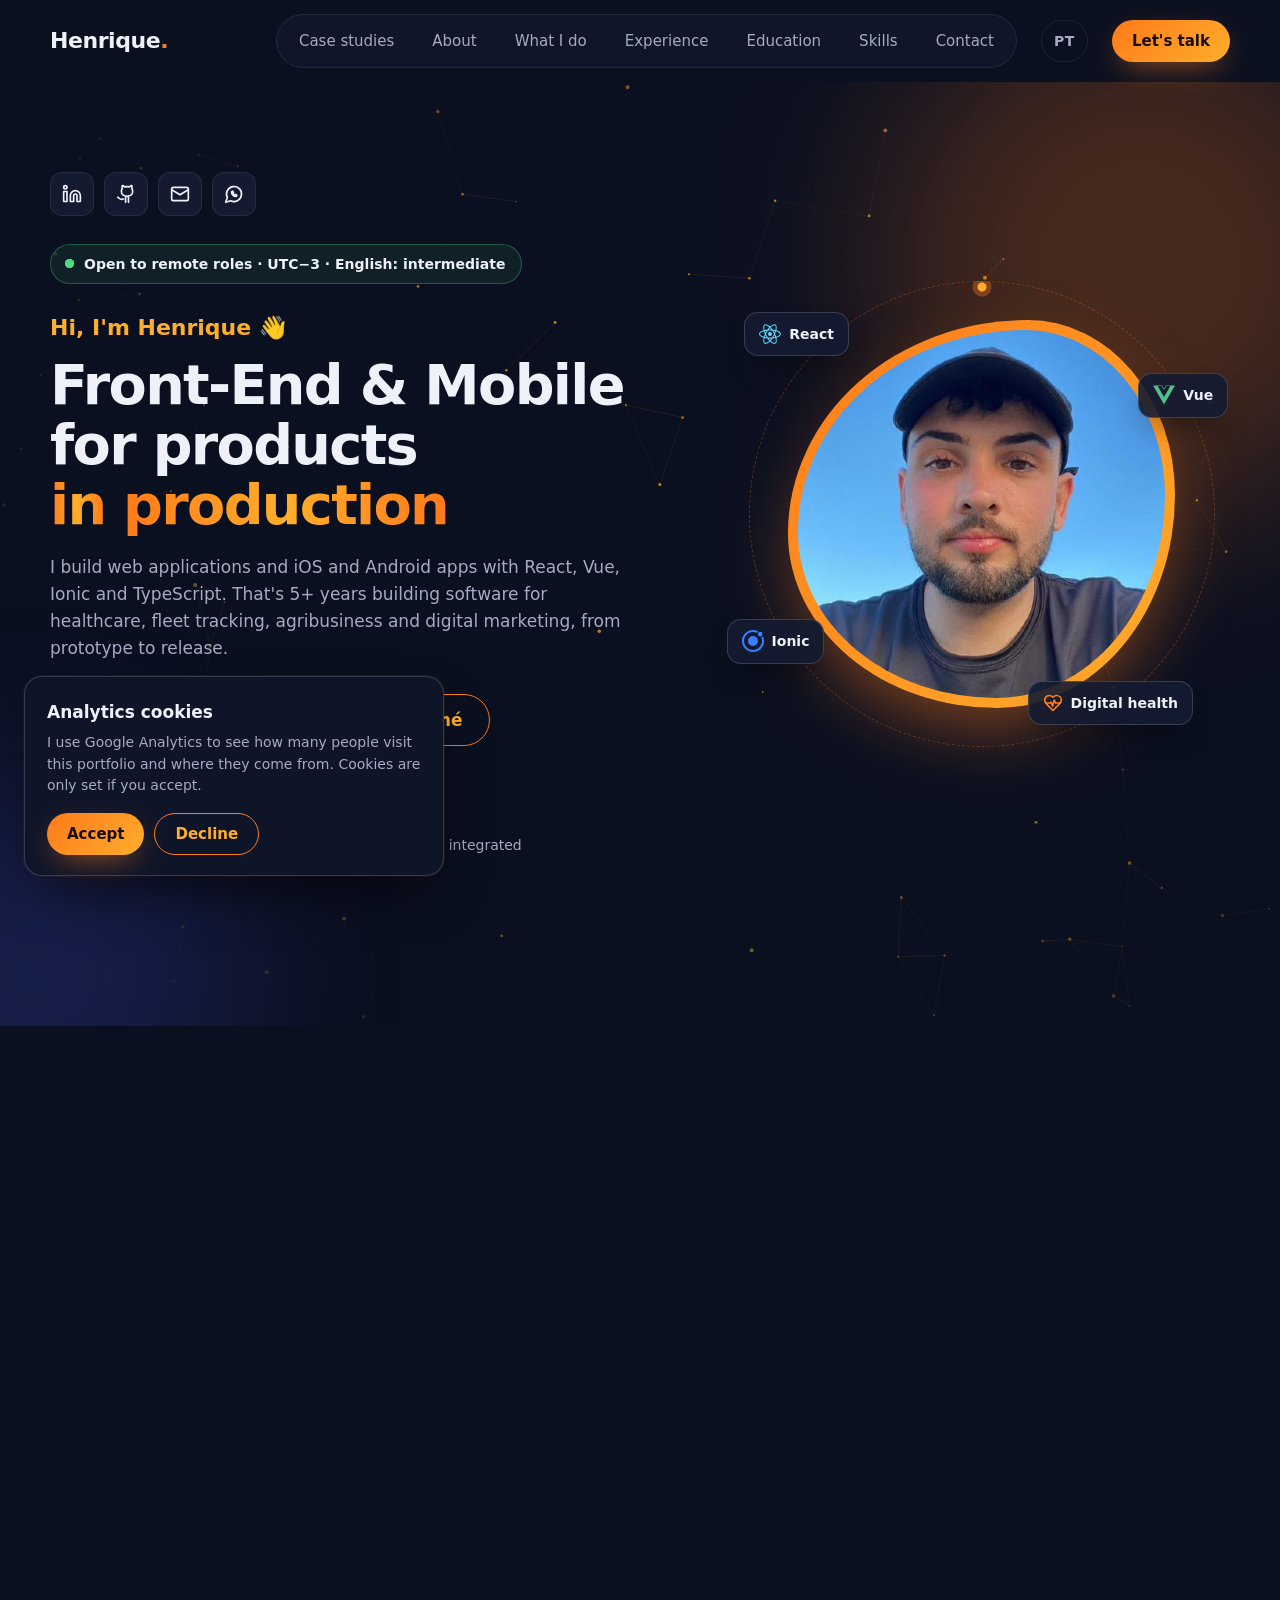
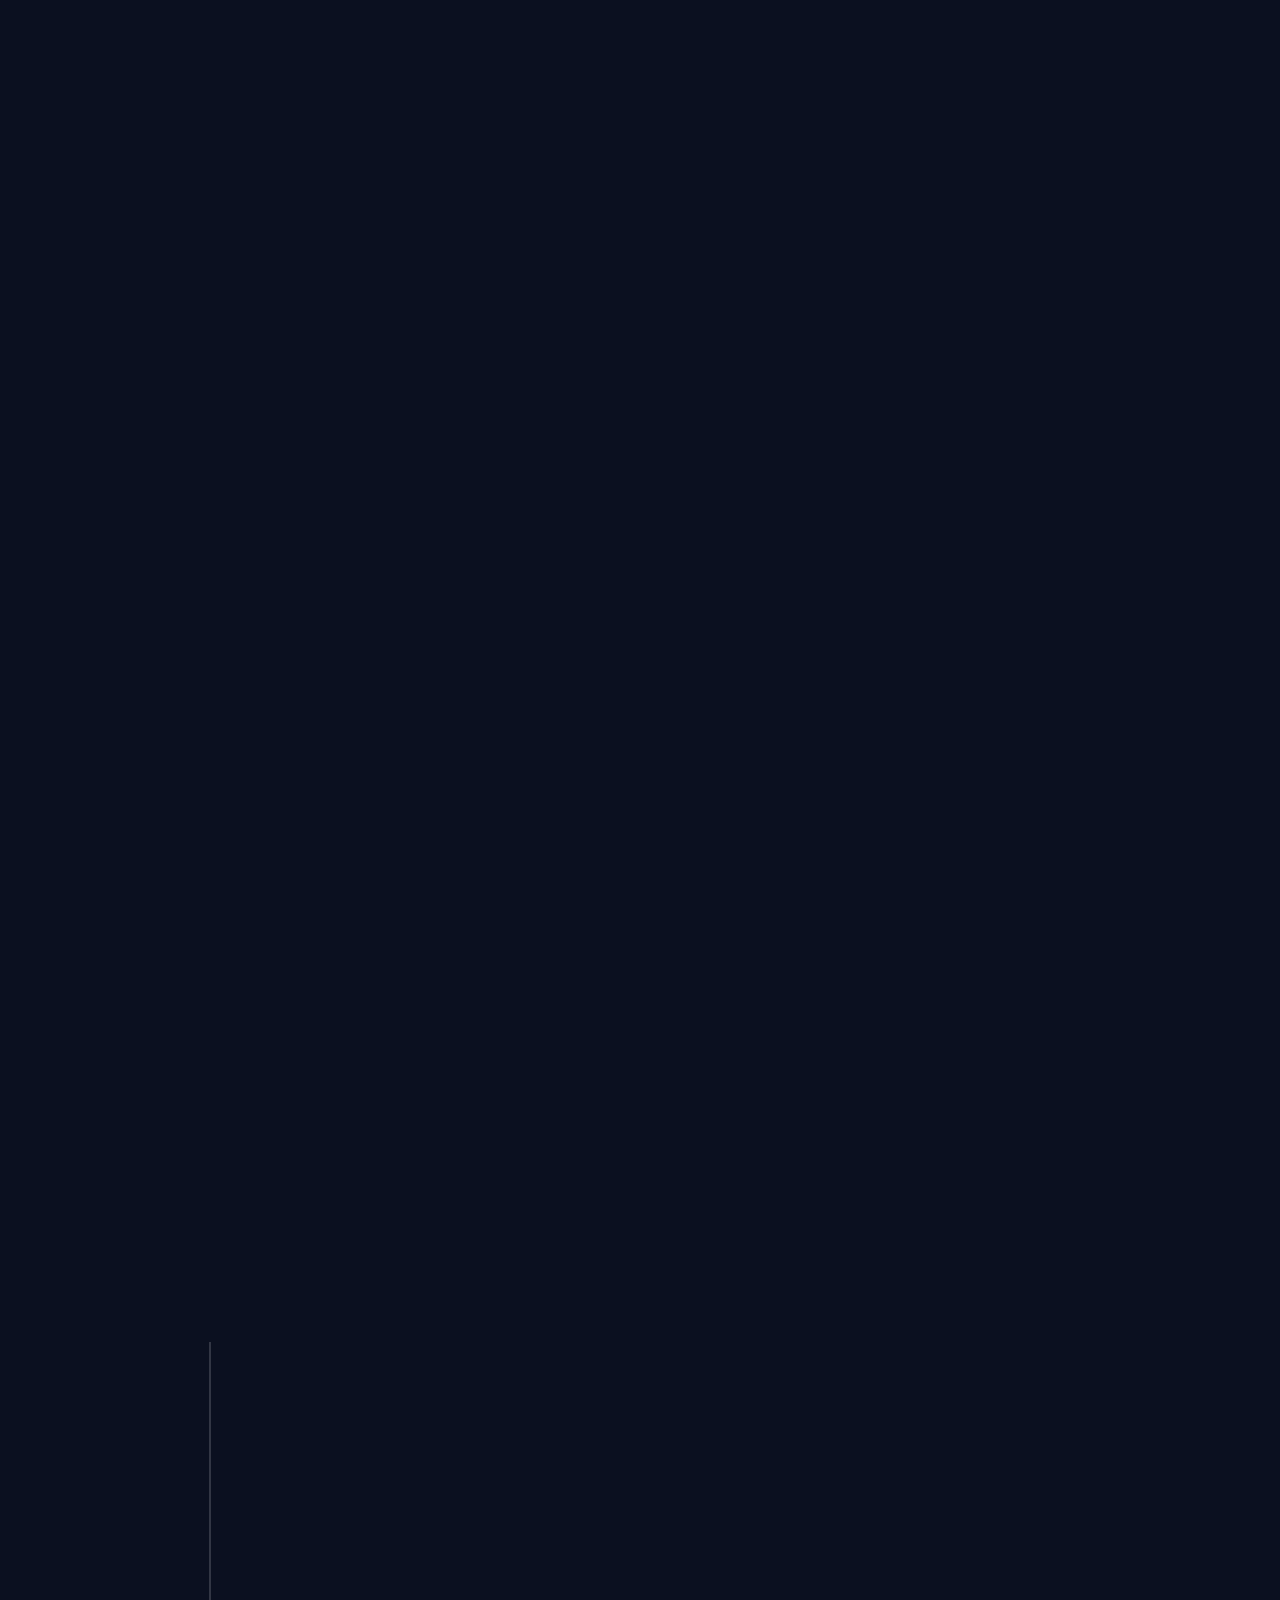
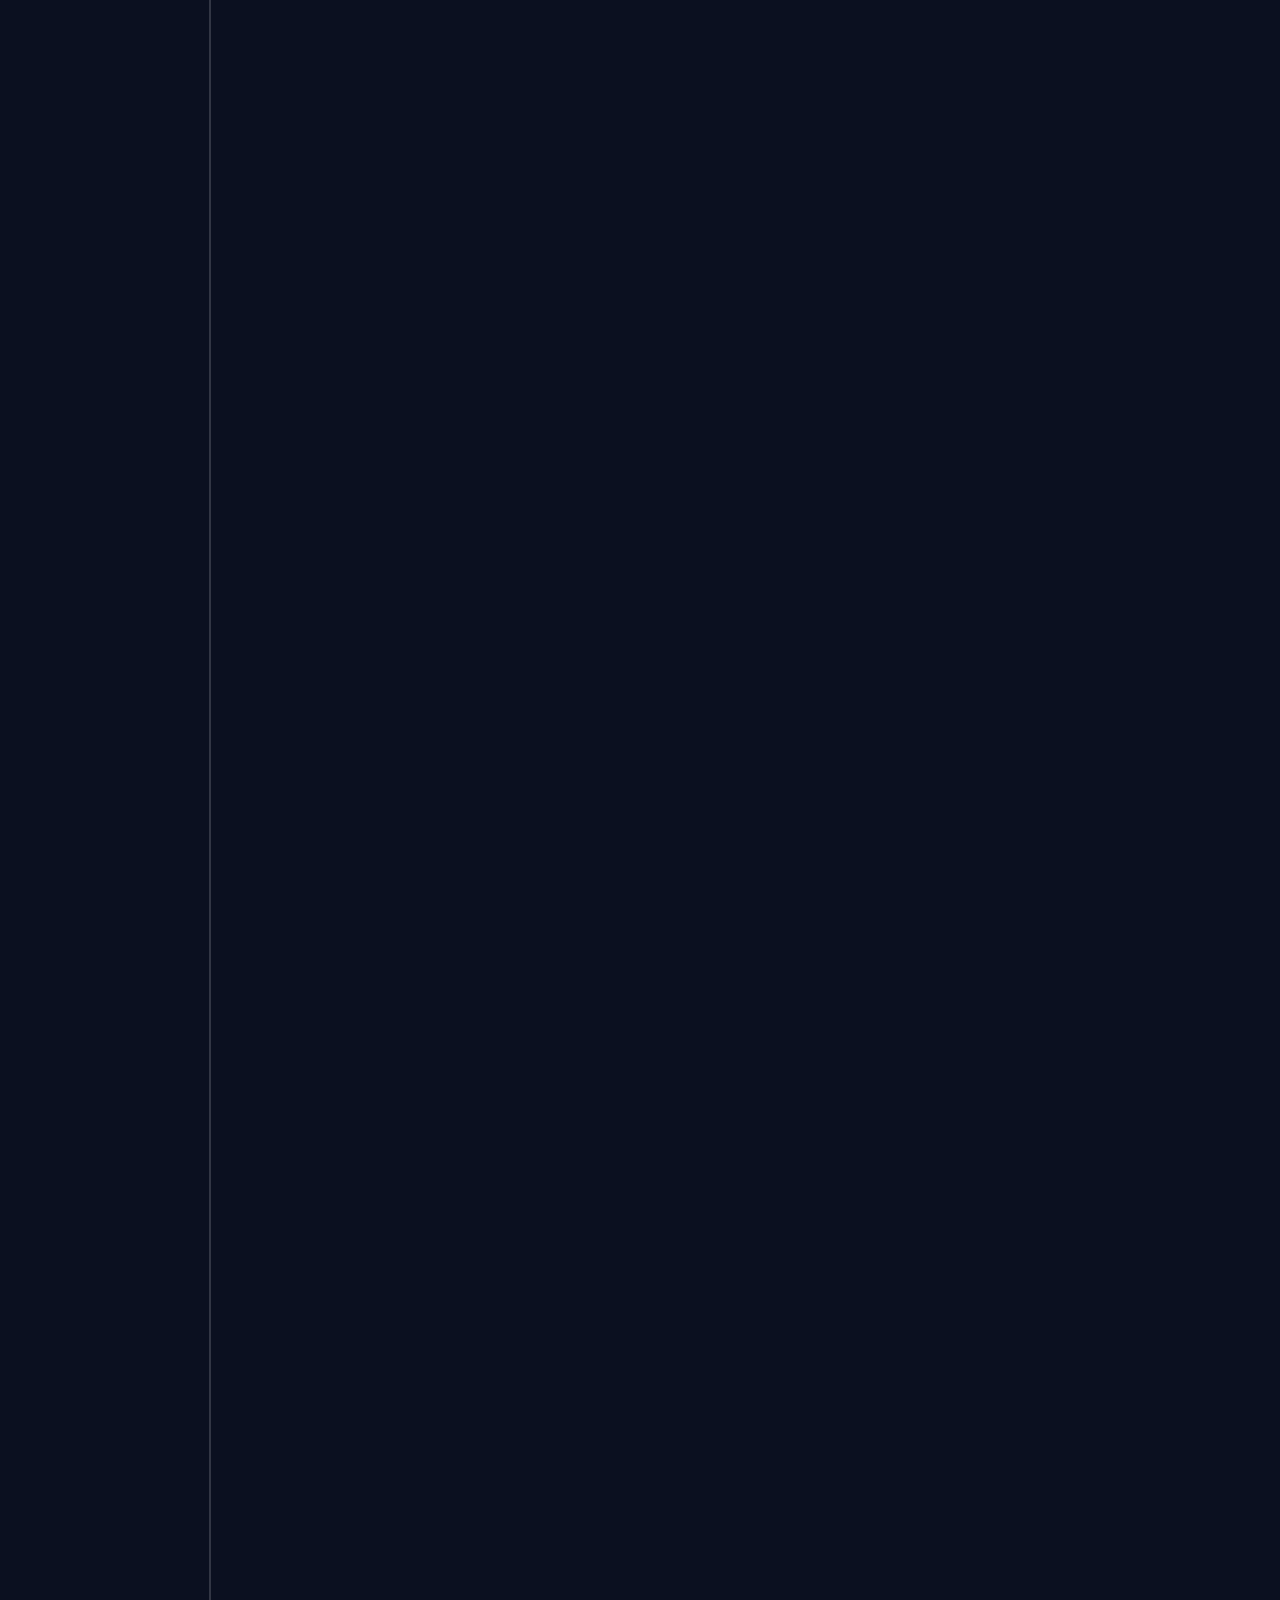
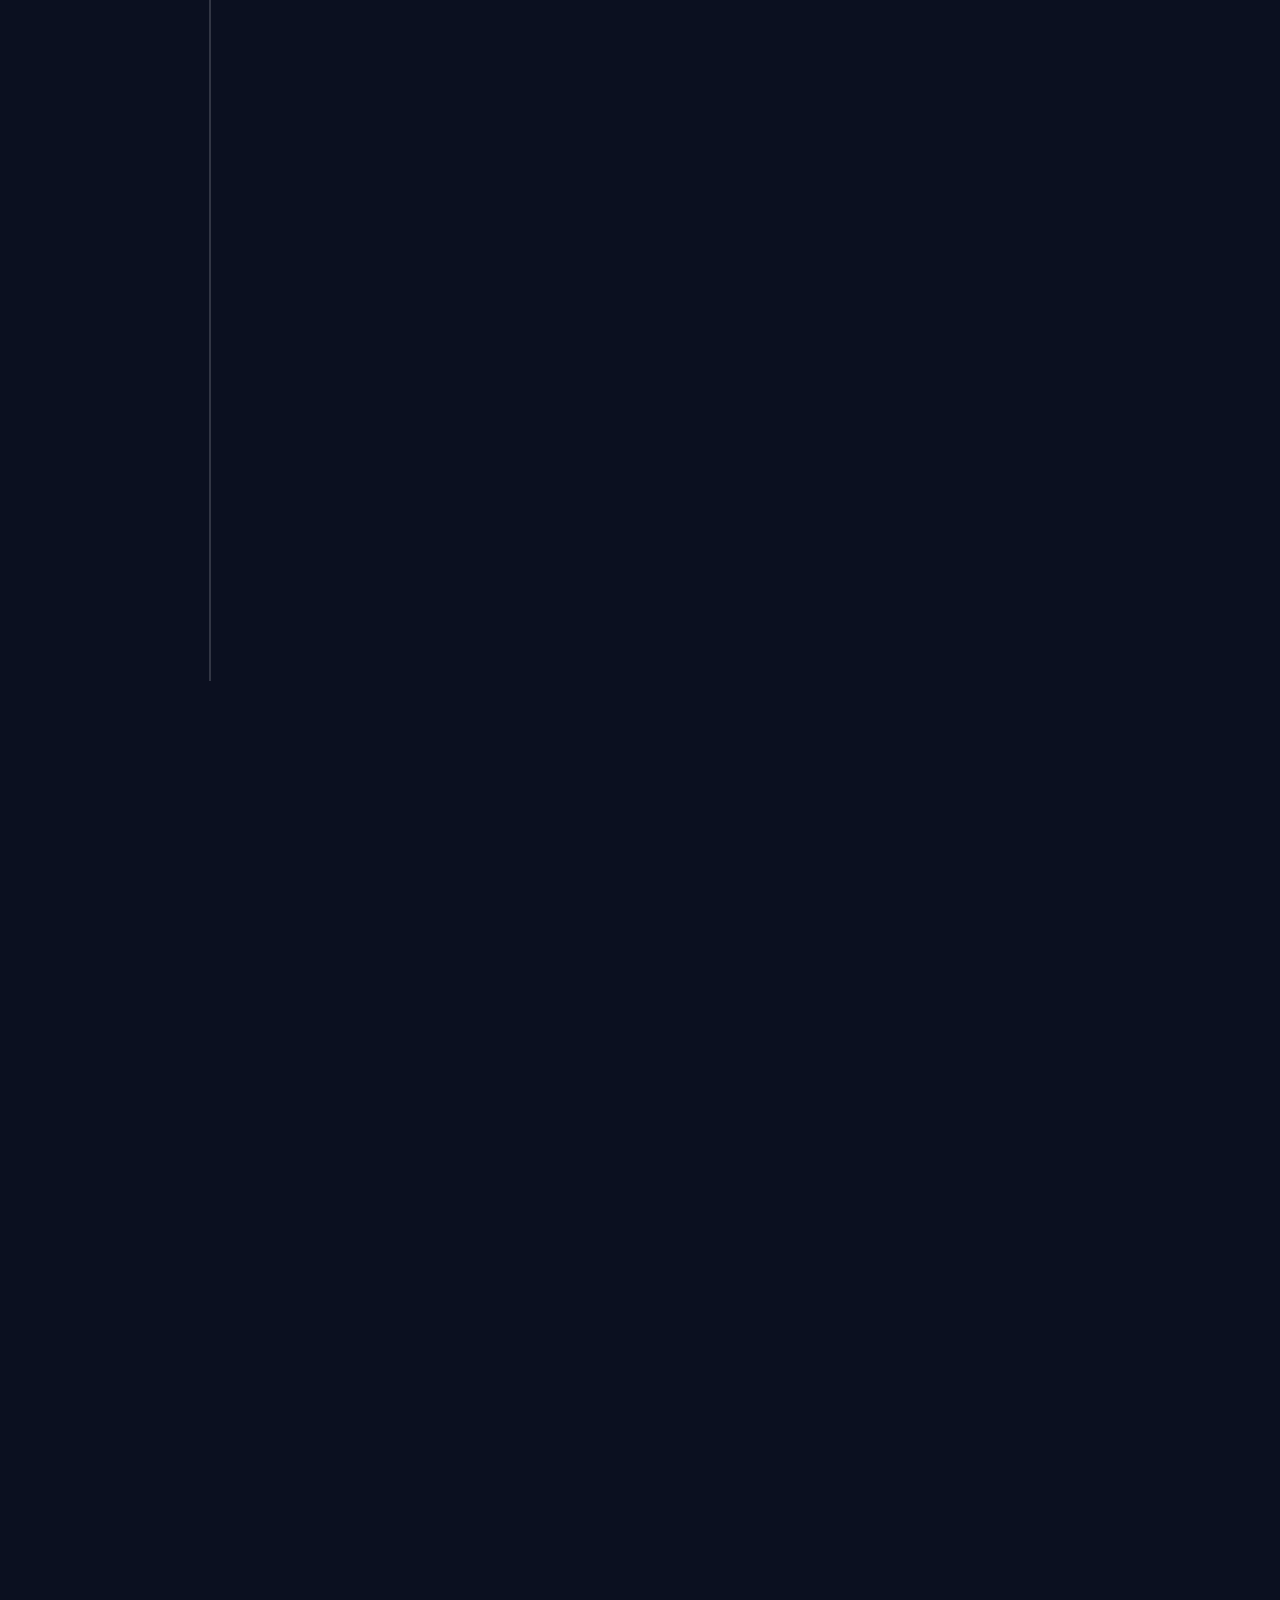
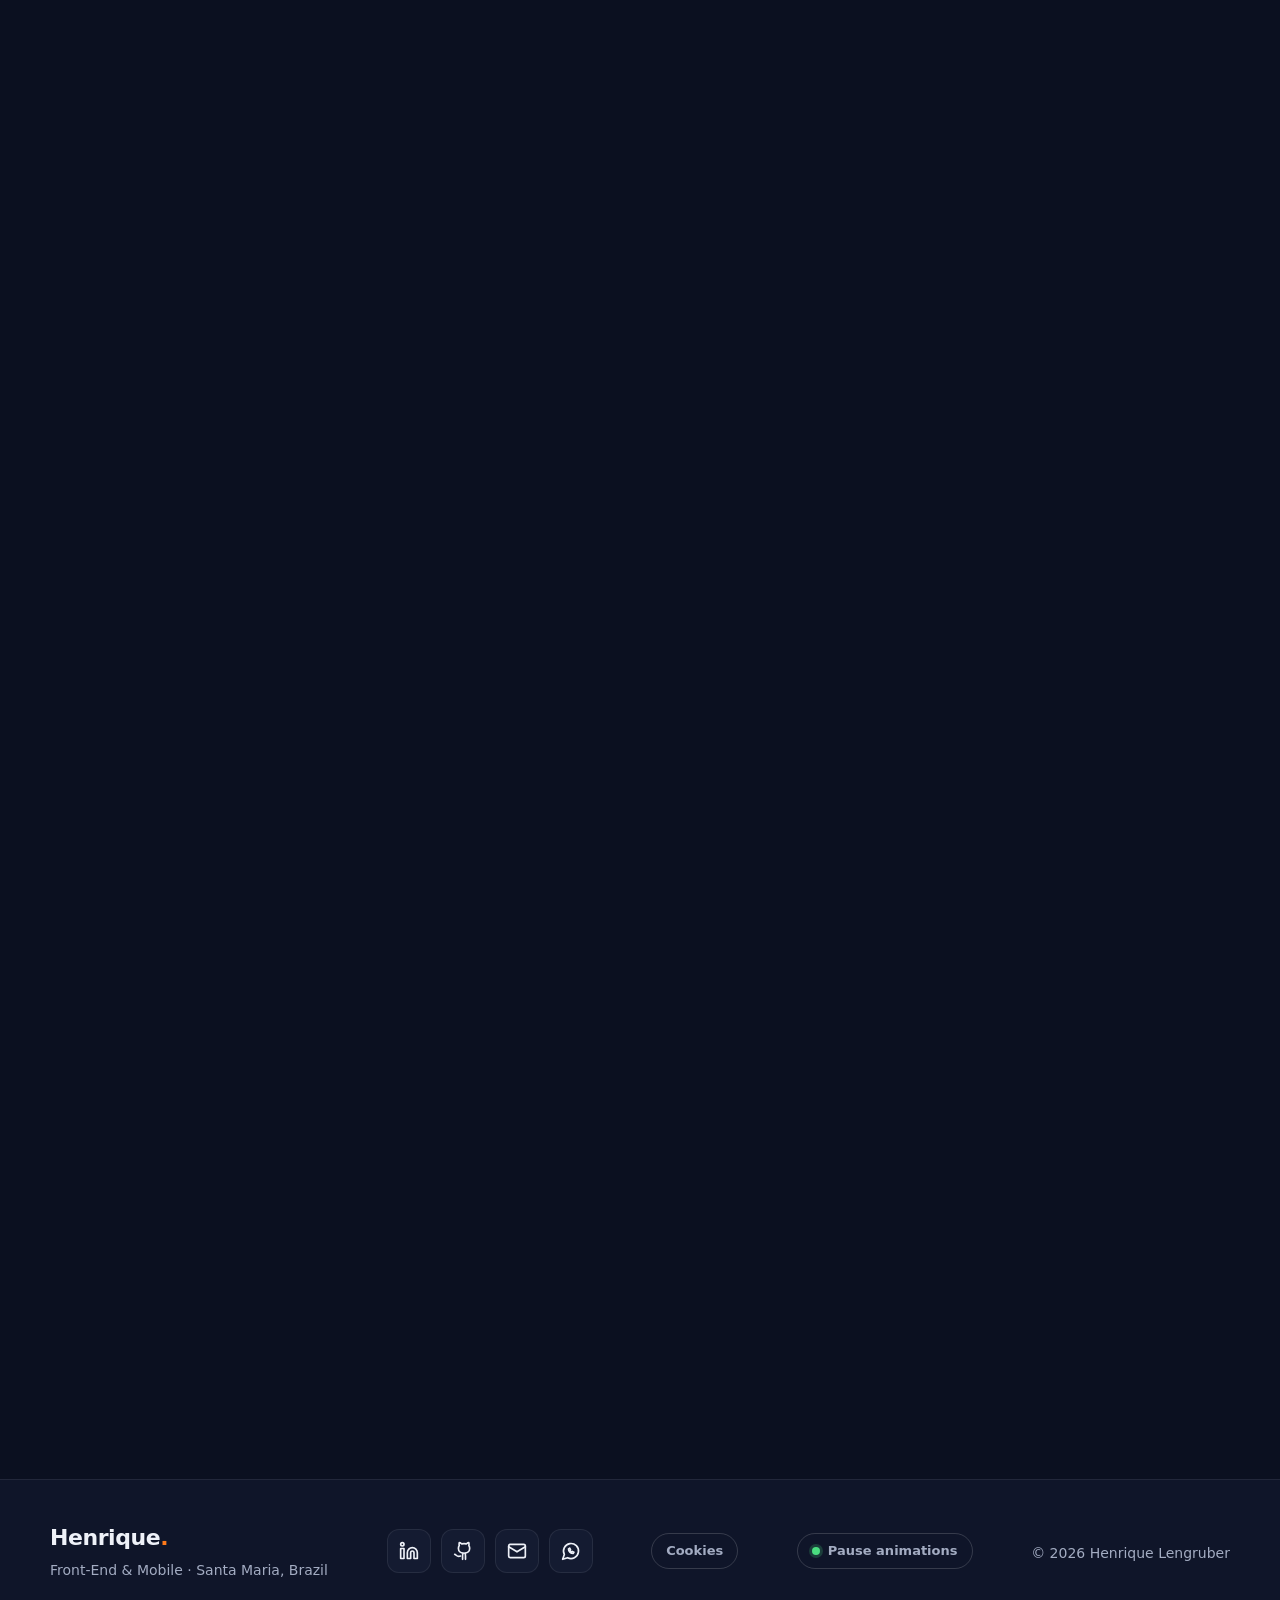
==== commit 4d902987: "feat: proteção anti-spam no contato, CSP e rastreamento de frotas no texto" ====
--- a/en/index.html
+++ b/en/index.html
@@ -3,10 +3,12 @@
 <head>
   <meta charset="utf-8">
   <meta name="viewport" content="width=device-width, initial-scale=1">
+  <meta http-equiv="Content-Security-Policy" content="default-src 'self'; script-src 'self' 'sha256-Du+OJKJSbdUgz5nrHeWWINvez6XKDDU/tyj/5c2uvwo=' https://www.googletagmanager.com; style-src 'self' https://fonts.googleapis.com; font-src https://fonts.gstatic.com; img-src 'self' data: https://*.google-analytics.com https://*.googletagmanager.com; connect-src 'self' https://formsubmit.co https://*.google-analytics.com https://*.analytics.google.com https://*.googletagmanager.com; form-action https://formsubmit.co; base-uri 'self'; object-src 'none'">
+  <meta name="referrer" content="strict-origin-when-cross-origin">
   <title>Henrique Lengruber · Front-End & Mobile Developer</title>
-  <meta name="description" content="Henrique Lengruber, Front-End and Mobile developer from Brazil. Web applications and iOS and Android apps with React, Vue, Ionic and TypeScript for healthcare, agribusiness and digital marketing.">
+  <meta name="description" content="Henrique Lengruber, Front-End and Mobile developer from Brazil. Web applications and iOS and Android apps with React, Vue, Ionic and TypeScript for healthcare, fleet tracking, agribusiness and digital marketing.">
   <meta property="og:title" content="Henrique Lengruber · Front-End & Mobile Developer">
-  <meta property="og:description" content="Web applications and iOS and Android apps with React, Vue, Ionic and TypeScript. 5+ years in healthcare, agribusiness and digital marketing, from prototype to release.">
+  <meta property="og:description" content="Web applications and iOS and Android apps with React, Vue, Ionic and TypeScript. 5+ years in healthcare, fleet tracking, agribusiness and digital marketing, from prototype to release.">
   <meta property="og:image" content="https://henriquerl55.github.io/assets/og-image-en.png">
   <meta property="og:image:width" content="1200">
   <meta property="og:image:height" content="630">
@@ -26,7 +28,7 @@
     "@type": "Person",
     "name": "Henrique Lengruber",
     "jobTitle": "Front-End & Mobile Developer",
-    "description": "Front-End and Mobile developer with 5+ years building web applications and iOS and Android apps for healthcare, agribusiness and digital marketing.",
+    "description": "Front-End and Mobile developer with 5+ years building web applications and iOS and Android apps for healthcare, fleet tracking, agribusiness and digital marketing.",
     "worksFor": [
       { "@type": "Organization", "name": "Kompa Saúde", "url": "https://www.kompa.com.br/" },
       { "@type": "Organization", "name": "Softers", "url": "https://www.softers.com.br/" }
@@ -38,7 +40,7 @@
     "address": { "@type": "PostalAddress", "addressLocality": "Santa Maria", "addressRegion": "RS", "addressCountry": "BR" },
     "alumniOf": { "@type": "CollegeOrUniversity", "name": "Universidade Federal de Santa Maria", "url": "https://www.ufsm.br/" },
     "knowsLanguage": ["pt-BR", "en"],
-    "knowsAbout": ["React", "React Native", "Vue.js", "Angular", "TypeScript", "Ionic", "Capacitor", "iOS", "Android", "WebRTC", "WebSocket", "Google Maps", "Firebase", "Telehealth", "Social media management", "Precision agriculture"],
+    "knowsAbout": ["React", "React Native", "Vue.js", "Angular", "TypeScript", "Ionic", "Capacitor", "iOS", "Android", "WebRTC", "WebSocket", "Google Maps", "Firebase", "Telehealth", "Fleet tracking", "Social media management", "Precision agriculture"],
     "sameAs": ["https://www.linkedin.com/in/henrique-lengruber-4649a41b0", "https://github.com/HenriqueRL55"]
   }
   </script>
@@ -114,7 +116,7 @@
           <p class="status reveal"><span class="status__dot" aria-hidden="true"></span>Open to remote roles · UTC−3 · English: intermediate</p>
           <p class="hero__hello reveal">Hi, I'm Henrique <span class="wave" aria-hidden="true">👋</span></p>
           <h1 class="hero__title reveal">Front-End &amp; Mobile for products <span class="accent">in production</span></h1>
-          <p class="hero__lead reveal">I build web applications and iOS and Android apps with React, Vue, Ionic and TypeScript. That's 5+ years building software for healthcare, agribusiness and digital marketing, from prototype to release.</p>
+          <p class="hero__lead reveal">I build web applications and iOS and Android apps with React, Vue, Ionic and TypeScript. That's 5+ years building software for healthcare, fleet tracking, agribusiness and digital marketing, from prototype to release.</p>
 
           <div class="hero__actions reveal">
             <a class="btn" href="#contact">Get in touch <svg class="icon"><use href="#i-arrow"/></svg></a>
@@ -356,7 +358,7 @@
           <article class="service reveal">
             <span class="service__icon"><svg class="icon"><use href="#i-video"/></svg></span>
             <h3>Real time</h3>
-            <p>Live care queues with WebSocket and Socket.IO, WebRTC transcription and video calls, without reloading the page.</p>
+            <p>Fleet tracking with 800k+ vehicles on the map, live care queues with WebSocket and Socket.IO, WebRTC transcription and video calls, without reloading the page.</p>
           </article>
         </div>
       </div>
@@ -653,7 +655,7 @@
             </ul>
           </div>
 
-          <form class="form" id="form-contato" data-default-topic="Contact" data-msg-sending="Sending…" data-msg-success="Message sent! I'll reply to the email you provided." data-msg-error="I couldn't send it from here, so I opened your email app with the message ready." action="https://formsubmit.co/henriquerl22@outlook.com" method="post">
+          <form class="form" id="form-contato" data-default-topic="Contact" data-msg-sending="Sending…" data-msg-success="Message sent! I'll reply to the email you provided." data-msg-cooldown="You just sent a message. Please wait a minute before sending another." data-msg-error="I couldn't send it from here, so I opened your email app with the message ready." action="https://formsubmit.co/henriquerl22@outlook.com" method="post">
             <fieldset class="form__topics">
               <legend>Subject</legend>
               <label class="chip"><input type="radio" name="assunto" value="Full-time role" checked><span>Full-time role</span></label>
@@ -662,11 +664,11 @@
               <label class="chip"><input type="radio" name="assunto" value="Other"><span>Other</span></label>
             </fieldset>
             <div class="form__row">
-              <label class="field"><span>Your name</span><input type="text" name="nome" autocomplete="name" required></label>
-              <label class="field"><span>Company</span><input type="text" name="empresa" autocomplete="organization"></label>
-            </div>
-            <label class="field"><span>Your email</span><input type="email" name="email" autocomplete="email" required></label>
-            <label class="field"><span>Message</span><textarea name="mensagem" rows="5" required></textarea></label>
+              <label class="field"><span>Your name</span><input type="text" name="nome" autocomplete="name" maxlength="80" required></label>
+              <label class="field"><span>Company</span><input type="text" name="empresa" autocomplete="organization" maxlength="80"></label>
+            </div>
+            <label class="field"><span>Your email</span><input type="email" name="email" autocomplete="email" maxlength="120" required></label>
+            <label class="field"><span>Message</span><textarea name="mensagem" rows="5" minlength="10" maxlength="2000" required></textarea></label>
             <label class="form__honey" aria-hidden="true">Leave this empty<input type="text" name="_honey" tabindex="-1" autocomplete="off"></label>
             <input type="hidden" name="_subject" value="Portfolio contact">
             <button class="btn btn--full" type="submit">Send message <svg class="icon"><use href="#i-send"/></svg></button>
--- a/styles.css
+++ b/styles.css
@@ -951,7 +951,7 @@
 
 .form__note { font-size: 13px; color: var(--muted); text-align: center; }
 .form__status[data-state="msgSuccess"] { color: var(--green); }
-.form__status[data-state="msgError"] { color: var(--orange-2); }
+.form__status[data-state="msgError"], .form__status[data-state="msgCooldown"] { color: var(--orange-2); }
 .btn:disabled { opacity: 0.6; cursor: progress; transform: none; }
 
 .footer { margin-top: var(--section); padding: 40px 0; border-top: 1px solid var(--line); background: var(--bg-2); }
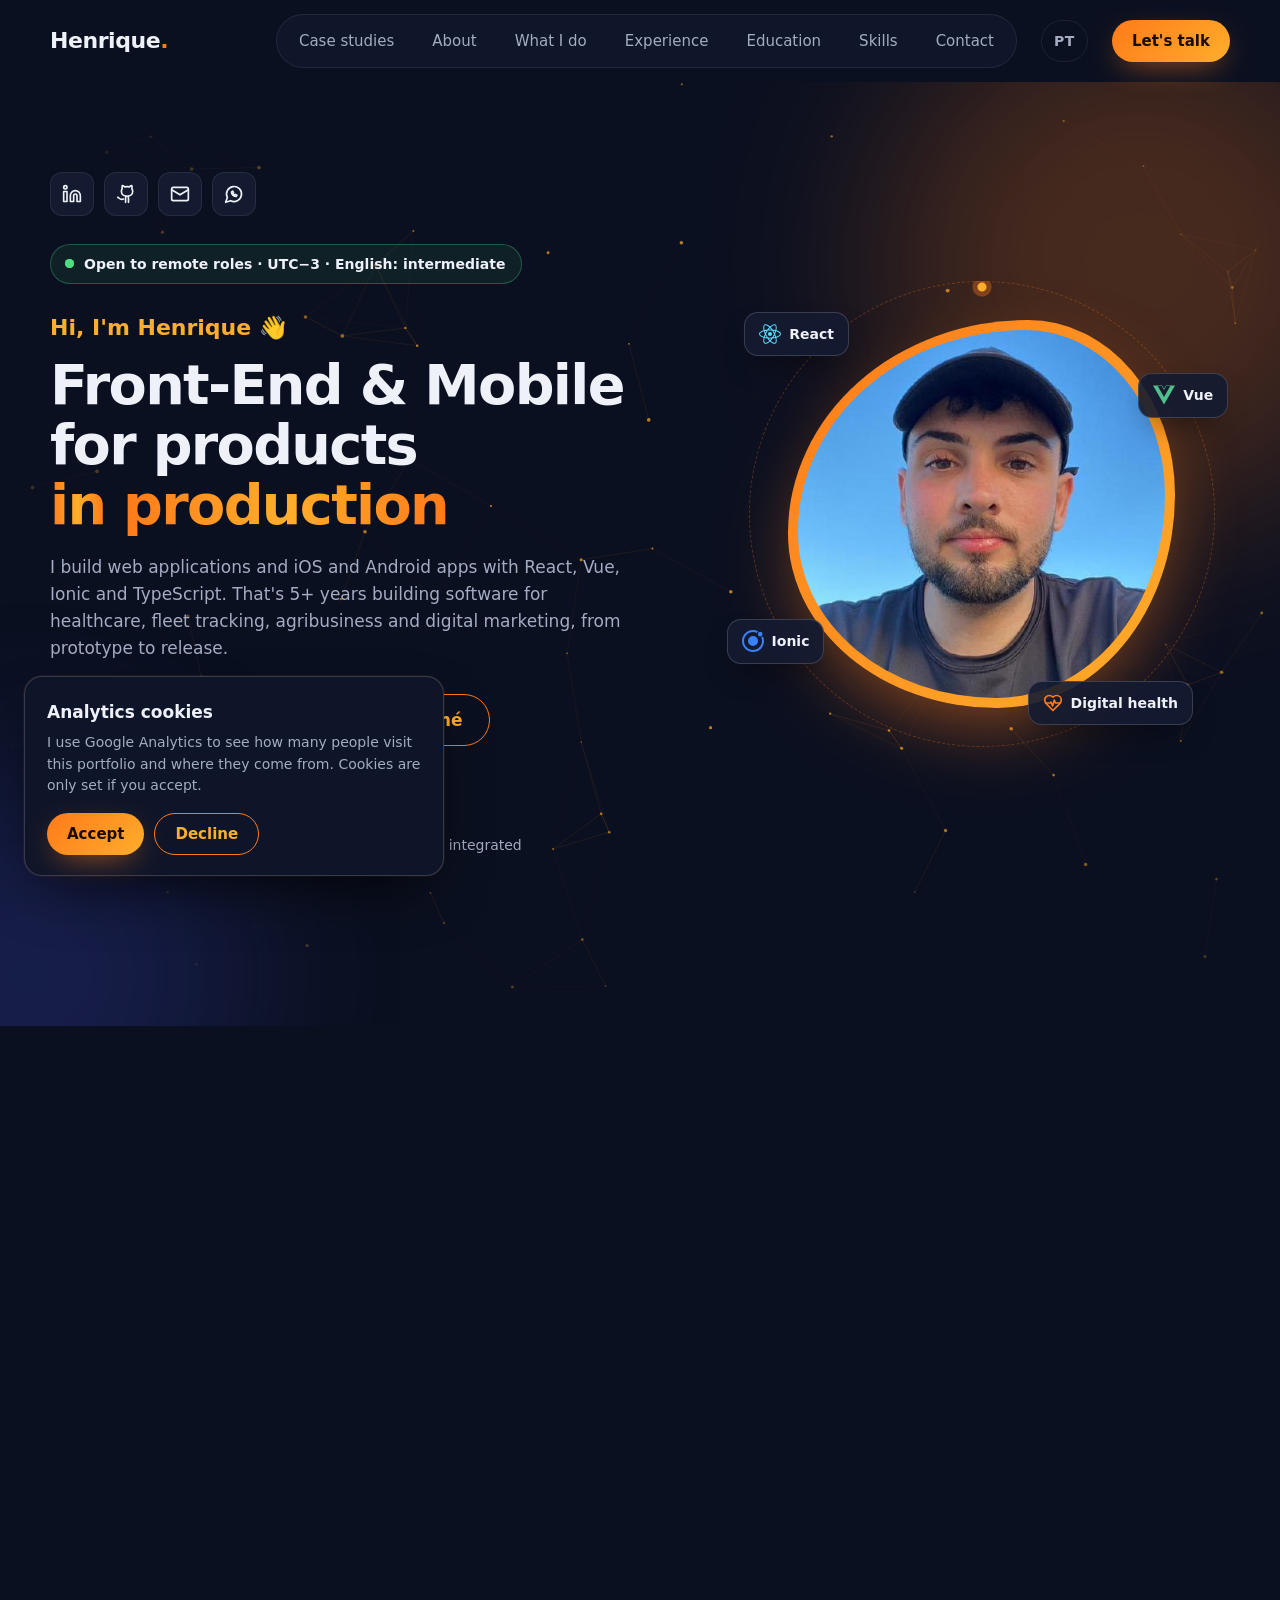
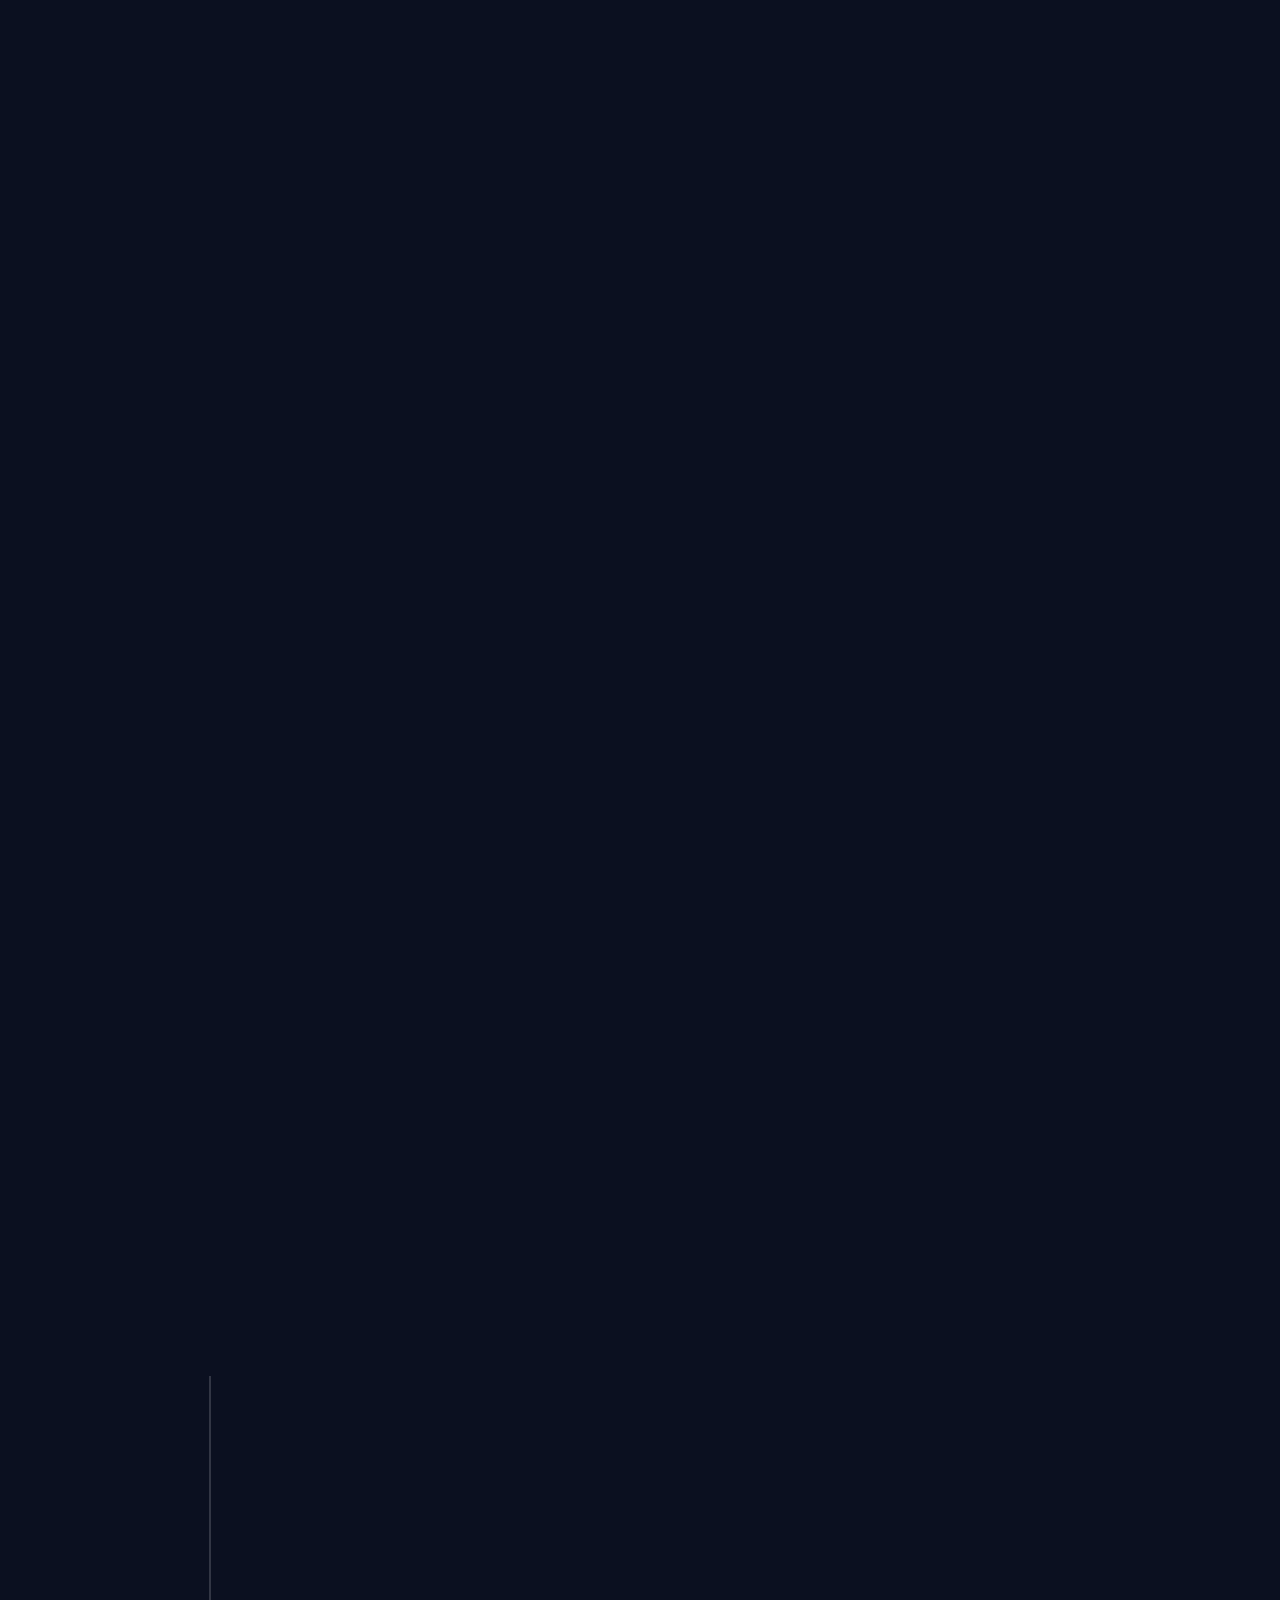
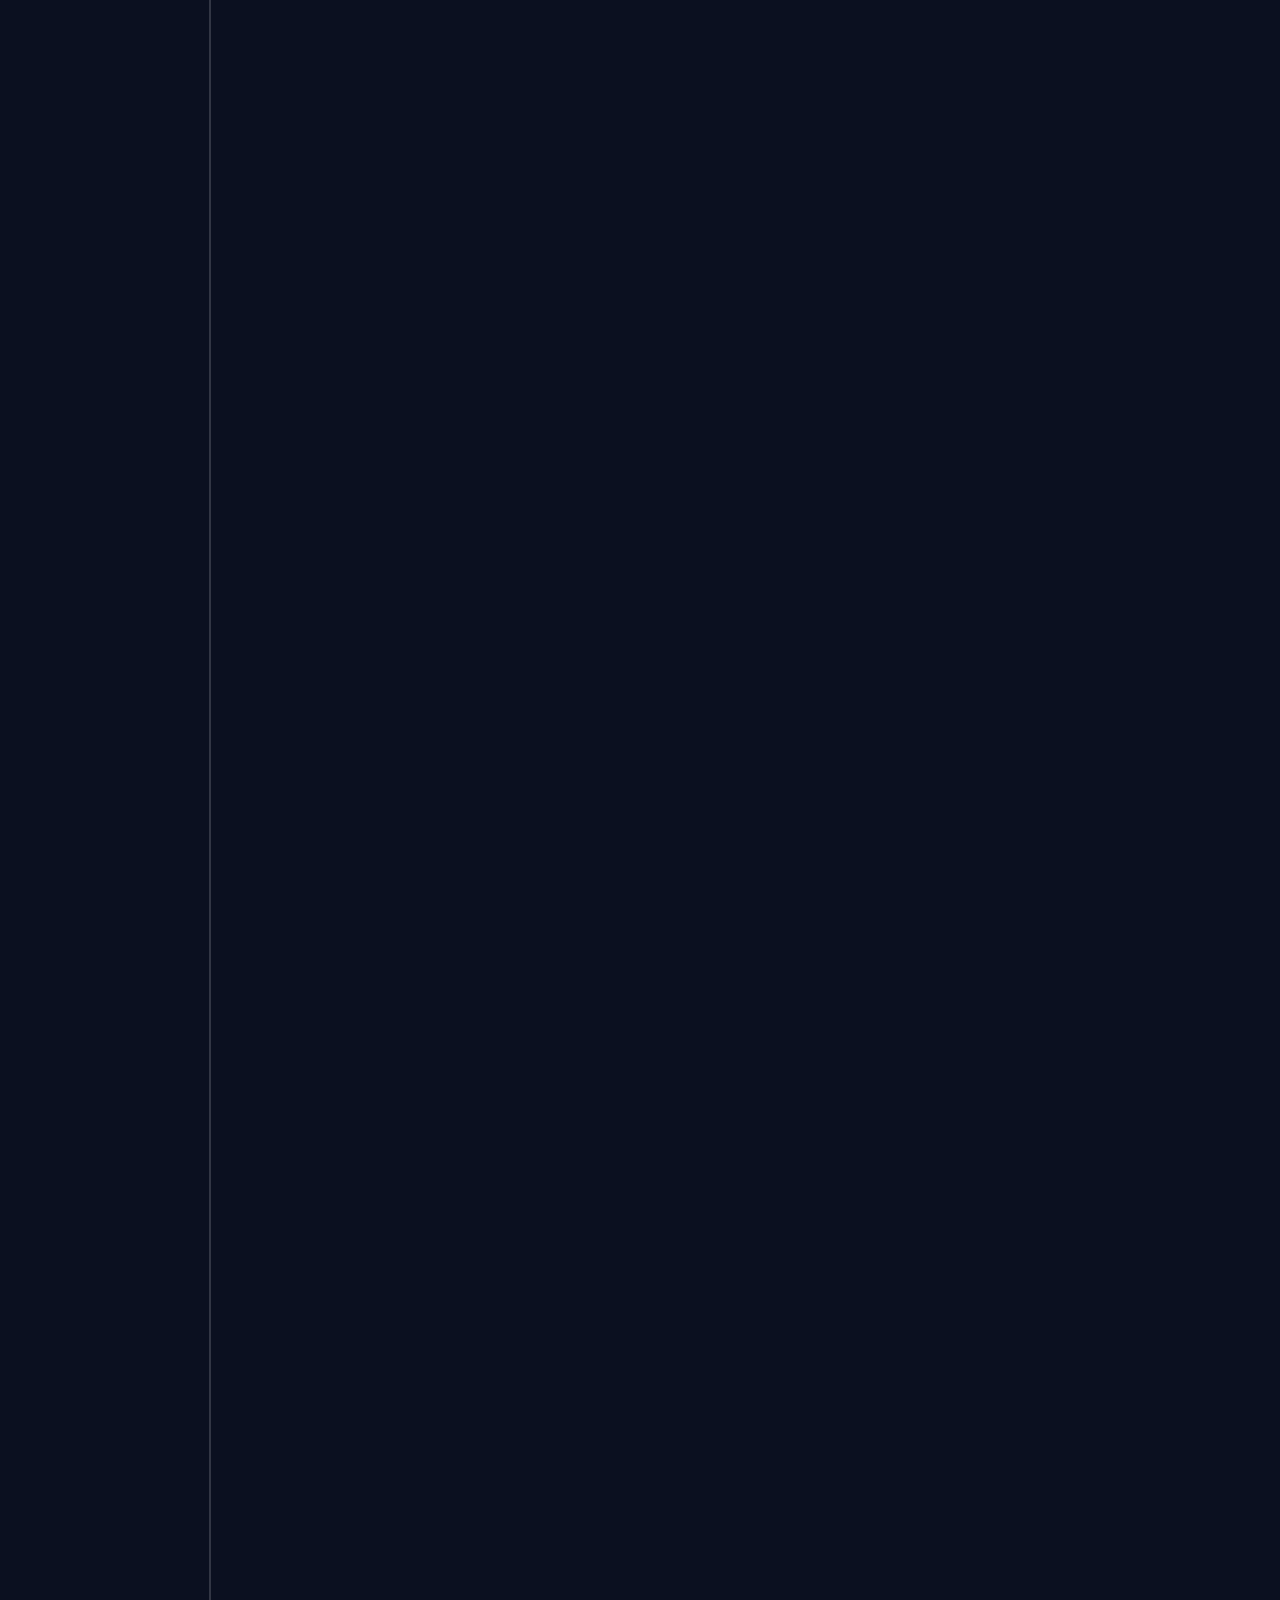
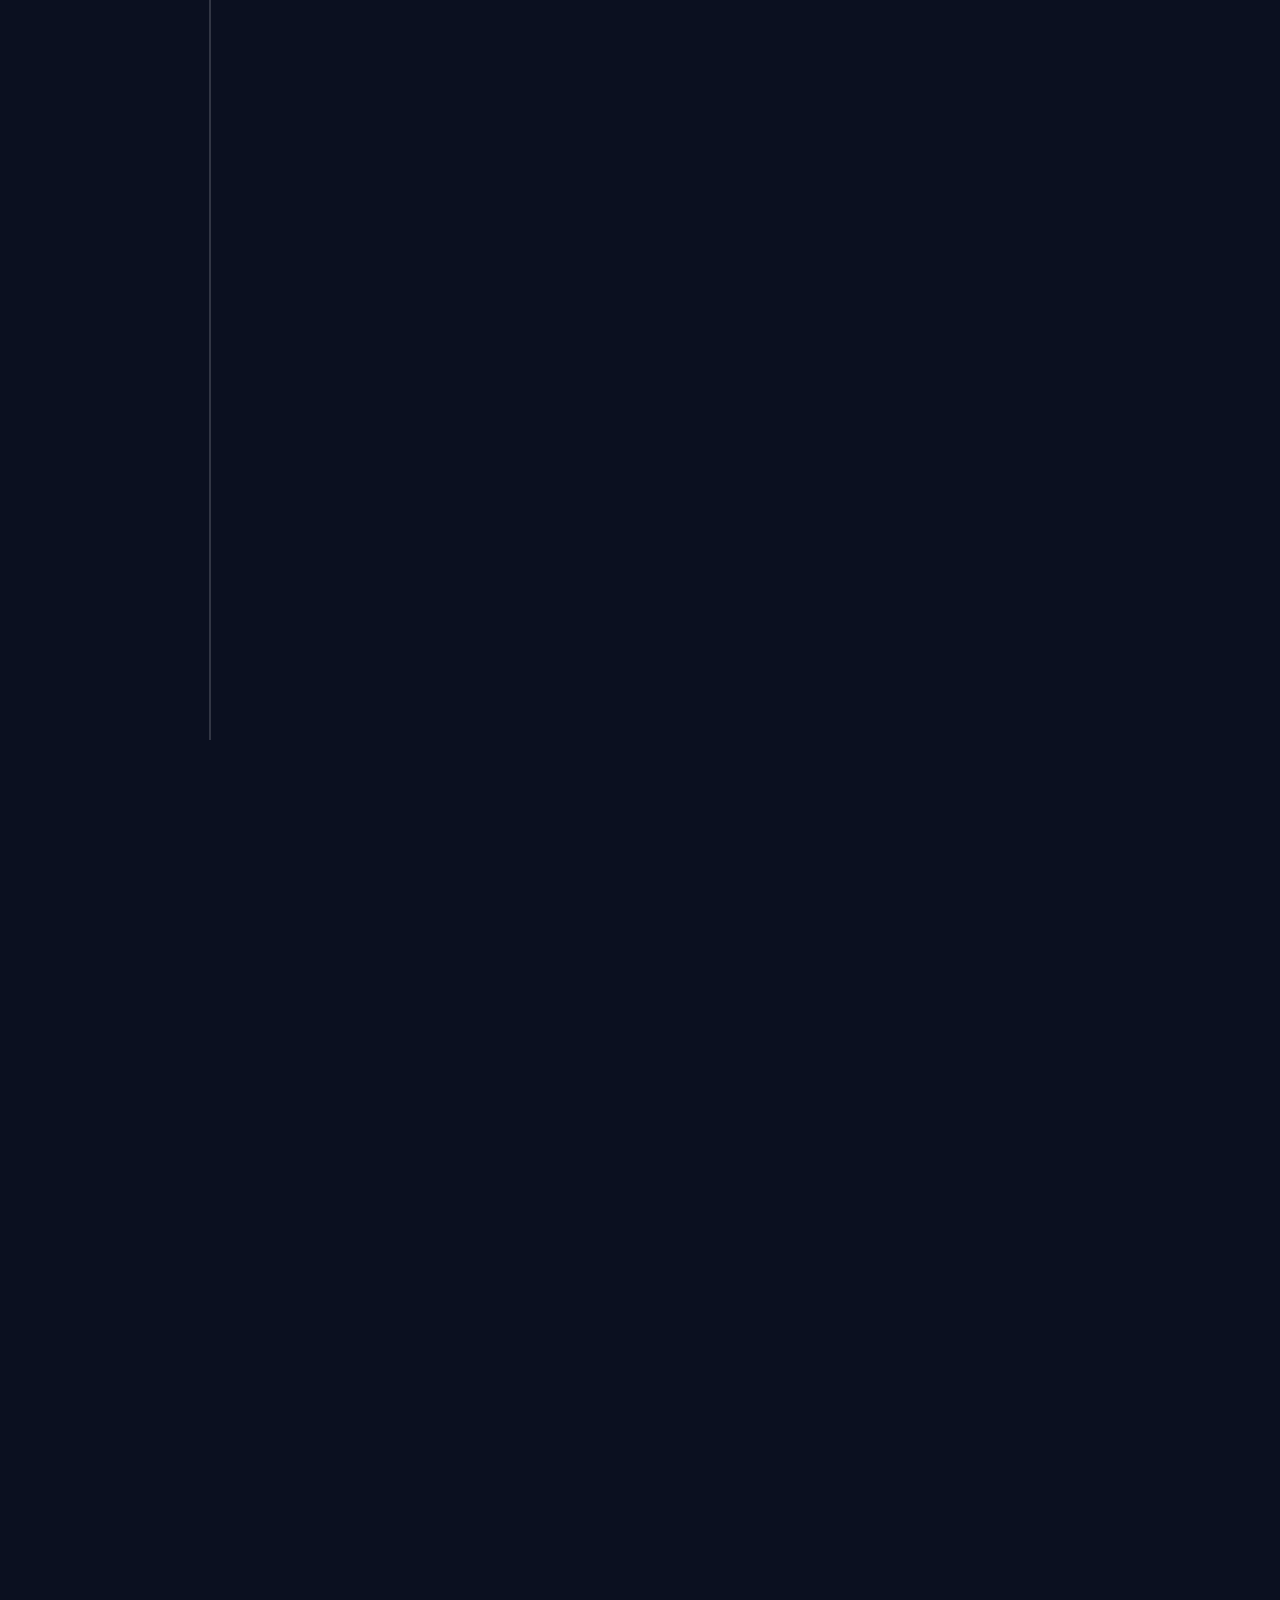
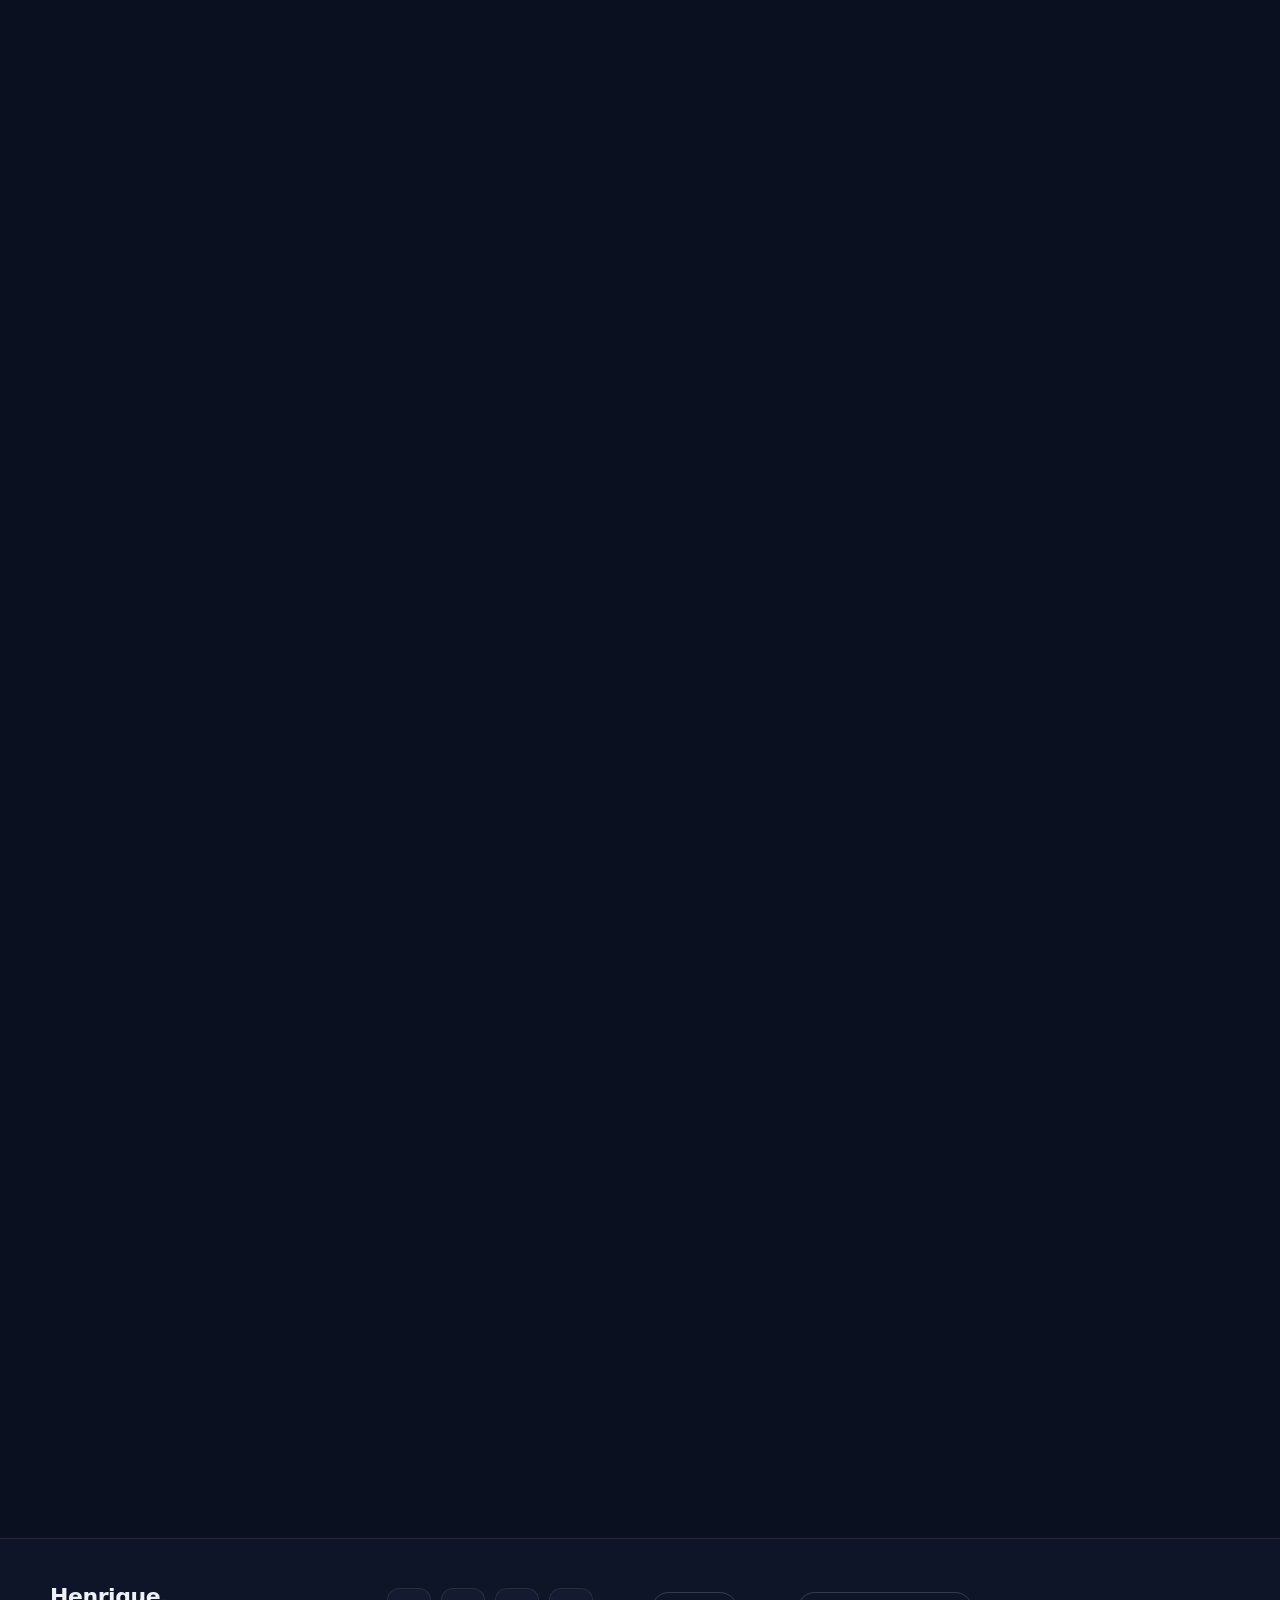
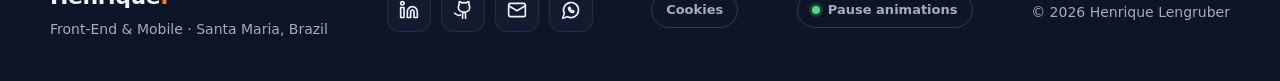
==== commit f8a0d37e: "feat: case dos sistemas de RH da Drakkar (IF e IPA) e Lavoura Online nos textos" ====
--- a/en/index.html
+++ b/en/index.html
@@ -223,15 +223,31 @@
               <div class="heat__field"><i></i><i></i><i></i><i></i><i></i><i></i><i></i><i></i><i></i><i></i><i></i><i></i><i></i><i></i><i></i><i></i><i></i><i></i><i></i><i></i><i></i><i></i><i></i><i></i></div>
               <span class="heat__legend">Crop heatmap</span>
             </div>
-            <p class="case__company">Drakkar Agricultura de Precisão</p>
+            <p class="case__company">Drakkar · Lavoura Online</p>
             <h3>Crop maps for 3,700 farms</h3>
             <dl class="case__facts">
-              <div><dt>Problem</dt><dd>Clients analyzed their crops on the map, and the app was slow to load.</dd></div>
+              <div><dt>Problem</dt><dd>On Lavoura Online, Drakkar's precision agriculture platform, clients analyzed crop fertility, application and yield on the map, and the app was slow to load.</dd></div>
               <div><dt>My role</dt><dd>I joined as an intern and spent three years on the front end, up to junior developer.</dd></div>
-              <div><dt>What I did</dt><dd>Rebuilt the app in Ionic with Angular so it loaded faster, integrated the Google Maps API with crop heatmaps and built three internal HR systems in React and Material UI.</dd></div>
-            </dl>
-            <ul class="tags"><li>Ionic</li><li>Angular</li><li>Google Maps</li><li>React</li></ul>
+              <div><dt>What I did</dt><dd>Rebuilt the app in Ionic with Angular so it loaded faster and integrated the Google Maps API with crop heatmaps.</dd></div>
+            </dl>
+            <ul class="tags"><li>Ionic</li><li>Angular</li><li>Google Maps</li></ul>
             <p class="case__result"><strong>1.5M+</strong><span>maps generated per year for more than 1,200 clients</span></p>
+          </article>
+          <article class="case reveal">
+            <div class="case__visual pulse" aria-hidden="true">
+              <span class="pulse__tag">IF · IPA</span>
+              <div class="pulse__row"><span>Happiness</span><span class="pulse__scale"><i></i><i></i><i></i><i class="on"></i><i></i></span></div>
+              <div class="pulse__row"><span>Peer scores</span><span class="pulse__peers"><i>8</i><i class="on">10</i><i>9</i><i>7</i></span></div>
+            </div>
+            <p class="case__company">Drakkar · Internal HR</p>
+            <h3>Team happiness and rapport, measured by HR</h3>
+            <dl class="case__facts">
+              <div><dt>Problem</dt><dd>HR wanted to follow how each person felt at the company and how well colleagues on each team worked together.</dd></div>
+              <div><dt>My role</dt><dd>I built the front end of the three internal HR systems.</dd></div>
+              <div><dt>What I did</dt><dd>Built IF (Happiness Index), where HR follows how employees feel at the company, and IPA, a performance index where each person rates their colleagues and is rated by them. HR used those scores to read the rapport within each team. The third system was Precificador.</dd></div>
+            </dl>
+            <ul class="tags"><li>React</li><li>Material UI</li><li>HR</li></ul>
+            <p class="case__result"><strong>2 indexes</strong><span>happiness and peer performance, read by HR per team</span></p>
           </article>
           <article class="case reveal">
             <div class="case__visual sensor" aria-hidden="true">
@@ -466,9 +482,9 @@
               <span class="job__period">Aug 2021 – Aug 2024</span>
             </div>
             <ul class="job__points">
-              <li>Rebuilt the app in Ionic and Angular with faster loading, serving more than <strong>1,200</strong> clients and <strong>5 million</strong> hectares.</li>
+              <li>Rebuilt the Lavoura Online app in Ionic and Angular with faster loading, serving more than <strong>1,200</strong> clients and <strong>5 million</strong> hectares.</li>
               <li>Google Maps with crop heatmaps for <strong>3,700</strong> farms and more than <strong>1.5 million</strong> maps generated per year.</li>
-              <li>Three internal HR systems (IF, IPA and Precificador) in React and Material UI.</li>
+              <li>Three internal HR systems in React and Material UI: IF (Happiness Index), IPA (peer performance ratings) and Precificador.</li>
             </ul>
             <ul class="tags"><li>Ionic</li><li>Angular</li><li>React</li><li>Material UI</li><li>Google Maps</li></ul>
           </li>
--- a/styles.css
+++ b/styles.css
@@ -682,6 +682,32 @@
   border: 1px solid var(--line-strong);
 }
 .odds__pins i:first-child { background: rgba(255, 122, 26, 0.3); border-color: rgba(255, 122, 26, 0.5); }
+
+.pulse { display: flex; flex-direction: column; justify-content: center; gap: 14px; }
+.pulse__tag {
+  align-self: flex-start;
+  padding: 4px 12px;
+  border-radius: 999px;
+  background: var(--orange-soft);
+  color: var(--orange-2);
+}
+.pulse__row { display: flex; align-items: center; justify-content: space-between; gap: 12px; }
+.pulse__scale, .pulse__peers { display: flex; gap: 8px; }
+.pulse__scale i { width: 16px; height: 16px; border-radius: 50%; background: var(--line-strong); }
+.pulse__scale i.on { background: var(--gradient); }
+.pulse__peers i {
+  display: grid;
+  place-items: center;
+  width: 28px;
+  height: 28px;
+  border-radius: 50%;
+  font-style: normal;
+  font-size: 12px;
+  font-weight: 700;
+  background: var(--card-hover);
+  border: 1px solid var(--line-strong);
+}
+.pulse__peers i.on { background: rgba(255, 122, 26, 0.3); border-color: rgba(255, 122, 26, 0.5); color: var(--orange-2); }
 
 .case__company { font-size: 13px; font-weight: 700; letter-spacing: 0.04em; text-transform: uppercase; color: var(--orange-2); }
 .case h3 { margin-top: 8px; font-size: 21px; font-weight: 800; letter-spacing: -0.01em; line-height: 1.25; }
